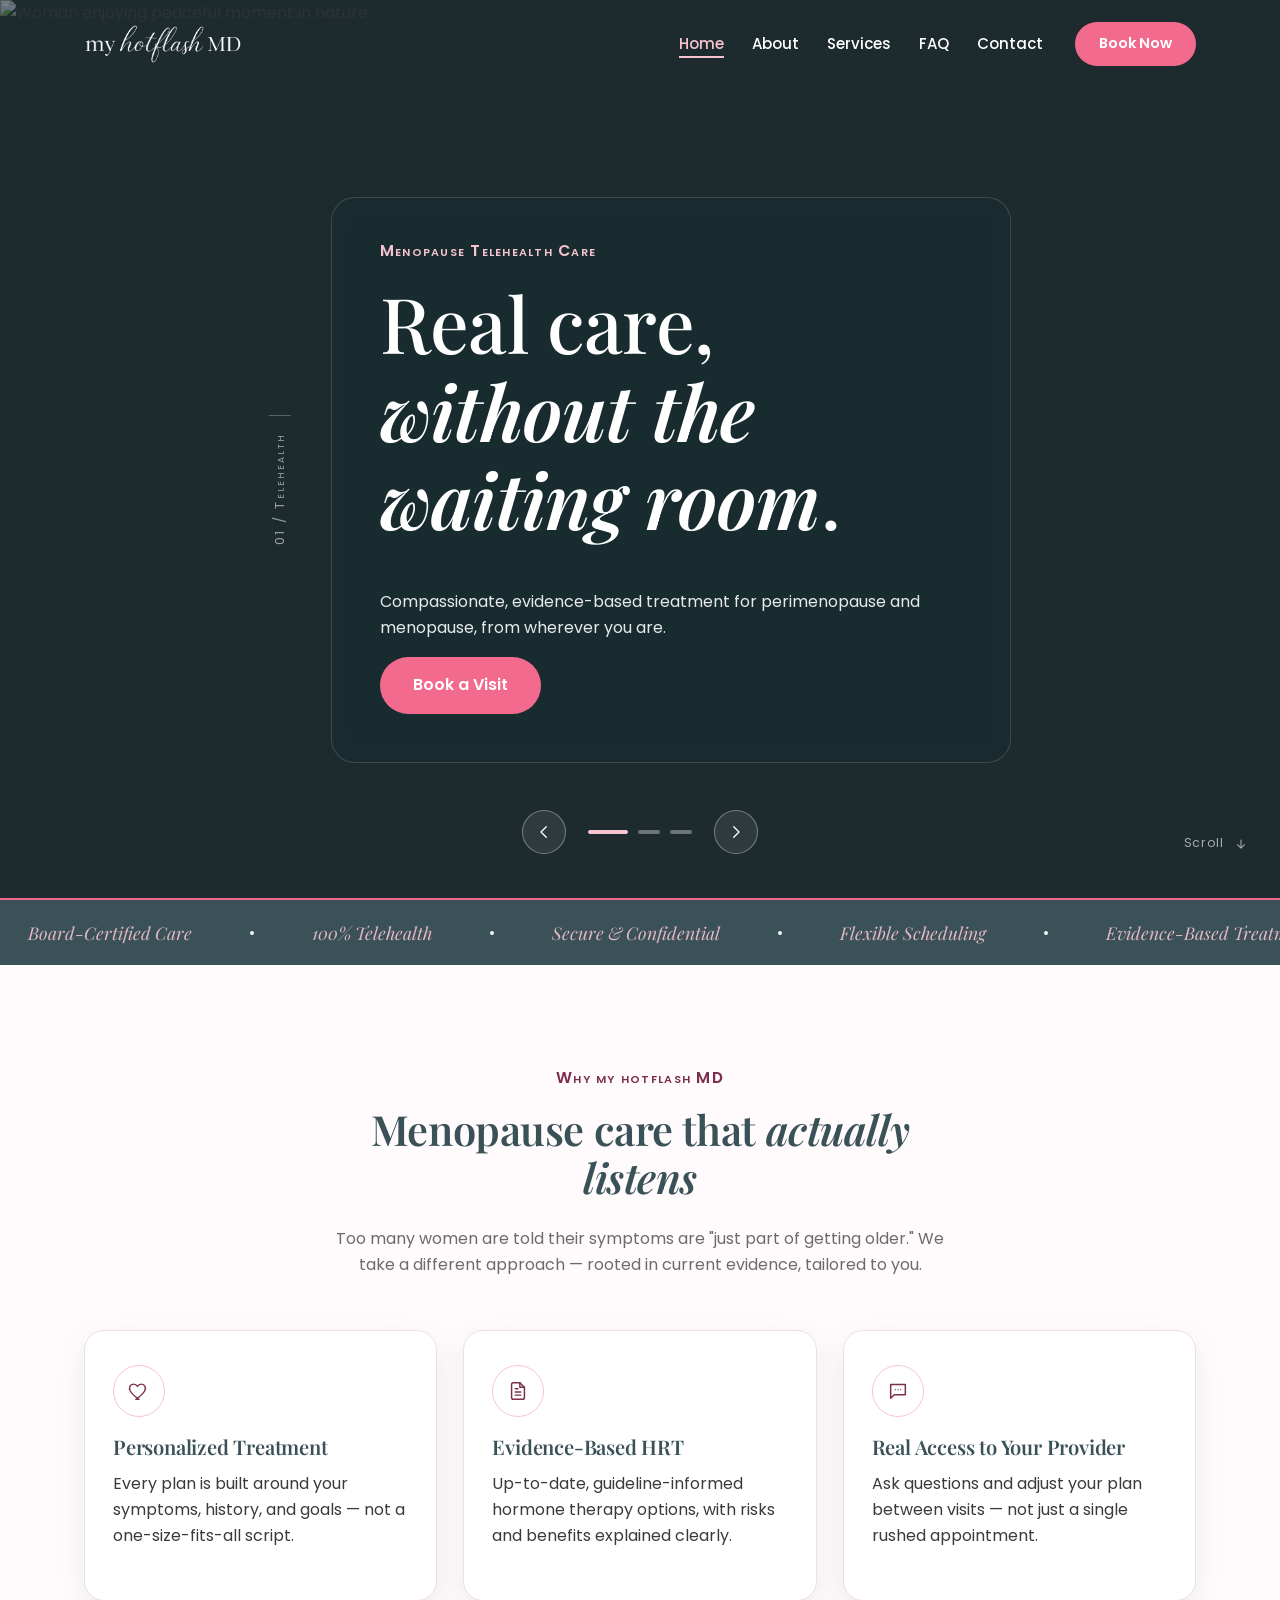
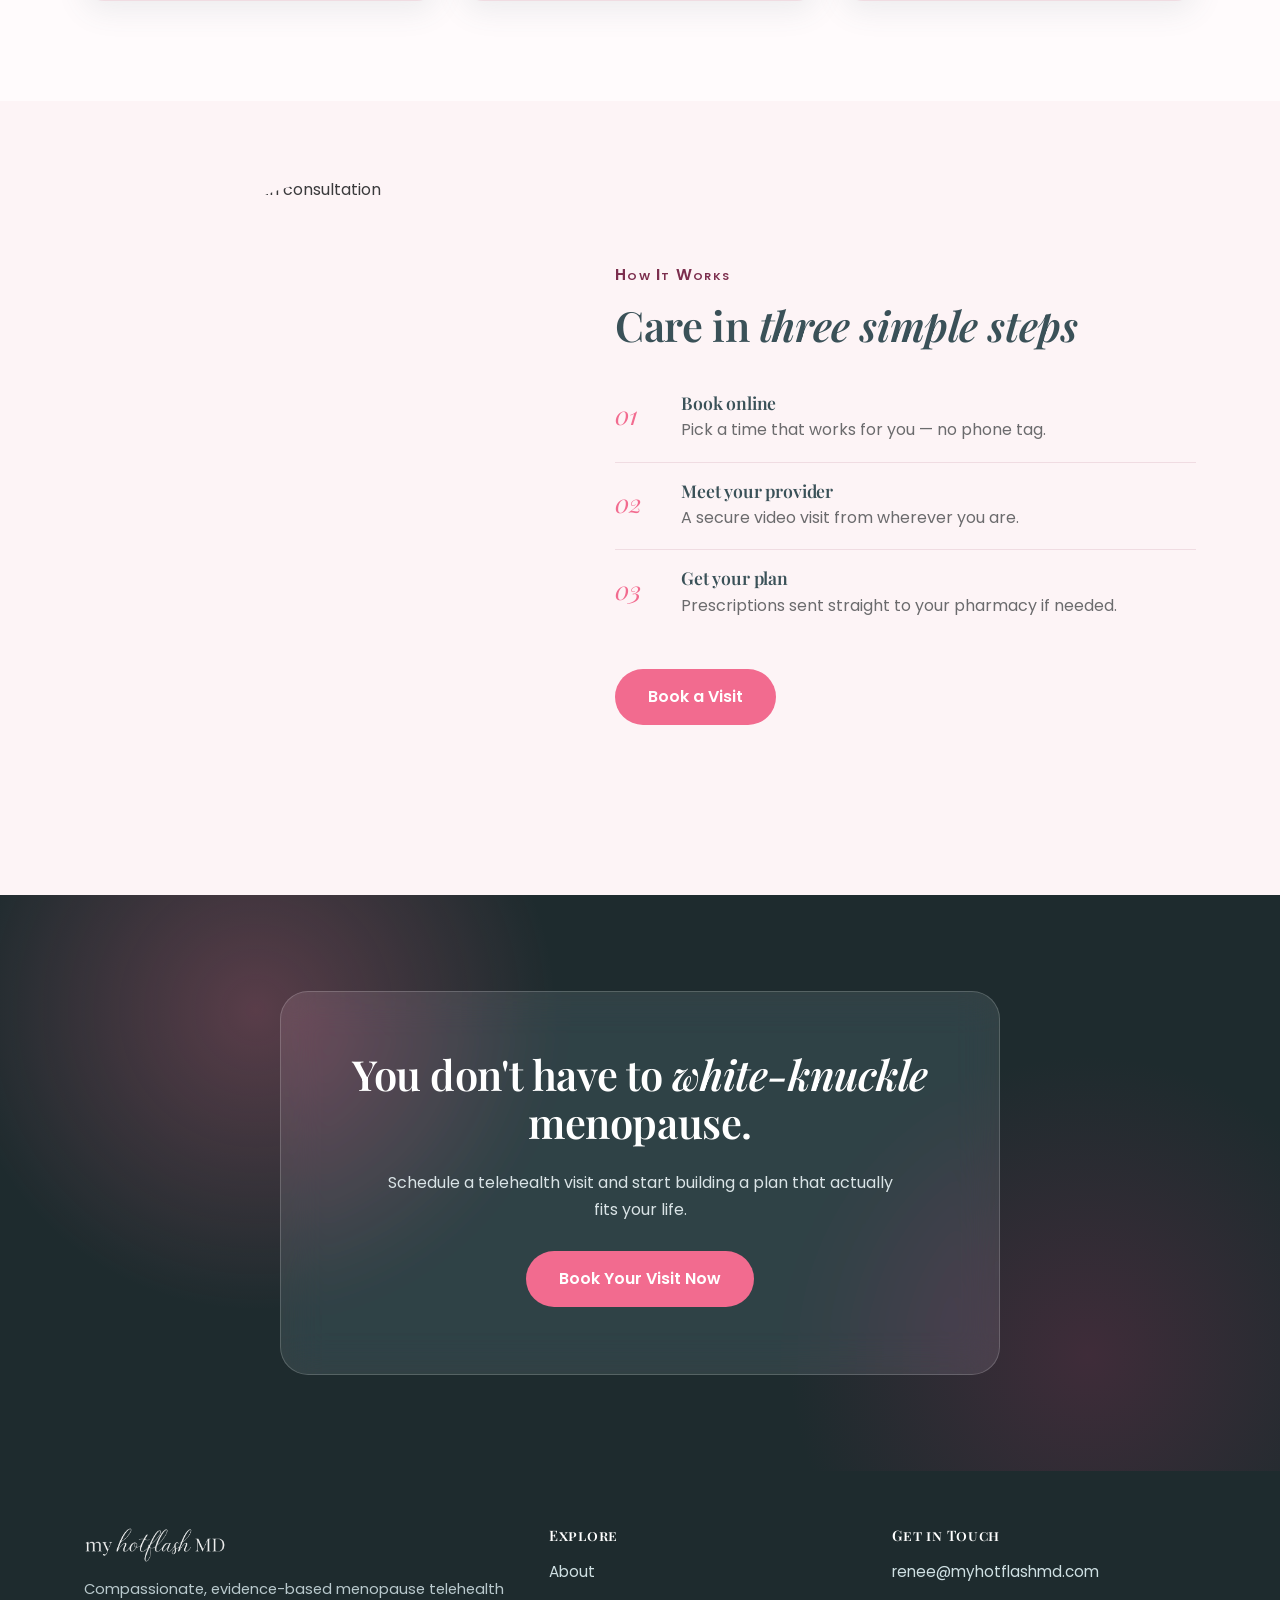
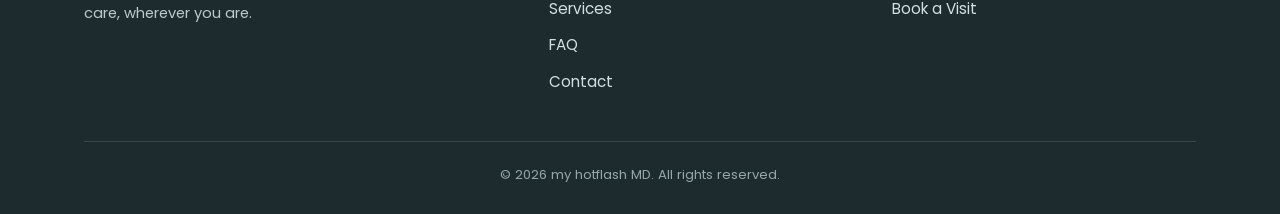
==== index.html @ b2a78b53 "Update index.html" ====
<!DOCTYPE html>
<html lang="en">
<head>
<meta charset="UTF-8">
<meta name="viewport" content="width=device-width, initial-scale=1.0">
<title>my hotflash MD | Menopause Telehealth Care</title>
<meta name="description" content="Compassionate, evidence-based menopause and perimenopause care from the comfort of home. Book a telehealth visit with my hotflash MD.">
<link rel="icon" href="assets/logo.png">
<link rel="preconnect" href="https://fonts.googleapis.com">
<link href="https://fonts.googleapis.com/css2?family=Playfair+Display:ital,wght@0,500;0,600;0,700;1,500;1,600&family=Poppins:wght@400;500;600;700&display=swap" rel="stylesheet">
<link rel="stylesheet" href="assets/style.css">
</head>
<body>

<header class="site-header">
  <div class="header-inner">
    <a href="index.html" class="logo-link"><img src="assets/logo-cropped.png" alt="my hotflash MD logo"></a>
    <nav class="main-nav">
      <ul>
        <li><a href="index.html" class="active">Home</a></li>
        <li><a href="about.html">About</a></li>
        <li><a href="services.html">Services</a></li>
        <li><a href="faq.html">FAQ</a></li>
        <li><a href="contact.html">Contact</a></li>
      </ul>
      <a href="https://calendly.com/renee-myhotflashmd/new-meeting" class="nav-cta" target="_blank" rel="noopener">Book Now</a>
    </nav>
    <button class="nav-toggle" aria-label="Toggle menu" aria-expanded="false">
      <span></span><span></span><span></span>
    </button>
  </div>
</header>

<section class="hero-slider" data-slider aria-roledescription="carousel" aria-label="Introduction">

  <article class="slide is-active" data-slide>
    <div class="slide-bg" aria-hidden="true">
      <img src="https://images.unsplash.com/photo-1489533119213-66a5cd877091?w=1600&h=900&fit=crop&crop=center" alt="Woman enjoying peaceful moment in nature" loading="lazy">
      <div class="slide-overlay"></div>
    </div>
    <div class="container slide-inner">
      <span class="eyebrow-vertical">01 / Telehealth</span>
      <div class="slide-copy glass-text">
        <span class="eyebrow">Menopause Telehealth Care</span>
        <h1>Real care, <em>without the waiting room</em>.</h1>
        <p>Compassionate, evidence-based treatment for perimenopause and menopause, from wherever you are.</p>
        <a href="https://calendly.com/renee-myhotflashmd/new-meeting" class="btn btn-primary" target="_blank" rel="noopener">Book a Visit</a>
      </div>
    </div>
  </article>

  <article class="slide" data-slide>
    <div class="slide-bg" aria-hidden="true">
      <img src="https://images.unsplash.com/photo-1545205597-3d9d02c29597?w=1600&h=900&fit=crop&crop=center" alt="Peaceful woman sleeping and resting well" loading="lazy">
      <div class="slide-overlay"></div>
    </div>
    <div class="container slide-inner">
      <span class="eyebrow-vertical">02 / HRT</span>
      <div class="slide-copy glass-text">
        <span class="eyebrow">Evidence-Based HRT</span>
        <h1>Hormone therapy, <em>explained honestly</em>.</h1>
        <p>Clear guidance on risks, benefits, and options — grounded in current clinical evidence, not fear.</p>
        <a href="services.html" class="btn btn-outline">Explore Services</a>
      </div>
    </div>
  </article>

  <article class="slide" data-slide>
    <div class="slide-bg" aria-hidden="true">
      <img src="https://images.unsplash.com/photo-1515377905703-c4788e51af15?w=1600&h=900&fit=crop&crop=center" alt="Woman smiling and feeling empowered" loading="lazy">
      <div class="slide-overlay"></div>
    </div>
    <div class="container slide-inner">
      <span class="eyebrow-vertical">03 / Support</span>
      <div class="slide-copy glass-text">
        <span class="eyebrow">Ongoing Support</span>
        <h1>A provider who's <em>actually there</em>.</h1>
        <p>Ask questions and adjust your plan between visits — not just during one rushed appointment.</p>
        <a href="https://calendly.com/renee-myhotflashmd/new-meeting" class="btn btn-primary" target="_blank" rel="noopener">Book a Visit</a>
      </div>
    </div>
  </article>

  <div class="slider-controls">
    <button class="slider-arrow" data-slider-prev aria-label="Previous slide">
      <svg viewBox="0 0 24 24" fill="none" stroke="currentColor" stroke-width="1.8" stroke-linecap="round" stroke-linejoin="round"><path d="M15 5l-7 7 7 7"/></svg>
    </button>
    <div class="slider-dots" data-slider-dots>
      <button class="dot is-active" data-slider-dot aria-label="Go to slide 1"></button>
      <button class="dot" data-slider-dot aria-label="Go to slide 2"></button>
      <button class="dot" data-slider-dot aria-label="Go to slide 3"></button>
    </div>
    <button class="slider-arrow" data-slider-next aria-label="Next slide">
      <svg viewBox="0 0 24 24" fill="none" stroke="currentColor" stroke-width="1.8" stroke-linecap="round" stroke-linejoin="round"><path d="M9 5l7 7-7 7"/></svg>
    </button>
  </div>

  <div class="scroll-cue">Scroll <svg viewBox="0 0 24 24" width="14" height="14" fill="none" stroke="currentColor" stroke-width="1.8" stroke-linecap="round" stroke-linejoin="round"><path d="M12 5v14M6 13l6 6 6-6"/></svg></div>

  <div class="slider-progress" aria-hidden="true"><span data-slider-progress-bar></span></div>
</section>

<div class="marquee" data-marquee>
  <div class="marquee-inner">
    <div class="marquee-track">
      <span>Board-Certified Care</span><span class="plain">&bull;</span>
      <span>100% Telehealth</span><span class="plain">&bull;</span>
      <span>Secure &amp; Confidential</span><span class="plain">&bull;</span>
      <span>Flexible Scheduling</span><span class="plain">&bull;</span>
      <span>Evidence-Based Treatment</span><span class="plain">&bull;</span>
      <span>Personalized Care Plans</span><span class="plain">&bull;</span>
      <span>NAMS Certified Provider</span><span class="plain">&bull;</span>
    </div>
    <div class="marquee-track" aria-hidden="true">
      <span>Board-Certified Care</span><span class="plain">&bull;</span>
      <span>100% Telehealth</span><span class="plain">&bull;</span>
      <span>Secure &amp; Confidential</span><span class="plain">&bull;</span>
      <span>Flexible Scheduling</span><span class="plain">&bull;</span>
      <span>Evidence-Based Treatment</span><span class="plain">&bull;</span>
      <span>Personalized Care Plans</span><span class="plain">&bull;</span>
      <span>NAMS Certified Provider</span><span class="plain">&bull;</span>
    </div>
    <div class="marquee-track" aria-hidden="true">
      <span>Board-Certified Care</span><span class="plain">&bull;</span>
      <span>100% Telehealth</span><span class="plain">&bull;</span>
      <span>Secure &amp; Confidential</span><span class="plain">&bull;</span>
      <span>Flexible Scheduling</span><span class="plain">&bull;</span>
      <span>Evidence-Based Treatment</span><span class="plain">&bull;</span>
      <span>Personalized Care Plans</span><span class="plain">&bull;</span>
      <span>NAMS Certified Provider</span><span class="plain">&bull;</span>
    </div>
  </div>
</div>

<section>
  <div class="container">
    <div class="section-head centered reveal">
      <span class="eyebrow">Why my hotflash MD</span>
      <h2>Menopause care that <em>actually listens</em></h2>
      <p>Too many women are told their symptoms are "just part of getting older." We take a different approach — rooted in current evidence, tailored to you.</p>
    </div>
    <div class="feature-grid">
      <div class="feature reveal" style="--delay:0">
        <div class="icon-ring">
          <svg viewBox="0 0 24 24" fill="none" xmlns="http://www.w3.org/2000/svg" stroke-width="1.6" stroke-linecap="round" stroke-linejoin="round">
            <path d="M12 21s-7-4.6-9.5-9C.5 8.2 2.3 4.5 6 4.5c2 0 3.5 1.1 4.3 2.4C11.1 5.6 12.6 4.5 14.6 4.5c3.7 0 5.5 3.7 3.5 7.5-2.5 4.4-9.5 9-9.5 9z"/>
          </svg>
        </div>
        <h3>Personalized Treatment</h3>
        <p>Every plan is built around your symptoms, history, and goals — not a one-size-fits-all script.</p>
      </div>
      <div class="feature reveal" style="--delay:1">
        <div class="icon-ring">
          <svg viewBox="0 0 24 24" fill="none" xmlns="http://www.w3.org/2000/svg" stroke-width="1.6" stroke-linecap="round" stroke-linejoin="round">
            <path d="M14 3H7a2 2 0 0 0-2 2v14a2 2 0 0 0 2 2h10a2 2 0 0 0 2-2V8l-5-5z"/>
            <path d="M14 3v5h5"/>
            <path d="M9 13h6M9 16.5h6M9 9.5h3"/>
          </svg>
        </div>
        <h3>Evidence-Based HRT</h3>
        <p>Up-to-date, guideline-informed hormone therapy options, with risks and benefits explained clearly.</p>
      </div>
      <div class="feature reveal" style="--delay:2">
        <div class="icon-ring">
          <svg viewBox="0 0 24 24" fill="none" xmlns="http://www.w3.org/2000/svg" stroke-width="1.6" stroke-linecap="round" stroke-linejoin="round">
            <path d="M4 5h16v11H8l-4 4V5z"/>
            <circle cx="9" cy="10.5" r="0.6" fill="currentColor" stroke="none"/>
            <circle cx="12" cy="10.5" r="0.6" fill="currentColor" stroke="none"/>
            <circle cx="15" cy="10.5" r="0.6" fill="currentColor" stroke="none"/>
          </svg>
        </div>
        <h3>Real Access to Your Provider</h3>
        <p>Ask questions and adjust your plan between visits — not just a single rushed appointment.</p>
      </div>
    </div>
  </div>
</section>

<section class="alt">
  <div class="container story-grid">
    <div class="story-visual">
      <div class="blob-shape">
        <img src="https://images.unsplash.com/photo-1573497019940-1c28c88b4f3e?w=600&h=800&fit=crop&crop=center" alt="Woman in a telehealth consultation" loading="lazy">
      </div>
    </div>
    <div>
      <span class="eyebrow">How It Works</span>
      <h2>Care in <em>three simple steps</em></h2>
      <ol class="story-steps">
        <li class="reveal" style="--delay:0">
          <span class="step-index">01</span>
          <div><h3>Book online</h3><p>Pick a time that works for you — no phone tag.</p></div>
        </li>
        <li class="reveal" style="--delay:1">
          <span class="step-index">02</span>
          <div><h3>Meet your provider</h3><p>A secure video visit from wherever you are.</p></div>
        </li>
        <li class="reveal" style="--delay:2">
          <span class="step-index">03</span>
          <div><h3>Get your plan</h3><p>Prescriptions sent straight to your pharmacy if needed.</p></div>
        </li>
      </ol>
      <a href="https://calendly.com/renee-myhotflashmd/new-meeting" class="btn btn-primary" target="_blank" rel="noopener">Book a Visit</a>
    </div>
  </div>
</section>

<section class="cta-band">
  <div class="cta-aurora" aria-hidden="true"></div>
  <div class="container">
    <div class="cta-glass glass reveal">
      <h2>You don't have to <em>white-knuckle</em> menopause.</h2>
      <p>Schedule a telehealth visit and start building a plan that actually fits your life.</p>
      <a href="https://calendly.com/renee-myhotflashmd/new-meeting" class="btn btn-primary" target="_blank" rel="noopener">Book Your Visit Now</a>
    </div>
  </div>
</section>

<footer class="site-footer">
  <div class="container">
    <div class="footer-inner">
      <div>
        <img src="assets/logo-cropped.png" alt="my hotflash MD logo">
        <p>Compassionate, evidence-based menopause telehealth care, wherever you are.</p>
      </div>
      <div class="footer-col">
        <h4>Explore</h4>
        <ul>
          <li><a href="about.html">About</a></li>
          <li><a href="services.html">Services</a></li>
          <li><a href="faq.html">FAQ</a></li>
          <li><a href="contact.html">Contact</a></li>
        </ul>
      </div>
      <div class="footer-col">
        <h4>Get in Touch</h4>
        <ul>
          <li><a href="mailto:renee@myhotflashmd.com">renee@myhotflashmd.com</a></li>
          <li><a href="https://calendly.com/renee-myhotflashmd/new-meeting" target="_blank" rel="noopener">Book a Visit</a></li>
        </ul>
      </div>
    </div>
    <div class="footer-bottom">
      &copy; 2026 my hotflash MD. All rights reserved.
    </div>
  </div>
</footer>

<script src="assets/nav.js"></script>
</body>
</html>
---- assets/style.css ----
/* my hotflash MD — Complete Stylesheet */

:root {
  --pink-light: #F6C3CF;
  --pink-hot: #F26B8F;
  --slate: #4C6A73;
  --slate-dark: #3A5158;
  --cream: #FFFBFC;
  --ivory: #FDF4F6;
  --text: #3A3A3C;
  --text-soft: #6b6b6d;
  --border: #F0DCE2;

  --plum: #7C2E4E;
  --plum-bright: #9C3E63;
  --ink: #1E2B2E;
  --ink-soft: #29393D;

  --glass: rgba(255, 255, 255, 0.5);
  --glass-border: rgba(255, 255, 255, 0.6);
  --glass-dark: rgba(255, 255, 255, 0.1);
  --glass-dark-border: rgba(255, 255, 255, 0.18);

  --shadow: 0 10px 30px rgba(76, 106, 115, 0.1);
  --shadow-pink: 0 14px 32px rgba(242, 107, 143, 0.26);
  --shadow-lg: 0 26px 60px rgba(30, 43, 46, 0.28);

  --ease: cubic-bezier(0.22, 1, 0.36, 1);
}

* { box-sizing: border-box; }
html { scroll-behavior: smooth; }

body {
  margin: 0;
  font-family: 'Poppins', -apple-system, BlinkMacSystemFont, 'Segoe UI', sans-serif;
  color: var(--text);
  background: var(--cream);
  line-height: 1.65;
  -webkit-font-smoothing: antialiased;
  overflow-x: hidden;
}

h1, h2, h3, h4 {
  font-family: 'Playfair Display', Georgia, serif;
  color: var(--slate-dark);
  line-height: 1.15;
  letter-spacing: -0.01em;
  margin: 0 0 0.6em;
  font-weight: 600;
}
h1 { font-size: clamp(2.6rem, 6vw, 4.8rem); font-weight: 500; }
h2 { font-size: clamp(1.8rem, 3.4vw, 2.6rem); }
h3 { font-size: 1.26rem; }

h1 em, .kinetic-accent {
  font-style: italic;
  font-weight: 600;
}

p { margin: 0 0 1em; color: var(--text); }
a { color: var(--pink-hot); text-decoration: none; }
a:hover { text-decoration: underline; }

.container { max-width: 1160px; margin: 0 auto; padding: 0 24px; }
img { max-width: 100%; display: block; }

@media (prefers-reduced-motion: reduce) {
  html { scroll-behavior: auto; }
  * { animation-duration: 0.01ms !important; animation-iteration-count: 1 !important; transition-duration: 0.01ms !important; }
}

/* ---------- Scroll reveal ---------- */
.reveal {
  opacity: 0;
  transform: translateY(26px);
  transition: opacity 0.7s var(--ease), transform 0.7s var(--ease);
  transition-delay: calc(var(--delay, 0) * 0.12s);
}
.reveal.in-view { opacity: 1; transform: translateY(0); }

/* ---------- Header ---------- */
.site-header {
  position: fixed;
  top: 0; left: 0; right: 0;
  z-index: 100;
  padding: 8px 0;
  transition: background 0.4s ease, box-shadow 0.4s ease, padding 0.3s ease;
}
.site-header.scrolled {
  background: rgba(255, 251, 253, 0.86);
  backdrop-filter: blur(16px) saturate(150%);
  -webkit-backdrop-filter: blur(16px) saturate(150%);
  box-shadow: 0 8px 24px rgba(30, 43, 46, 0.08);
  padding: 0;
}

.header-inner {
  display: flex;
  align-items: center;
  justify-content: space-between;
  padding: 14px 24px;
  max-width: 1160px;
  margin: 0 auto;
}

.logo-link { display: flex; align-items: center; }
.logo-link img { height: 40px; width: auto; transition: filter 0.4s ease; }
.site-header:not(.scrolled) .logo-link img { filter: brightness(0) invert(1); }

.main-nav { display: flex; align-items: center; gap: 32px; }
.main-nav ul { list-style: none; display: flex; gap: 28px; margin: 0; padding: 0; align-items: center; }

.main-nav a:not(.nav-cta) {
  font-weight: 500;
  font-size: 0.94rem;
  position: relative;
  padding-bottom: 4px;
  transition: color 0.3s ease;
  color: #fff;
}
.site-header.scrolled .main-nav a:not(.nav-cta) { color: var(--slate-dark); }

.main-nav a:not(.nav-cta)::after {
  content: "";
  position: absolute; left: 0; bottom: 0;
  width: 100%; height: 1.5px;
  background: currentColor;
  transform: scaleX(0);
  transform-origin: right;
  transition: transform 0.3s var(--ease);
}
.main-nav a:not(.nav-cta):hover::after,
.main-nav a.active::after { transform: scaleX(1); transform-origin: left; }
.main-nav a.active { color: var(--pink-light) !important; }
.site-header.scrolled .main-nav a.active { color: var(--plum) !important; }

.nav-cta {
  position: relative;
  overflow: hidden;
  background: var(--pink-hot);
  color: #fff !important;
  padding: 10px 24px;
  border-radius: 999px;
  font-weight: 600;
  font-size: 0.9rem;
  text-decoration: none !important;
  z-index: 1;
}
.nav-cta::before {
  content: "";
  position: absolute; inset: 0;
  background: var(--plum);
  transform: scaleX(0);
  transform-origin: left;
  transition: transform 0.35s var(--ease);
  z-index: -1;
}
.nav-cta:hover::before { transform: scaleX(1); }

.nav-toggle {
  display: none;
  background: none; border: none; cursor: pointer;
  width: 34px; height: 26px;
  padding: 0;
  flex-direction: column;
  justify-content: space-between;
}
.nav-toggle span {
  display: block; height: 2px; width: 100%;
  background: #fff;
  border-radius: 2px;
  transition: transform 0.3s ease, opacity 0.3s ease, background 0.3s ease;
}
.site-header.scrolled .nav-toggle span { background: var(--slate-dark); }
.nav-toggle[aria-expanded="true"] span:nth-child(1) { transform: translateY(11px) rotate(45deg); }
.nav-toggle[aria-expanded="true"] span:nth-child(2) { opacity: 0; }
.nav-toggle[aria-expanded="true"] span:nth-child(3) { transform: translateY(-11px) rotate(-45deg); }
.nav-toggle[aria-expanded="true"] span { background: #fff; }

/* ---------- Buttons ---------- */
.btn {
  position: relative;
  overflow: hidden;
  display: inline-block;
  padding: 14px 32px;
  border-radius: 999px;
  font-weight: 600;
  font-size: 1rem;
  border: 1.5px solid transparent;
  text-decoration: none !important;
  z-index: 1;
  transition: color 0.3s ease, border-color 0.3s ease, transform 0.3s ease, box-shadow 0.3s ease;
}
.btn::before {
  content: "";
  position: absolute; inset: 0;
  transform: scaleX(0);
  transform-origin: left;
  transition: transform 0.4s var(--ease);
  z-index: -1;
}
.btn:hover { transform: translateY(-2px); }

.btn-primary { background: var(--pink-hot); color: #fff !important; }
.btn-primary::before { background: var(--plum); }
.btn-primary:hover { box-shadow: var(--shadow-pink); }
.btn-primary:hover::before { transform: scaleX(1); }

.btn-outline { background: transparent; color: #fff !important; border-color: rgba(255,255,255,0.55); }
.btn-outline::before { background: #fff; }
.btn-outline:hover { color: var(--slate-dark) !important; }
.btn-outline:hover::before { transform: scaleX(1); }

section .btn-outline { color: var(--slate-dark) !important; border-color: var(--slate); }
section .btn-outline::before { background: var(--slate-dark); }
section .btn-outline:hover { color: #fff !important; }

/* ---------- Glass ---------- */
.glass {
  background: var(--glass-dark);
  backdrop-filter: blur(20px) saturate(160%);
  -webkit-backdrop-filter: blur(20px) saturate(160%);
  border: 1px solid var(--glass-dark-border);
}

.eyebrow {
  font-variant: small-caps;
  letter-spacing: 0.08em;
  font-size: 0.98rem;
  font-weight: 600;
  color: var(--plum);
  margin-bottom: 14px;
  display: inline-block;
}

/* ---------- Hero slider ---------- */
.hero-slider {
  position: relative;
  height: 100vh;
  min-height: 620px;
  max-height: 920px;
  overflow: hidden;
  background: var(--ink);
}

.slide {
  position: absolute;
  inset: 0;
  opacity: 0;
  visibility: hidden;
  transition: opacity 0.9s var(--ease), visibility 0.9s;
  display: flex;
  align-items: center;
}
.slide.is-active { opacity: 1; visibility: visible; z-index: 2; }

.slide-bg {
  position: absolute;
  inset: 0;
  z-index: 0;
}
.slide-bg img {
  width: 100%;
  height: 100%;
  object-fit: cover;
  animation: sliderZoom 12s ease-in-out infinite alternate;
}
@keyframes sliderZoom {
  0% { transform: scale(1); }
  100% { transform: scale(1.08); }
}
.slide-bg .slide-overlay {
  position: absolute;
  inset: 0;
  background: linear-gradient(135deg, rgba(30, 43, 46, 0.6) 0%, rgba(30, 43, 46, 0.2) 50%, rgba(30, 43, 46, 0.5) 100%);
  z-index: 1;
}

/* Glass text background */
.glass-text {
  background: rgba(30, 43, 46, 0.35);
  backdrop-filter: blur(12px) saturate(180%);
  -webkit-backdrop-filter: blur(12px) saturate(180%);
  border: 1px solid rgba(255, 255, 255, 0.15);
  border-radius: 24px;
  padding: 40px 48px;
  max-width: 680px;
  position: relative;
  z-index: 2;
}

.glass-text .eyebrow {
  color: var(--pink-light);
}
.glass-text h1 {
  color: #fff;
}
.glass-text p {
  color: rgba(255, 255, 255, 0.9);
}

.slide-inner {
  position: relative;
  z-index: 2;
  display: flex;
  align-items: center;
  justify-content: flex-start;
  gap: 40px;
  padding-top: 60px;
}

.eyebrow-vertical {
  writing-mode: vertical-rl;
  transform: rotate(180deg);
  font-variant: small-caps;
  letter-spacing: 0.16em;
  font-size: 0.82rem;
  color: rgba(255,255,255,0.55);
  padding-bottom: 6px;
  border-bottom: 1px solid rgba(255,255,255,0.25);
  height: 130px;
  flex-shrink: 0;
  display: none;
}

.slide:not(.is-active) .glass-text > * { transform: translateY(14px); opacity: 0; }
.slide.is-active .glass-text > * {
  animation: copyIn 0.8s var(--ease) forwards;
}
.slide.is-active .glass-text > *:nth-child(1) { animation-delay: 0.05s; }
.slide.is-active .glass-text > *:nth-child(2) { animation-delay: 0.15s; }
.slide.is-active .glass-text > *:nth-child(3) { animation-delay: 0.28s; }
.slide.is-active .glass-text > *:nth-child(4) { animation-delay: 0.4s; }
@keyframes copyIn {
  from { transform: translateY(18px); opacity: 0; }
  to { transform: translateY(0); opacity: 1; }
}

.slider-controls {
  position: absolute;
  left: 0; right: 0; bottom: 46px;
  z-index: 3;
  display: flex;
  align-items: center;
  justify-content: center;
  gap: 22px;
}
.slider-arrow {
  width: 44px; height: 44px;
  border-radius: 50%;
  border: 1px solid rgba(255,255,255,0.35);
  background: rgba(255,255,255,0.08);
  backdrop-filter: blur(10px);
  -webkit-backdrop-filter: blur(10px);
  color: #fff;
  display: flex; align-items: center; justify-content: center;
  cursor: pointer;
  transition: background 0.25s ease, transform 0.25s ease;
}
.slider-arrow:hover { background: rgba(255,255,255,0.2); transform: translateY(-2px); }
.slider-arrow svg { width: 18px; height: 18px; }

.slider-dots { display: flex; gap: 10px; }
.dot {
  width: 22px; height: 4px;
  border-radius: 3px;
  border: none;
  background: rgba(255,255,255,0.35);
  cursor: pointer;
  transition: width 0.3s ease, background 0.3s ease;
}
.dot.is-active { width: 40px; background: var(--pink-light); }

.slider-progress {
  position: absolute;
  left: 0; right: 0; bottom: 0;
  height: 2px;
  background: rgba(255,255,255,0.15);
  z-index: 3;
}
.slider-progress span {
  display: block;
  height: 100%;
  width: 0%;
  background: var(--pink-hot);
  transform-origin: left;
}
.slider-progress span.running {
  animation: progressFill linear forwards;
  animation-duration: var(--slide-duration, 6.5s);
}
@keyframes progressFill {
  from { width: 0%; }
  to { width: 100%; }
}

.scroll-cue {
  position: absolute;
  z-index: 3;
  right: 32px;
  bottom: 46px;
  display: none;
  align-items: center;
  gap: 10px;
  color: rgba(255,255,255,0.6);
  font-size: 0.78rem;
  letter-spacing: 0.06em;
}

/* ---------- Marquee (Infinite) ---------- */
.marquee {
  background: var(--slate-dark);
  color: #fff;
  overflow: hidden;
  white-space: nowrap;
  padding: 18px 0;
  position: relative;
}
.marquee-inner {
  display: flex;
  width: max-content;
  animation: marqueeScroll 25s linear infinite;
}
.marquee-track {
  display: flex;
  align-items: center;
  flex-shrink: 0;
}
.marquee-track span {
  font-family: 'Playfair Display', serif;
  font-style: italic;
  font-size: 1.1rem;
  padding: 0 28px;
  color: var(--pink-light);
  opacity: 0.9;
}
.marquee-track span.plain {
  font-family: 'Poppins', sans-serif;
  font-style: normal;
  color: #fff;
  font-size: 0.95rem;
  font-weight: 500;
}
@keyframes marqueeScroll {
  0% { transform: translateX(0); }
  100% { transform: translateX(-33.33%); }
}
@media (prefers-reduced-motion: reduce) {
  .marquee-inner { animation: none; flex-wrap: wrap; }
}

/* ---------- Sections ---------- */
section { padding: 100px 0; }
section.alt { background: var(--ivory); }
.section-head { max-width: 640px; margin: 0 auto 52px; }
.section-head.centered { text-align: center; }
.section-head p { color: var(--text-soft); }

/* ---------- Feature grid ---------- */
.feature-grid {
  display: grid;
  grid-template-columns: repeat(3, 1fr);
  gap: 26px;
}
.feature {
  background: #fff;
  border: 1px solid var(--border);
  border-radius: 20px;
  padding: 34px 28px;
  box-shadow: var(--shadow);
  transition: transform 0.35s var(--ease), box-shadow 0.35s var(--ease);
  transform-style: preserve-3d;
}
.feature:hover {
  transform: translateY(-6px);
  box-shadow: var(--shadow-lg);
}
.icon-ring {
  width: 52px; height: 52px;
  border-radius: 50%;
  border: 1.5px solid var(--pink-light);
  display: flex; align-items: center; justify-content: center;
  margin-bottom: 18px;
  transition: background 0.3s ease, border-color 0.3s ease;
}
.feature:hover .icon-ring { background: var(--pink-hot); border-color: var(--pink-hot); }
.icon-ring svg {
  width: 22px; height: 22px;
  stroke: var(--plum);
  fill: none; stroke-width: 1.6; stroke-linecap: round; stroke-linejoin: round;
  transition: stroke 0.3s ease;
}
.feature:hover .icon-ring svg { stroke: #fff; }

/* ---------- Story / steps ---------- */
.story-grid {
  display: grid;
  grid-template-columns: 0.9fr 1.1fr;
  gap: 56px;
  align-items: center;
}
.story-visual {
  position: relative;
  aspect-ratio: 4/5;
  will-change: transform;
}
.story-visual .blob-shape {
  position: absolute; inset: 0;
  border-radius: 58% 42% 50% 50% / 50% 55% 45% 50%;
  overflow: hidden;
}
.story-visual .blob-shape img {
  width: 100%;
  height: 100%;
  object-fit: cover;
  transition: transform 0.6s var(--ease), filter 0.6s var(--ease);
}
.story-visual .blob-shape:hover img {
  transform: scale(1.04);
  filter: brightness(0.95) saturate(1.05);
}
.photo-label {
  position: absolute; left: 24px; bottom: 24px;
  font-size: 0.8rem; color: var(--slate-dark);
  background: rgba(255,255,255,0.85);
  backdrop-filter: blur(8px);
  padding: 8px 14px;
  border-radius: 999px;
}
.story-steps { list-style: none; margin: 26px 0 32px; padding: 0; }
.story-steps li { display: flex; gap: 20px; padding: 18px 0; border-bottom: 1px solid var(--border); }
.story-steps li:last-child { border-bottom: none; }
.step-index {
  font-family: 'Playfair Display', serif;
  font-style: italic;
  font-size: 1.6rem;
  color: var(--pink-hot);
  flex-shrink: 0;
  width: 46px;
}
.story-steps h3 { margin-bottom: 4px; font-size: 1.1rem; }
.story-steps p { margin: 0; color: var(--text-soft); }

/* ---------- CTA ---------- */
.cta-band {
  position: relative;
  overflow: hidden;
  padding: 96px 0;
  background: var(--ink);
}
.cta-aurora {
  position: absolute; inset: 0;
  background:
    radial-gradient(500px 500px at 20% 20%, rgba(242,107,143,0.28), transparent 60%),
    radial-gradient(500px 500px at 85% 80%, rgba(124,46,78,0.35), transparent 60%);
  animation: drift 20s ease-in-out infinite alternate;
}
@keyframes drift {
  0% { transform: translate(0, 0) scale(1); }
  100% { transform: translate(-2%, 2%) scale(1.06); }
}
.cta-glass {
  position: relative; z-index: 1;
  text-align: center;
  padding: 58px 40px;
  border-radius: 28px;
  max-width: 720px;
  margin: 0 auto;
}
.cta-band h2 { color: #fff; }
.cta-band p { color: #d9e3e6; max-width: 520px; margin: 0 auto 28px; }

/* ---------- Blob shapes ---------- */
.blob-shape {
  position: relative;
  overflow: hidden;
  border-radius: 58% 42% 50% 50% / 50% 55% 45% 50%;
  width: 100%;
  height: 100%;
}
.blob-shape img {
  width: 100%;
  height: 100%;
  object-fit: cover;
  display: block;
  transition: transform 0.6s var(--ease), filter 0.6s var(--ease);
}
.blob-shape:hover img {
  transform: scale(1.04);
  filter: brightness(0.95) saturate(1.05);
}
.blob-shape.variant-2 { border-radius: 48% 52% 42% 58% / 52% 48% 52% 48%; }
.blob-shape.variant-3 { border-radius: 62% 38% 48% 52% / 58% 52% 48% 42%; }
@media (max-width: 860px) { .blob-shape { border-radius: 50% 50% 50% 50%; } }
@media (prefers-reduced-motion: reduce) {
  .blob-shape img { transition: none; }
  .blob-shape:hover img { transform: none; }
}

/* ---------- Page Hero ---------- */
.page-hero {
  padding: 160px 0 80px;
  background: var(--ink);
  text-align: center;
  position: relative;
  overflow: hidden;
}
.page-hero::before {
  content: '';
  position: absolute; inset: 0;
  background:
    radial-gradient(600px 600px at 80% 20%, rgba(242, 107, 143, 0.25), transparent 60%),
    radial-gradient(500px 500px at 20% 80%, rgba(124, 46, 78, 0.3), transparent 60%);
  animation: drift 24s ease-in-out infinite alternate;
}
.page-hero .container { position: relative; z-index: 2; }
.page-hero h1 { color: #fff; }
.page-hero p { color: rgba(255,255,255,0.78); max-width: 560px; margin: 0 auto; font-size: 1.1rem; }
.page-hero .eyebrow { color: var(--pink-light); }

/* ---------- Services ---------- */
.service-list { display: flex; flex-direction: column; gap: 16px; }
.service-row {
  display: grid;
  grid-template-columns: 1fr 1fr;
  gap: 48px;
  align-items: center;
  padding: 48px 0;
  border-bottom: 1px solid var(--border);
}
.service-row:last-child { border-bottom: none; }
.service-row.reverse .service-text { order: 2; }
.service-row.reverse .service-visual { order: 1; }

.service-visual {
  position: relative;
  aspect-ratio: 4/3;
  border-radius: 20px;
  overflow: hidden;
}
.service-visual .blob-shape {
  position: absolute; inset: 0;
  border-radius: 42% 58% 52% 48% / 48% 50% 50% 52%;
  overflow: hidden;
}
.service-visual .blob-shape img {
  width: 100%;
  height: 100%;
  object-fit: cover;
  transition: transform 0.6s var(--ease), filter 0.6s var(--ease);
}
.service-visual .blob-shape:hover img {
  transform: scale(1.04);
  filter: brightness(0.95) saturate(1.05);
}
.service-visual .photo-label {
  position: absolute; left: 20px; bottom: 20px;
  font-size: 0.8rem;
  color: var(--slate-dark);
  background: rgba(255,255,255,0.85);
  backdrop-filter: blur(8px);
  padding: 6px 14px;
  border-radius: 999px;
}

.service-features {
  list-style: none; padding: 0; margin: 18px 0 24px;
}
.service-features li {
  padding-left: 24px;
  position: relative;
  margin-bottom: 8px;
  color: var(--text-soft);
}
.service-features li::before {
  content: '';
  position: absolute; left: 0; top: 10px;
  width: 10px; height: 2px;
  background: var(--pink-hot);
  border-radius: 2px;
}

/* ---------- Contact ---------- */
.contact-grid {
  display: grid;
  grid-template-columns: 1fr 1fr;
  gap: 60px;
}
.contact-item {
  display: flex;
  gap: 16px;
  padding: 16px 0;
  border-bottom: 1px solid var(--border);
}
.contact-item:last-child { border-bottom: none; }
.contact-icon {
  width: 44px; height: 44px;
  border-radius: 50%;
  background: var(--ivory);
  border: 1px solid var(--border);
  display: flex; align-items: center; justify-content: center;
  flex-shrink: 0;
}
.contact-icon svg { width: 18px; height: 18px; stroke: var(--plum); }
.contact-form { margin-top: 16px; }
.contact-form label { font-weight: 600; font-size: 0.9rem; display: block; margin-bottom: 4px; color: var(--slate-dark); }
.contact-form input, .contact-form textarea {
  width: 100%; padding: 12px 16px;
  border: 1.5px solid var(--border); border-radius: 12px;
  font-family: inherit; font-size: 0.98rem;
  background: #fff; transition: border-color 0.3s ease;
}
.contact-form input:focus, .contact-form textarea:focus {
  outline: none; border-color: var(--pink-hot);
}
.contact-form .btn { width: 100%; }
.form-note { font-size: 0.85rem; color: var(--text-soft); margin: -4px 0 12px; }

.disclaimer {
  display: flex; gap: 12px;
  font-size: 0.82rem;
  color: var(--text-soft);
  background: var(--ivory);
  border: 1px solid var(--border);
  border-radius: 12px;
  padding: 18px 22px;
  margin-top: 32px;
}
.disclaimer svg { flex-shrink: 0; margin-top: 2px; stroke: var(--pink-hot); }

/* ---------- FAQ ---------- */
.faq-container { max-width: 780px; margin: 0 auto; }
.faq-item {
  background: #fff;
  border: 1px solid var(--border);
  border-radius: 16px;
  margin-bottom: 14px;
  overflow: hidden;
  transition: box-shadow 0.3s ease;
}
.faq-item:hover { box-shadow: var(--shadow); }
.faq-item summary {
  cursor: pointer;
  padding: 22px 28px;
  font-weight: 600;
  font-family: 'Playfair Display', serif;
  font-size: 1.08rem;
  color: var(--slate-dark);
  list-style: none;
  display: flex; justify-content: space-between; align-items: center;
}
.faq-item summary::-webkit-details-marker { display: none; }
.faq-item summary::after {
  content: '+';
  font-size: 1.5rem;
  color: var(--pink-hot);
  margin-left: 16px;
  flex-shrink: 0;
  transition: transform 0.3s ease;
}
.faq-item[open] summary::after { content: '\2212'; }
.faq-item .faq-answer { padding: 0 28px 24px; color: var(--text-soft); }

/* ---------- Footer ---------- */
.site-footer { background: var(--ink); color: #e6eef0; padding: 56px 0 28px; }
.footer-inner { display: grid; grid-template-columns: 1.4fr 1fr 1fr; gap: 40px; margin-bottom: 36px; }
.footer-inner img { height: 36px; margin-bottom: 14px; filter: brightness(0) invert(1); opacity: 0.92; }
.footer-inner p { color: #b9c9cd; font-size: 0.92rem; }
.footer-col h4 { color: #fff; font-size: 0.9rem; font-variant: small-caps; letter-spacing: 0.05em; margin-bottom: 16px; }
.footer-col ul { list-style: none; padding: 0; margin: 0; }
.footer-col li { margin-bottom: 10px; }
.footer-col a { color: #cfe0e3; font-size: 0.95rem; }
.footer-col a:hover { color: var(--pink-light); }
.footer-bottom { border-top: 1px solid rgba(255,255,255,0.12); padding-top: 22px; text-align: center; color: #93a8ac; font-size: 0.82rem; }

/* ---------- Focus ---------- */
a:focus-visible, button:focus-visible {
  outline: 2px solid var(--pink-light);
  outline-offset: 3px;
}

/* ---------- Responsive ---------- */
@media (min-width: 700px) {
  .eyebrow-vertical { display: block; }
  .scroll-cue { display: flex; }
}

@media (max-width: 860px) {
  .story-grid, .feature-grid, .contact-grid, .service-row {
    grid-template-columns: 1fr;
  }
  .service-row.reverse .service-text,
  .service-row.reverse .service-visual { order: initial; }
  .footer-inner { grid-template-columns: 1fr; }
  .hero-slider { height: auto; min-height: 100vh; }
  .slide-inner { padding-top: 90px; padding-bottom: 40px; }
  .slide-bg img { animation: none; }
  .glass-text {
    padding: 24px 28px;
    max-width: 100%;
    margin: 0 16px;
  }

  .main-nav {
    display: none;
    position: fixed; inset: 0; z-index: 200;
    flex-direction: column; justify-content: center; align-items: center; gap: 40px;
    background: rgba(30, 43, 46, 0.82);
    backdrop-filter: blur(22px) saturate(140%);
    -webkit-backdrop-filter: blur(22px) saturate(140%);
  }
  .main-nav.open { display: flex; }
  .main-nav ul { flex-direction: column; gap: 26px; }
  .main-nav ul li { opacity: 0; transform: translateY(10px); animation: navLinkIn 0.4s ease forwards; }
  .main-nav.open ul li:nth-child(1) { animation-delay: 0.05s; }
  .main-nav.open ul li:nth-child(2) { animation-delay: 0.1s; }
  .main-nav.open ul li:nth-child(3) { animation-delay: 0.15s; }
  .main-nav.open ul li:nth-child(4) { animation-delay: 0.2s; }
  .main-nav.open ul li:nth-child(5) { animation-delay: 0.25s; }
  .main-nav a:not(.nav-cta) { color: #fff !important; font-size: 1.3rem; }
  .nav-toggle { display: flex; z-index: 210; }
}
@keyframes navLinkIn { to { opacity: 1; transform: translateY(0); } }
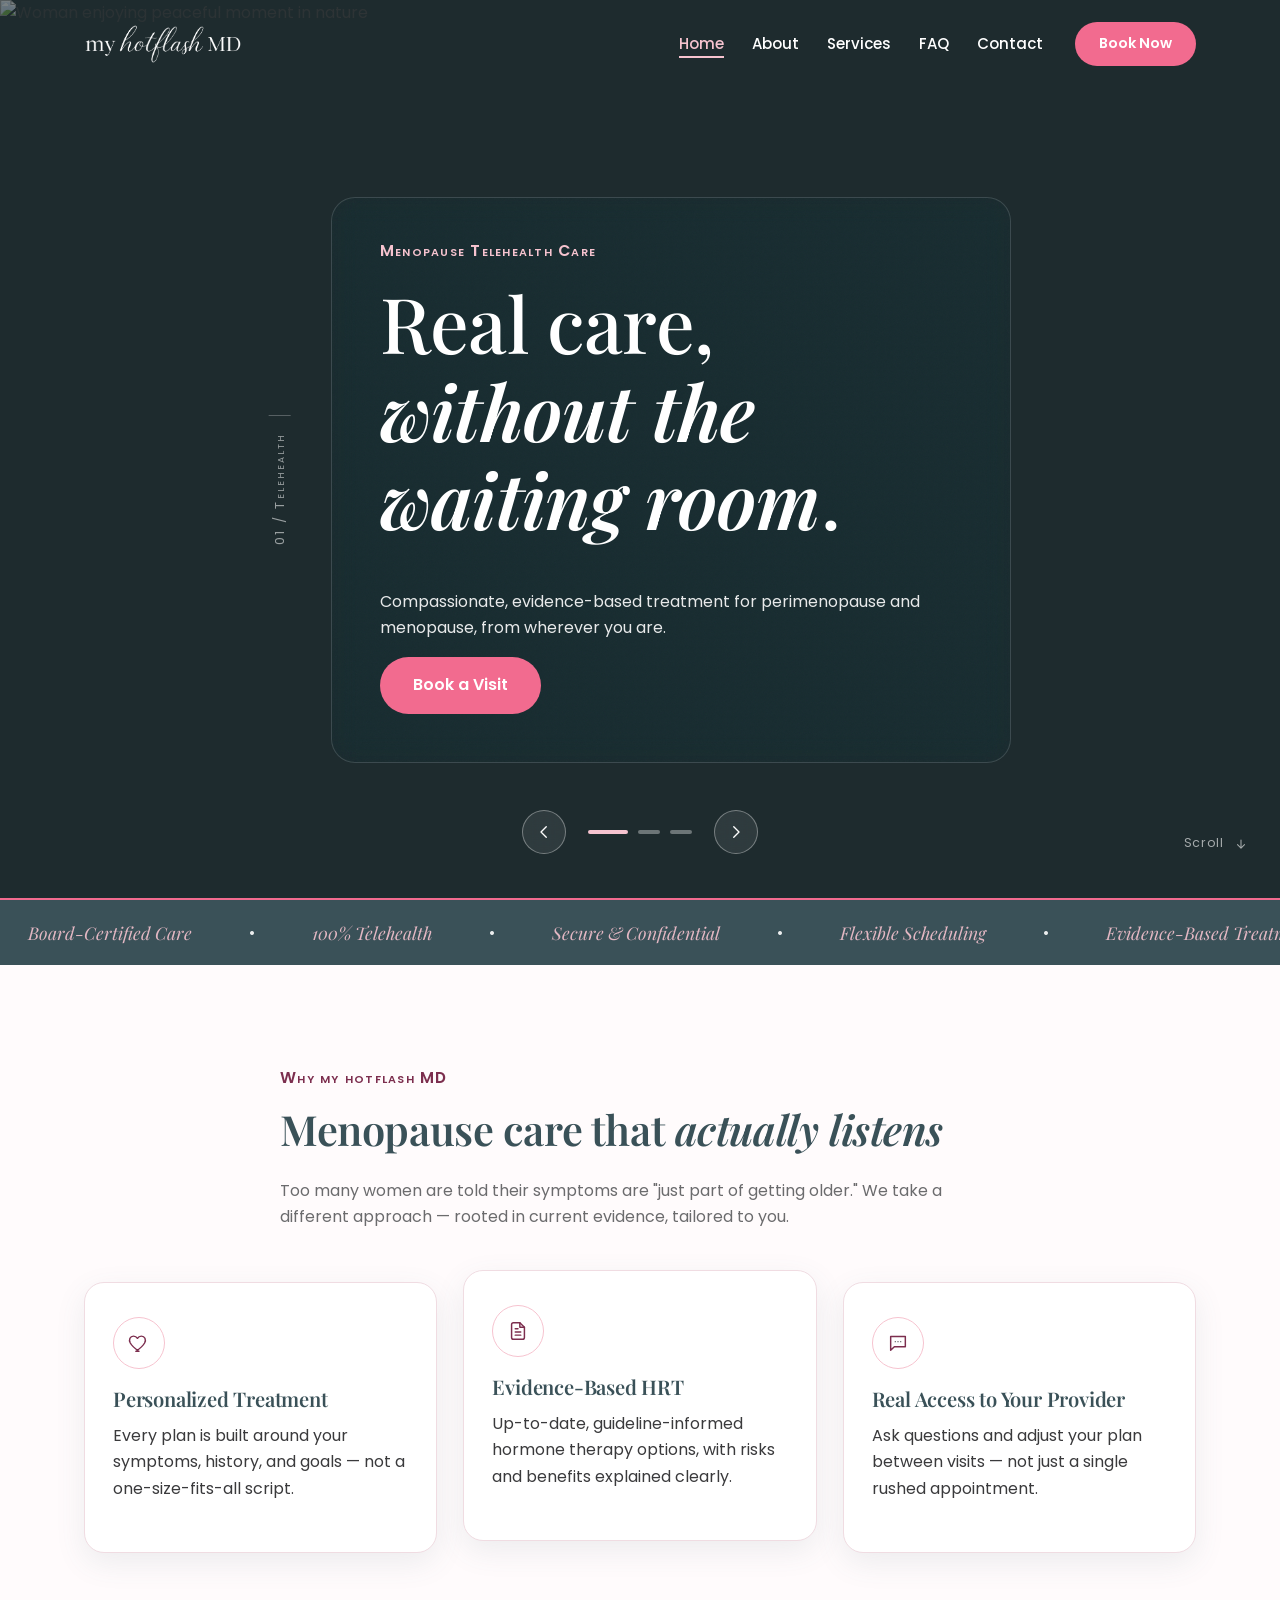
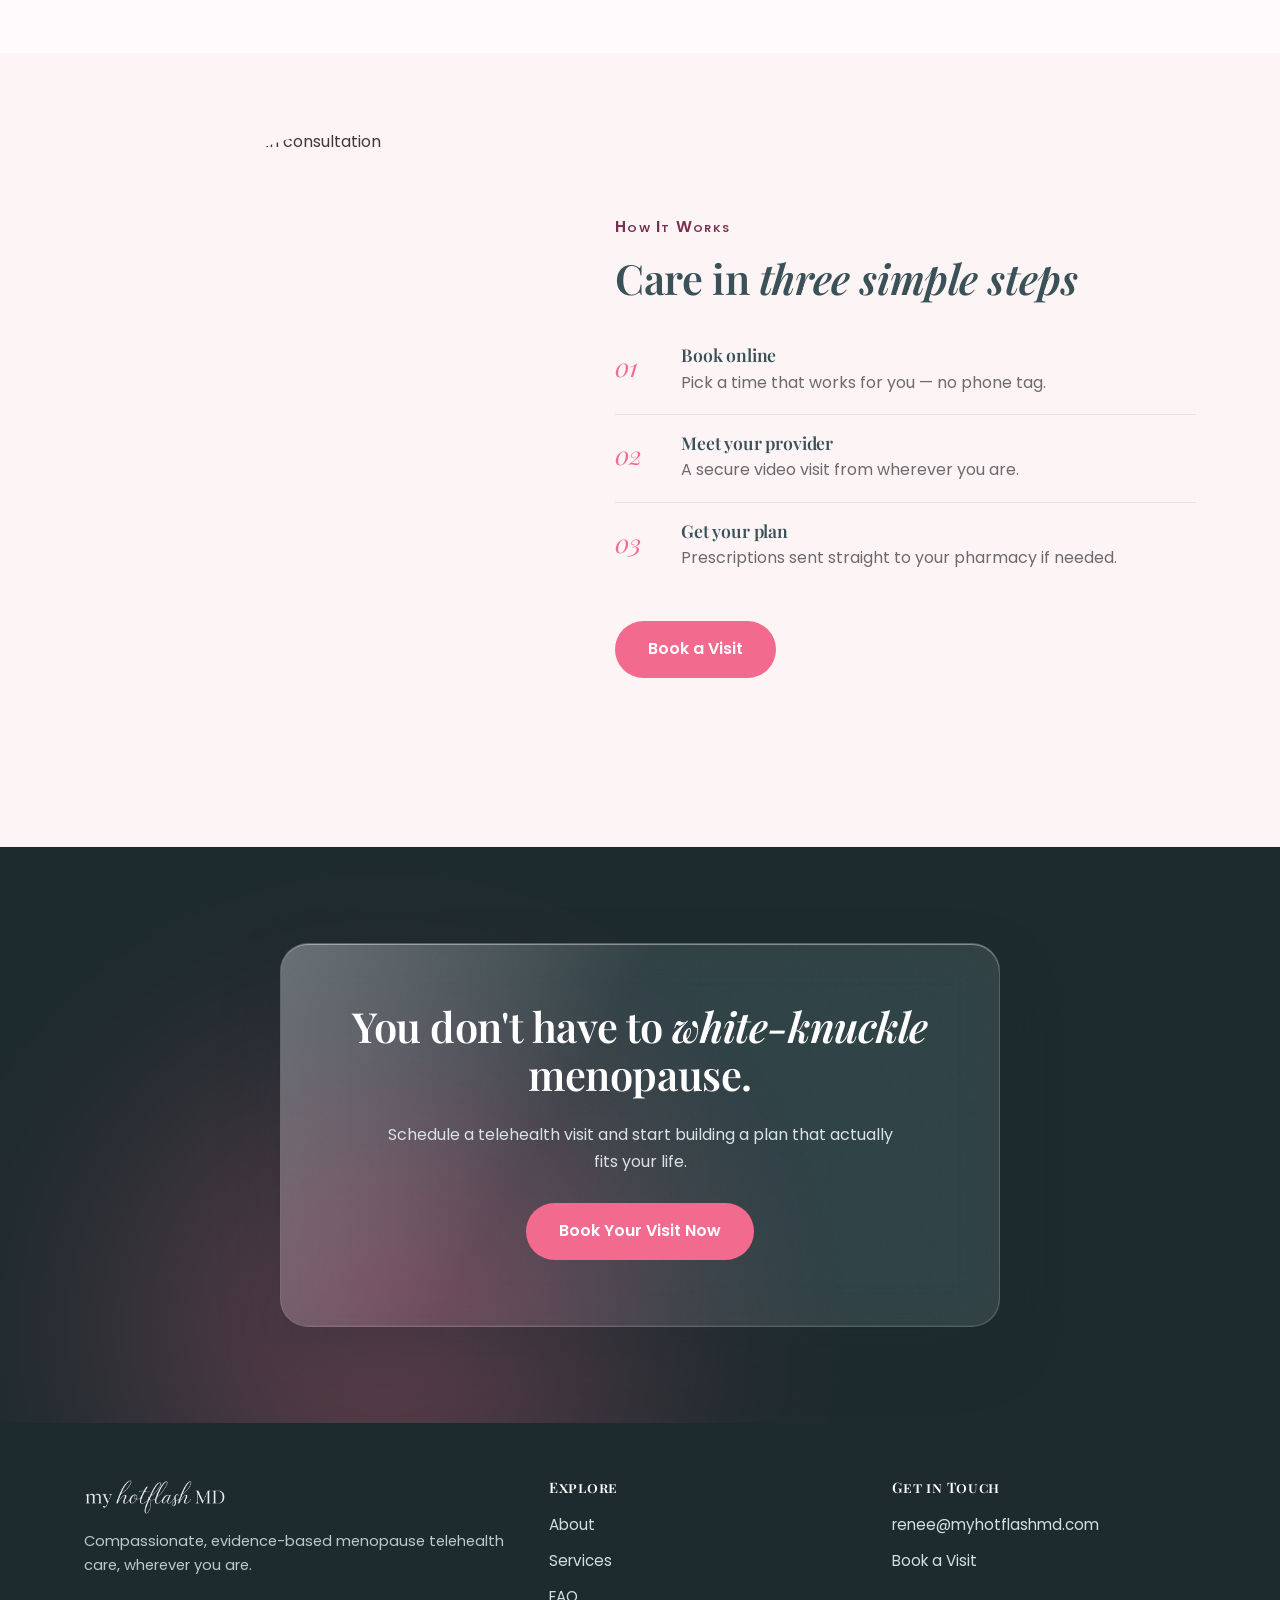
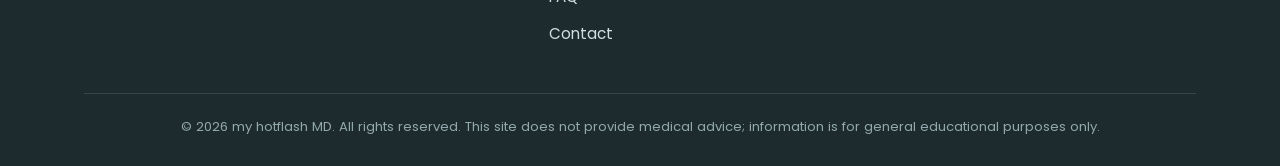
==== commit 1112a7ba: "Add files via upload" ====
--- a/index.html
+++ b/index.html
@@ -33,7 +33,7 @@
 
 <section class="hero-slider" data-slider aria-roledescription="carousel" aria-label="Introduction">
 
-  <article class="slide is-active" data-slide>
+  <article class="slide is-active" data-slide data-zoom="in">
     <div class="slide-bg" aria-hidden="true">
       <img src="https://images.unsplash.com/photo-1489533119213-66a5cd877091?w=1600&h=900&fit=crop&crop=center" alt="Woman enjoying peaceful moment in nature" loading="lazy">
       <div class="slide-overlay"></div>
@@ -49,7 +49,7 @@
     </div>
   </article>
 
-  <article class="slide" data-slide>
+  <article class="slide" data-slide data-zoom="out">
     <div class="slide-bg" aria-hidden="true">
       <img src="https://images.unsplash.com/photo-1545205597-3d9d02c29597?w=1600&h=900&fit=crop&crop=center" alt="Peaceful woman sleeping and resting well" loading="lazy">
       <div class="slide-overlay"></div>
@@ -65,7 +65,7 @@
     </div>
   </article>
 
-  <article class="slide" data-slide>
+  <article class="slide" data-slide data-zoom="in">
     <div class="slide-bg" aria-hidden="true">
       <img src="https://images.unsplash.com/photo-1515377905703-c4788e51af15?w=1600&h=900&fit=crop&crop=center" alt="Woman smiling and feeling empowered" loading="lazy">
       <div class="slide-overlay"></div>
@@ -120,21 +120,12 @@
       <span>Personalized Care Plans</span><span class="plain">&bull;</span>
       <span>NAMS Certified Provider</span><span class="plain">&bull;</span>
     </div>
-    <div class="marquee-track" aria-hidden="true">
-      <span>Board-Certified Care</span><span class="plain">&bull;</span>
-      <span>100% Telehealth</span><span class="plain">&bull;</span>
-      <span>Secure &amp; Confidential</span><span class="plain">&bull;</span>
-      <span>Flexible Scheduling</span><span class="plain">&bull;</span>
-      <span>Evidence-Based Treatment</span><span class="plain">&bull;</span>
-      <span>Personalized Care Plans</span><span class="plain">&bull;</span>
-      <span>NAMS Certified Provider</span><span class="plain">&bull;</span>
-    </div>
   </div>
 </div>
 
 <section>
   <div class="container">
-    <div class="section-head centered reveal">
+    <div class="section-head reveal" style="text-align:left; max-width:720px; margin-bottom:52px;">
       <span class="eyebrow">Why my hotflash MD</span>
       <h2>Menopause care that <em>actually listens</em></h2>
       <p>Too many women are told their symptoms are "just part of getting older." We take a different approach — rooted in current evidence, tailored to you.</p>
@@ -149,7 +140,7 @@
         <h3>Personalized Treatment</h3>
         <p>Every plan is built around your symptoms, history, and goals — not a one-size-fits-all script.</p>
       </div>
-      <div class="feature reveal" style="--delay:1">
+      <div class="feature reveal offset" style="--delay:1; transform: translateY(-12px);">
         <div class="icon-ring">
           <svg viewBox="0 0 24 24" fill="none" xmlns="http://www.w3.org/2000/svg" stroke-width="1.6" stroke-linecap="round" stroke-linejoin="round">
             <path d="M14 3H7a2 2 0 0 0-2 2v14a2 2 0 0 0 2 2h10a2 2 0 0 0 2-2V8l-5-5z"/>
@@ -209,6 +200,7 @@
   <div class="cta-aurora" aria-hidden="true"></div>
   <div class="container">
     <div class="cta-glass glass reveal">
+      <div class="glass-highlight"></div>
       <h2>You don't have to <em>white-knuckle</em> menopause.</h2>
       <p>Schedule a telehealth visit and start building a plan that actually fits your life.</p>
       <a href="https://calendly.com/renee-myhotflashmd/new-meeting" class="btn btn-primary" target="_blank" rel="noopener">Book Your Visit Now</a>
@@ -241,11 +233,11 @@
       </div>
     </div>
     <div class="footer-bottom">
-      &copy; 2026 my hotflash MD. All rights reserved.
+      &copy; 2026 my hotflash MD. All rights reserved. This site does not provide medical advice; information is for general educational purposes only.
     </div>
   </div>
 </footer>
 
 <script src="assets/nav.js"></script>
 </body>
-</html>
+</html>
--- a/assets/style.css
+++ b/assets/style.css
@@ -1,4 +1,4 @@
-/* my hotflash MD — Complete Stylesheet */
+/* my hotflash MD — Complete Stylesheet with Final Fixes */
 
 :root {
   --pink-light: #F6C3CF;
@@ -26,6 +26,8 @@
   --shadow-lg: 0 26px 60px rgba(30, 43, 46, 0.28);
 
   --ease: cubic-bezier(0.22, 1, 0.36, 1);
+
+  --marquee-w: 0px;
 }
 
 * { box-sizing: border-box; }
@@ -218,10 +220,23 @@
 
 /* ---------- Glass ---------- */
 .glass {
+  position: relative; /* FIXED: prevents grain overlay from escaping */
   background: var(--glass-dark);
   backdrop-filter: blur(20px) saturate(160%);
   -webkit-backdrop-filter: blur(20px) saturate(160%);
   border: 1px solid var(--glass-dark-border);
+}
+
+/* Grain overlay for glass - makes it feel designed/printed */
+.glass::after {
+  content: "";
+  position: absolute;
+  inset: 0;
+  pointer-events: none;
+  border-radius: inherit;
+  background: url("data:image/svg+xml,%3Csvg xmlns='http://www.w3.org/2000/svg'%3E%3Cfilter id='n'%3E%3CfeTurbulence baseFrequency='0.9'/%3E%3C/filter%3E%3Crect width='100%25' height='100%25' filter='url(%23n)' opacity='0.05'/%3E%3C/svg%3E");
+  mix-blend-mode: overlay;
+  z-index: 0;
 }
 
 .eyebrow {
@@ -260,16 +275,32 @@
   inset: 0;
   z-index: 0;
 }
+
+/* Unified photo grading - consistent color temp across all images */
 .slide-bg img {
   width: 100%;
   height: 100%;
   object-fit: cover;
-  animation: sliderZoom 12s ease-in-out infinite alternate;
-}
-@keyframes sliderZoom {
+  filter: saturate(0.9) sepia(0.06) hue-rotate(-6deg);
+}
+
+/* Alternating zoom directions to prevent jump */
+.slide[data-zoom="in"] .slide-bg img {
+  animation: sliderZoomIn 12s ease-in-out infinite alternate;
+}
+.slide[data-zoom="out"] .slide-bg img {
+  animation: sliderZoomOut 12s ease-in-out infinite alternate;
+}
+
+@keyframes sliderZoomIn {
   0% { transform: scale(1); }
   100% { transform: scale(1.08); }
 }
+@keyframes sliderZoomOut {
+  0% { transform: scale(1.08); }
+  100% { transform: scale(1); }
+}
+
 .slide-bg .slide-overlay {
   position: absolute;
   inset: 0;
@@ -290,6 +321,18 @@
   z-index: 2;
 }
 
+/* Grain overlay for glass-text */
+.glass-text::after {
+  content: "";
+  position: absolute;
+  inset: 0;
+  pointer-events: none;
+  border-radius: inherit;
+  background: url("data:image/svg+xml,%3Csvg xmlns='http://www.w3.org/2000/svg'%3E%3Cfilter id='n'%3E%3CfeTurbulence baseFrequency='0.9'/%3E%3C/filter%3E%3Crect width='100%25' height='100%25' filter='url(%23n)' opacity='0.05'/%3E%3C/svg%3E");
+  mix-blend-mode: overlay;
+  z-index: 0;
+}
+
 .glass-text .eyebrow {
   color: var(--pink-light);
 }
@@ -298,6 +341,11 @@
 }
 .glass-text p {
   color: rgba(255, 255, 255, 0.9);
+}
+
+.glass-text > * {
+  position: relative;
+  z-index: 1;
 }
 
 .slide-inner {
@@ -388,7 +436,7 @@
 }
 .slider-progress span.running {
   animation: progressFill linear forwards;
-  animation-duration: var(--slide-duration, 6.5s);
+  animation-duration: var(--slide-duration, 2s);
 }
 @keyframes progressFill {
   from { width: 0%; }
@@ -408,7 +456,7 @@
   letter-spacing: 0.06em;
 }
 
-/* ---------- Marquee (Infinite) ---------- */
+/* ---------- Marquee (Pixel-Exact Infinite) ---------- */
 .marquee {
   background: var(--slate-dark);
   color: #fff;
@@ -417,16 +465,26 @@
   padding: 18px 0;
   position: relative;
 }
+
 .marquee-inner {
   display: flex;
-  width: max-content;
+  width: calc(var(--marquee-w) * 2);
   animation: marqueeScroll 25s linear infinite;
-}
+  /* Fade in once measured to prevent flash */
+  opacity: 0;
+  transition: opacity 0.3s ease;
+}
+.marquee-inner.is-ready {
+  opacity: 1;
+}
+
 .marquee-track {
   display: flex;
   align-items: center;
   flex-shrink: 0;
-}
+  width: var(--marquee-w);
+}
+
 .marquee-track span {
   font-family: 'Playfair Display', serif;
   font-style: italic;
@@ -442,12 +500,14 @@
   font-size: 0.95rem;
   font-weight: 500;
 }
+
 @keyframes marqueeScroll {
-  0% { transform: translateX(0); }
-  100% { transform: translateX(-33.33%); }
-}
+  to { transform: translateX(calc(var(--marquee-w) * -1)); }
+}
+
 @media (prefers-reduced-motion: reduce) {
-  .marquee-inner { animation: none; flex-wrap: wrap; }
+  .marquee-inner { animation: none; flex-wrap: wrap; width: auto; opacity: 1; }
+  .marquee-track { width: auto; }
 }
 
 /* ---------- Sections ---------- */
@@ -476,6 +536,18 @@
   transform: translateY(-6px);
   box-shadow: var(--shadow-lg);
 }
+
+/* Asymmetric offset - breaks the template grid feel */
+.feature.offset {
+  transform: translateY(-12px);
+}
+.feature.offset:hover {
+  transform: translateY(-18px);
+}
+.feature.offset.in-view {
+  transform: translateY(-12px);
+}
+
 .icon-ring {
   width: 52px; height: 52px;
   border-radius: 50%;
@@ -515,10 +587,11 @@
   height: 100%;
   object-fit: cover;
   transition: transform 0.6s var(--ease), filter 0.6s var(--ease);
+  filter: saturate(0.9) sepia(0.06) hue-rotate(-6deg);
 }
 .story-visual .blob-shape:hover img {
   transform: scale(1.04);
-  filter: brightness(0.95) saturate(1.05);
+  filter: brightness(0.95) saturate(0.9) sepia(0.06) hue-rotate(-6deg);
 }
 .photo-label {
   position: absolute; left: 24px; bottom: 24px;
@@ -549,25 +622,49 @@
   padding: 96px 0;
   background: var(--ink);
 }
+
+/* Liquid glass aurora */
 .cta-aurora {
-  position: absolute; inset: 0;
-  background:
-    radial-gradient(500px 500px at 20% 20%, rgba(242,107,143,0.28), transparent 60%),
-    radial-gradient(500px 500px at 85% 80%, rgba(124,46,78,0.35), transparent 60%);
-  animation: drift 20s ease-in-out infinite alternate;
-}
-@keyframes drift {
-  0% { transform: translate(0, 0) scale(1); }
-  100% { transform: translate(-2%, 2%) scale(1.06); }
-}
+  position: absolute;
+  width: 60%;
+  aspect-ratio: 1;
+  border-radius: 50%;
+  background: radial-gradient(circle, var(--pink-hot), transparent 70%);
+  filter: blur(80px);
+  opacity: 0.35;
+  animation: auroraDrift 18s ease-in-out infinite alternate;
+  z-index: 0;
+}
+@keyframes auroraDrift {
+  to { transform: translate(6%, -8%) scale(1.15); }
+}
+
 .cta-glass {
-  position: relative; z-index: 1;
+  position: relative;
+  z-index: 1;
   text-align: center;
   padding: 58px 40px;
   border-radius: 28px;
   max-width: 720px;
   margin: 0 auto;
-}
+  box-shadow: inset 0 1px 0 rgba(255,255,255,0.4), inset 0 -1px 0 rgba(255,255,255,0.05), var(--shadow-lg);
+}
+
+/* Glass highlight - specular reflection */
+.glass-highlight {
+  position: absolute;
+  inset: 0;
+  border-radius: inherit;
+  background: linear-gradient(120deg, rgba(255,255,255,0.25), transparent 40%);
+  pointer-events: none;
+  z-index: 0;
+}
+
+.cta-glass h2, .cta-glass p, .cta-glass .btn {
+  position: relative;
+  z-index: 1;
+}
+
 .cta-band h2 { color: #fff; }
 .cta-band p { color: #d9e3e6; max-width: 520px; margin: 0 auto 28px; }
 
@@ -585,10 +682,11 @@
   object-fit: cover;
   display: block;
   transition: transform 0.6s var(--ease), filter 0.6s var(--ease);
+  filter: saturate(0.9) sepia(0.06) hue-rotate(-6deg);
 }
 .blob-shape:hover img {
   transform: scale(1.04);
-  filter: brightness(0.95) saturate(1.05);
+  filter: brightness(0.95) saturate(0.9) sepia(0.06) hue-rotate(-6deg);
 }
 .blob-shape.variant-2 { border-radius: 48% 52% 42% 58% / 52% 48% 52% 48%; }
 .blob-shape.variant-3 { border-radius: 62% 38% 48% 52% / 58% 52% 48% 42%; }
@@ -612,7 +710,7 @@
   background:
     radial-gradient(600px 600px at 80% 20%, rgba(242, 107, 143, 0.25), transparent 60%),
     radial-gradient(500px 500px at 20% 80%, rgba(124, 46, 78, 0.3), transparent 60%);
-  animation: drift 24s ease-in-out infinite alternate;
+  animation: auroraDrift 24s ease-in-out infinite alternate;
 }
 .page-hero .container { position: relative; z-index: 2; }
 .page-hero h1 { color: #fff; }
@@ -649,10 +747,11 @@
   height: 100%;
   object-fit: cover;
   transition: transform 0.6s var(--ease), filter 0.6s var(--ease);
+  filter: saturate(0.9) sepia(0.06) hue-rotate(-6deg);
 }
 .service-visual .blob-shape:hover img {
   transform: scale(1.04);
-  filter: brightness(0.95) saturate(1.05);
+  filter: brightness(0.95) saturate(0.9) sepia(0.06) hue-rotate(-6deg);
 }
 .service-visual .photo-label {
   position: absolute; left: 20px; bottom: 20px;
@@ -795,11 +894,17 @@
   .footer-inner { grid-template-columns: 1fr; }
   .hero-slider { height: auto; min-height: 100vh; }
   .slide-inner { padding-top: 90px; padding-bottom: 40px; }
-  .slide-bg img { animation: none; }
+  .slide-bg img { animation: none !important; }
   .glass-text {
     padding: 24px 28px;
     max-width: 100%;
     margin: 0 16px;
+  }
+  .feature.offset {
+    transform: translateY(0) !important;
+  }
+  .feature.offset.in-view {
+    transform: translateY(0) !important;
   }
 
   .main-nav {
@@ -821,4 +926,252 @@
   .main-nav a:not(.nav-cta) { color: #fff !important; font-size: 1.3rem; }
   .nav-toggle { display: flex; z-index: 210; }
 }
-@keyframes navLinkIn { to { opacity: 1; transform: translateY(0); } }+@keyframes navLinkIn { to { opacity: 1; transform: translateY(0); } }
+
+/* ---------- Responsive ---------- */
+@media (min-width: 700px) {
+  .eyebrow-vertical { display: block; }
+  .scroll-cue { display: flex; }
+}
+
+@media (max-width: 860px) {
+  .story-grid, .feature-grid, .contact-grid, .service-row {
+    grid-template-columns: 1fr;
+  }
+  .service-row.reverse .service-text,
+  .service-row.reverse .service-visual { order: initial; }
+  .footer-inner { grid-template-columns: 1fr; }
+  .hero-slider { height: auto; min-height: 100vh; }
+  .slide-inner { padding-top: 90px; padding-bottom: 40px; }
+  .slide-bg img { animation: none !important; }
+  .glass-text {
+    padding: 24px 28px;
+    max-width: 100%;
+    margin: 0 16px;
+  }
+  .feature.offset {
+    transform: translateY(0) !important;
+  }
+  .feature.offset.in-view {
+    transform: translateY(0) !important;
+  }
+
+  /* ---------- MOBILE NAV - FIXED ---------- */
+  /* Hide the desktop nav */
+  .main-nav {
+    display: none !important;
+  }
+
+  /* Mobile overlay nav - always visible when open */
+  .main-nav.open {
+    display: flex !important;
+    position: fixed;
+    top: 0;
+    left: 0;
+    right: 0;
+    bottom: 0;
+    width: 100vw;
+    height: 100vh;
+    height: 100dvh;
+    z-index: 200;
+    flex-direction: column;
+    justify-content: center;
+    align-items: center;
+    gap: 40px;
+    background: rgba(30, 43, 46, 0.94);
+    backdrop-filter: blur(24px) saturate(160%);
+    -webkit-backdrop-filter: blur(24px) saturate(160%);
+    margin: 0;
+    padding: 40px 24px;
+    overflow-y: auto;
+    animation: navFadeIn 0.3s var(--ease) forwards;
+  }
+
+  @keyframes navFadeIn {
+    from {
+      opacity: 0;
+      transform: scale(0.96);
+    }
+    to {
+      opacity: 1;
+      transform: scale(1);
+    }
+  }
+
+  .main-nav.open ul {
+    flex-direction: column;
+    gap: 26px;
+    margin: 0;
+    padding: 0;
+    width: 100%;
+    max-width: 320px;
+    list-style: none;
+  }
+
+  .main-nav.open ul li {
+    opacity: 0;
+    transform: translateY(10px);
+    animation: navLinkIn 0.4s ease forwards;
+    text-align: center;
+    width: 100%;
+  }
+
+  .main-nav.open ul li:nth-child(1) { animation-delay: 0.05s; }
+  .main-nav.open ul li:nth-child(2) { animation-delay: 0.1s; }
+  .main-nav.open ul li:nth-child(3) { animation-delay: 0.15s; }
+  .main-nav.open ul li:nth-child(4) { animation-delay: 0.2s; }
+  .main-nav.open ul li:nth-child(5) { animation-delay: 0.25s; }
+
+  .main-nav.open a:not(.nav-cta) {
+    color: #fff !important;
+    font-size: 1.4rem;
+    font-weight: 500;
+    text-decoration: none;
+    padding: 8px 0;
+    display: inline-block;
+    width: 100%;
+    transition: color 0.3s ease, transform 0.3s ease;
+  }
+
+  .main-nav.open a:not(.nav-cta):hover,
+  .main-nav.open a:not(.nav-cta).active {
+    color: var(--pink-light) !important;
+    transform: scale(1.05);
+  }
+
+  /* Nav CTA inside mobile menu */
+  .main-nav.open .nav-cta {
+    font-size: 1rem;
+    padding: 14px 40px;
+    margin-top: 8px;
+    display: inline-block;
+  }
+
+  /* Remove the underline effect on mobile since we have color/scale */
+  .main-nav.open a:not(.nav-cta)::after {
+    display: none !important;
+  }
+
+  /* ---------- HAMBURGER BUTTON - FIXED ---------- */
+  /* Always show the hamburger on mobile */
+  .nav-toggle {
+    display: flex !important;
+    background: none;
+    border: none;
+    cursor: pointer;
+    width: 34px;
+    height: 26px;
+    padding: 0;
+    flex-direction: column;
+    justify-content: space-between;
+    position: relative;
+    z-index: 210;
+    flex-shrink: 0;
+  }
+
+  .nav-toggle span {
+    display: block;
+    height: 2.5px;
+    width: 100%;
+    background: #fff;
+    border-radius: 3px;
+    transition: transform 0.3s ease, opacity 0.3s ease, background 0.3s ease;
+    transform-origin: center;
+  }
+
+  /* When scrolled, hamburger becomes dark */
+  .site-header.scrolled .nav-toggle span {
+    background: var(--slate-dark);
+  }
+
+  /* When menu is open, hamburger becomes white X */
+  .nav-toggle[aria-expanded="true"] span {
+    background: #fff !important;
+  }
+
+  .nav-toggle[aria-expanded="true"] span:nth-child(1) {
+    transform: translateY(10px) rotate(45deg);
+  }
+  .nav-toggle[aria-expanded="true"] span:nth-child(2) {
+    opacity: 0;
+    transform: scale(0);
+  }
+  .nav-toggle[aria-expanded="true"] span:nth-child(3) {
+    transform: translateY(-10px) rotate(-45deg);
+  }
+
+  /* Body scroll lock when menu open */
+  body.menu-open {
+    overflow: hidden !important;
+  }
+}
+
+@keyframes navLinkIn {
+  to {
+    opacity: 1;
+    transform: translateY(0);
+  }
+}
+
+/* ---------- NAV TOGGLE - BASE STYLES (outside media query so it applies) ---------- */
+.nav-toggle {
+  display: none;
+  background: none;
+  border: none;
+  cursor: pointer;
+  width: 34px;
+  height: 26px;
+  padding: 0;
+  flex-direction: column;
+  justify-content: space-between;
+  position: relative;
+  z-index: 210;
+  flex-shrink: 0;
+}
+
+.nav-toggle span {
+  display: block;
+  height: 2.5px;
+  width: 100%;
+  background: #fff;
+  border-radius: 3px;
+  transition: transform 0.3s ease, opacity 0.3s ease, background 0.3s ease;
+  transform-origin: center;
+}
+
+/* Scrolled state */
+.site-header.scrolled .nav-toggle span {
+  background: var(--slate-dark);
+}
+
+/* Menu open state */
+.nav-toggle[aria-expanded="true"] span {
+  background: #fff !important;
+}
+
+.nav-toggle[aria-expanded="true"] span:nth-child(1) {
+  transform: translateY(10px) rotate(45deg);
+}
+.nav-toggle[aria-expanded="true"] span:nth-child(2) {
+  opacity: 0;
+  transform: scale(0);
+}
+.nav-toggle[aria-expanded="true"] span:nth-child(3) {
+  transform: translateY(-10px) rotate(-45deg);
+}
+
+/* ---------- MAIN NAV - BASE STYLES ---------- */
+.main-nav {
+  display: flex;
+  align-items: center;
+  gap: 32px;
+}
+
+.main-nav ul {
+  list-style: none;
+  display: flex;
+  gap: 28px;
+  margin: 0;
+  padding: 0;
+  align-items: center;
+}
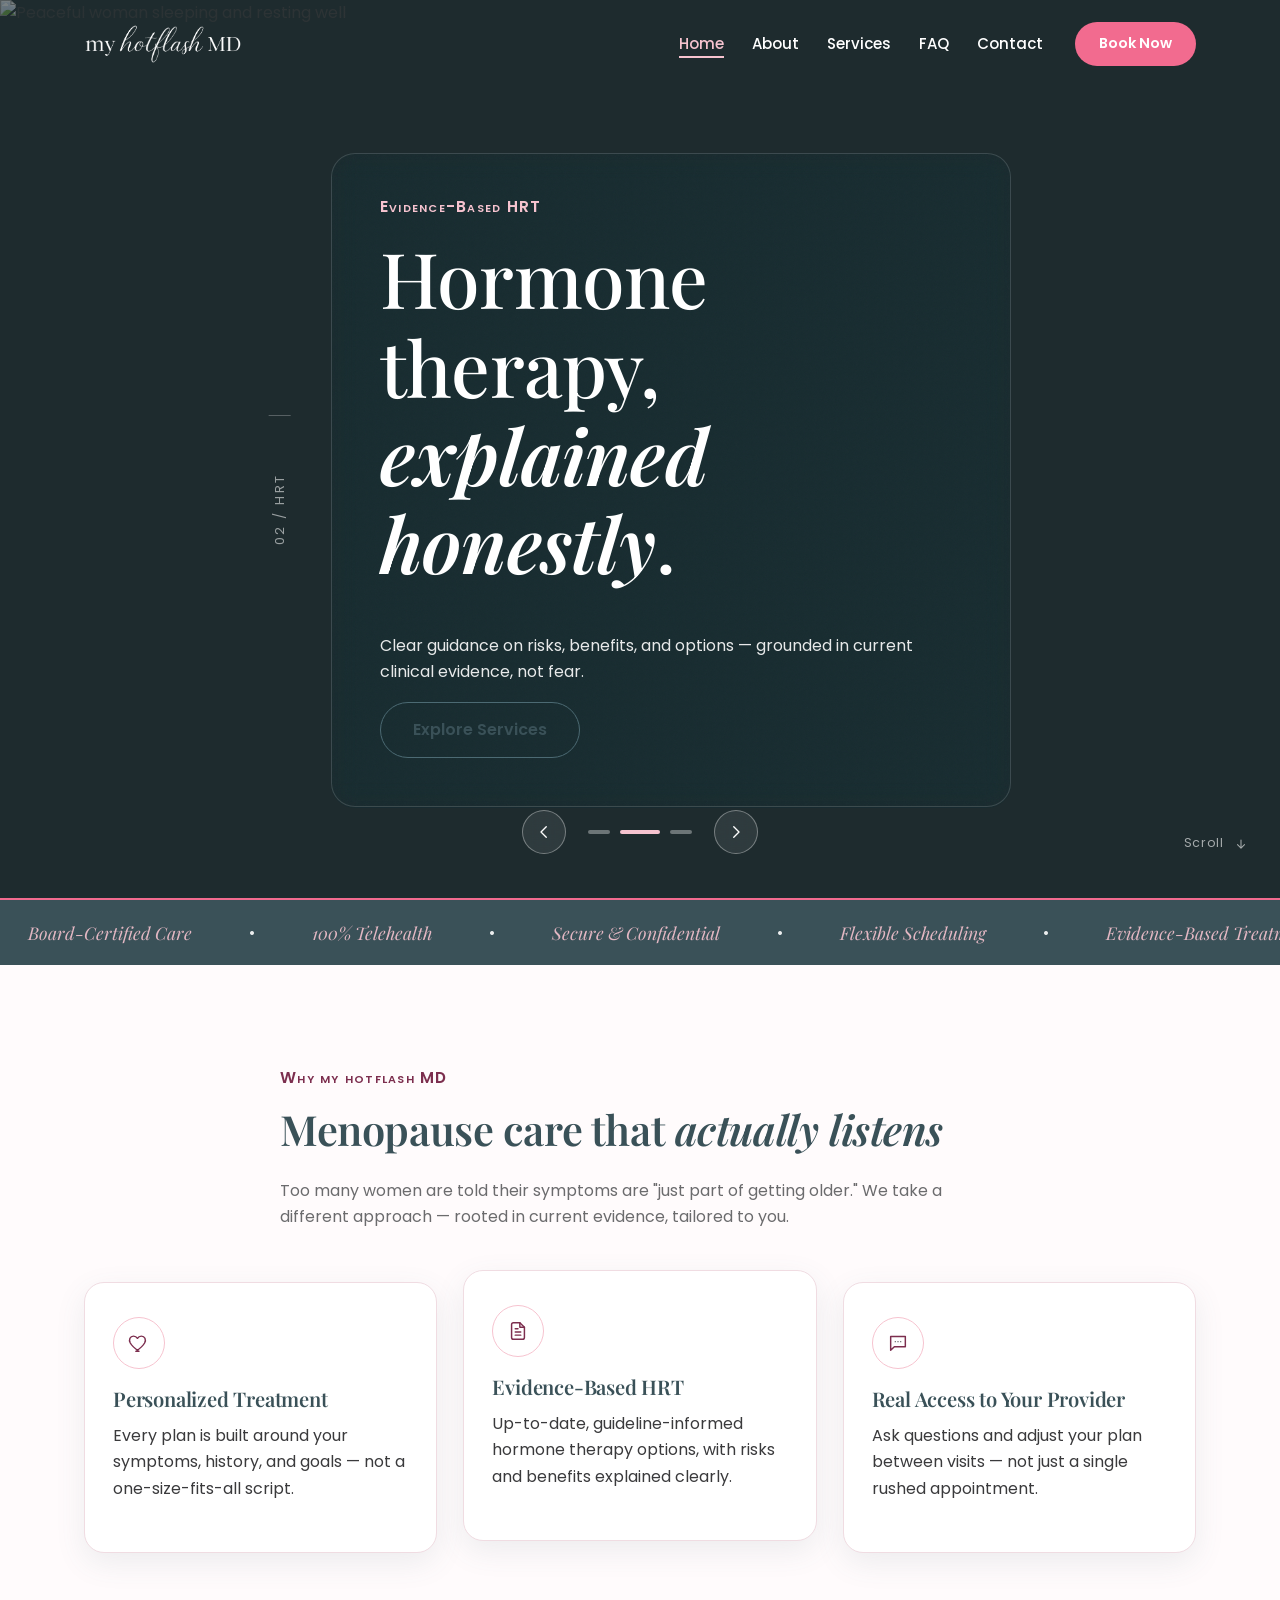
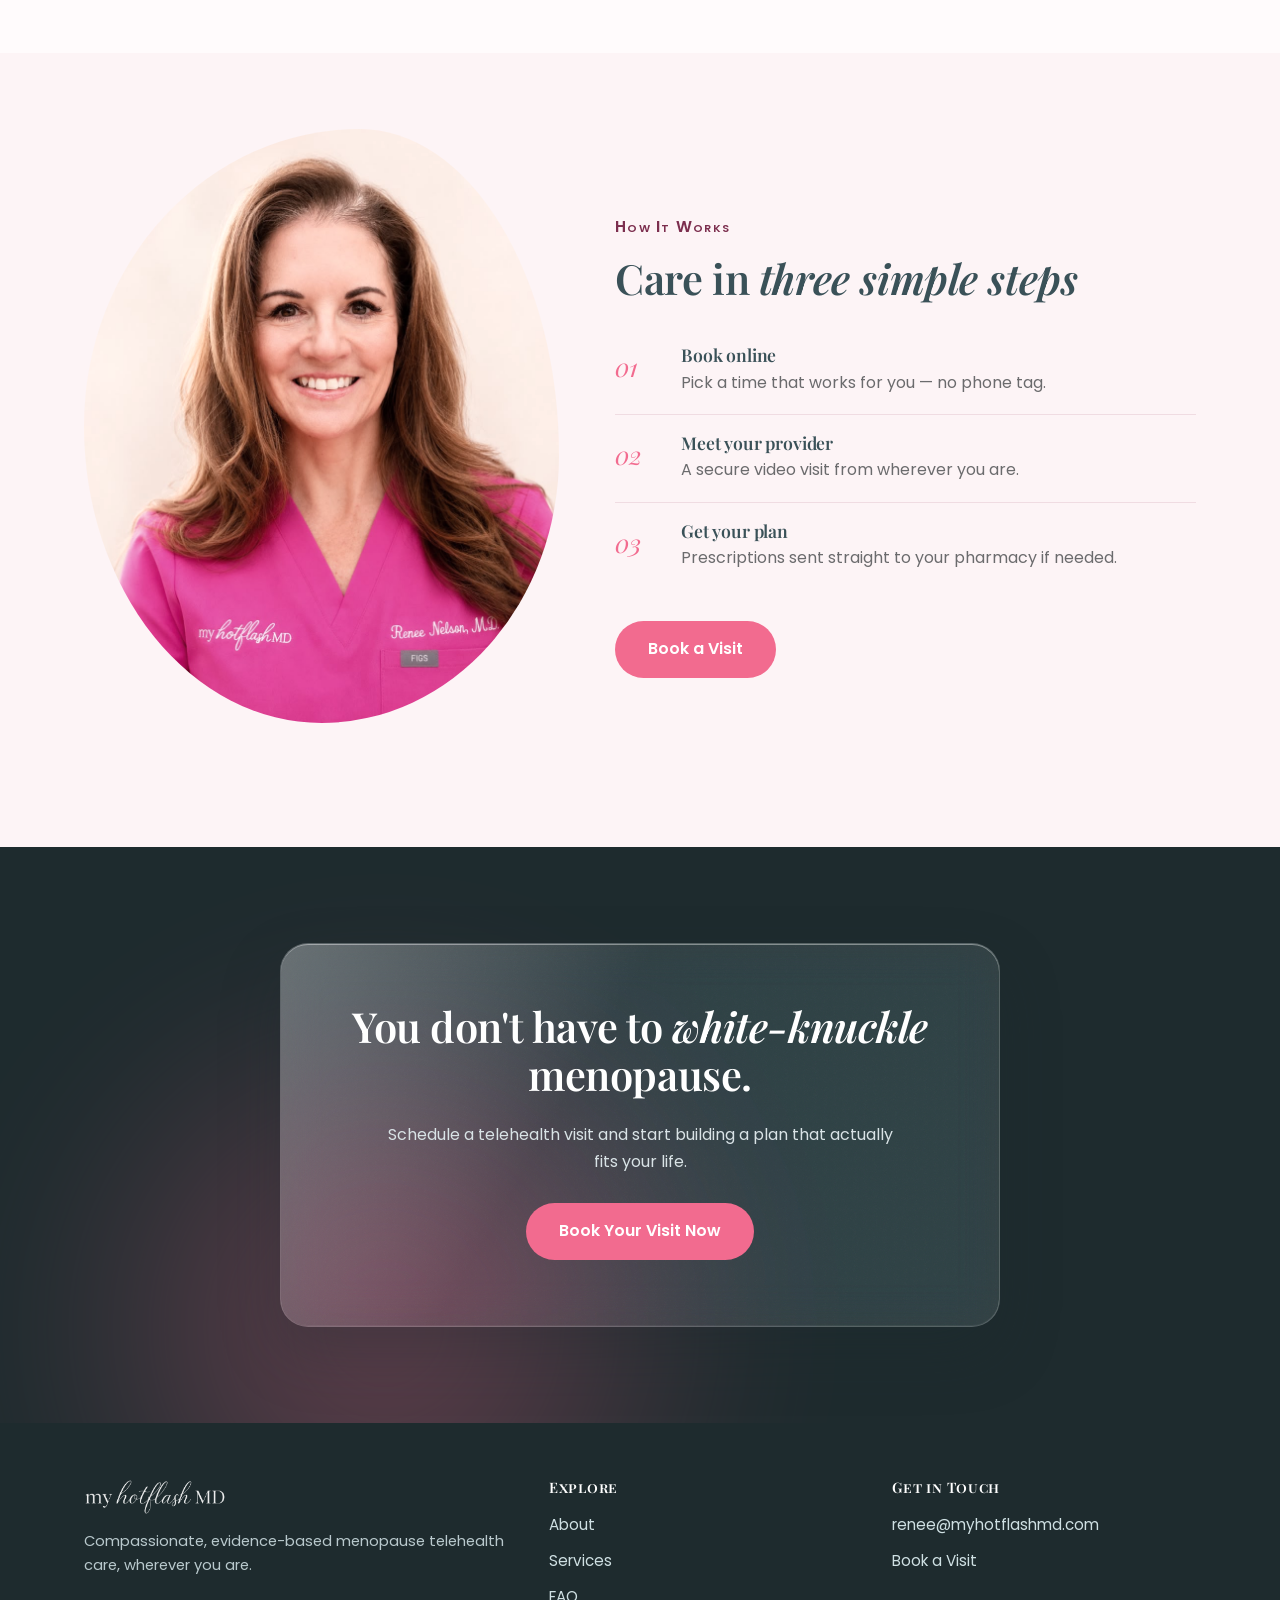
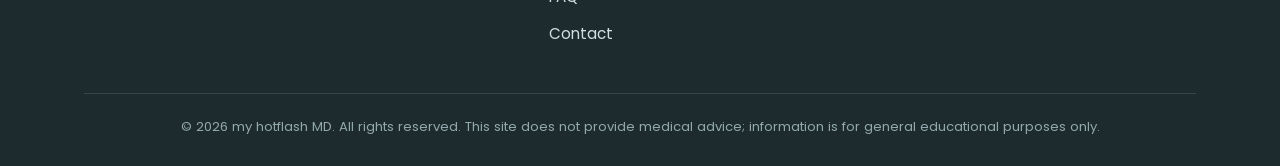
==== commit 1fba167f: "Replace image source with local profile image" ====
--- a/index.html
+++ b/index.html
@@ -171,7 +171,7 @@
   <div class="container story-grid">
     <div class="story-visual">
       <div class="blob-shape">
-        <img src="https://images.unsplash.com/photo-1573497019940-1c28c88b4f3e?w=600&h=800&fit=crop&crop=center" alt="Woman in a telehealth consultation" loading="lazy">
+        <img src="assets/profile.jpeg" alt="Woman in a telehealth consultation" loading="lazy">
       </div>
     </div>
     <div>
@@ -240,4 +240,4 @@
 
 <script src="assets/nav.js"></script>
 </body>
-</html>+</html>
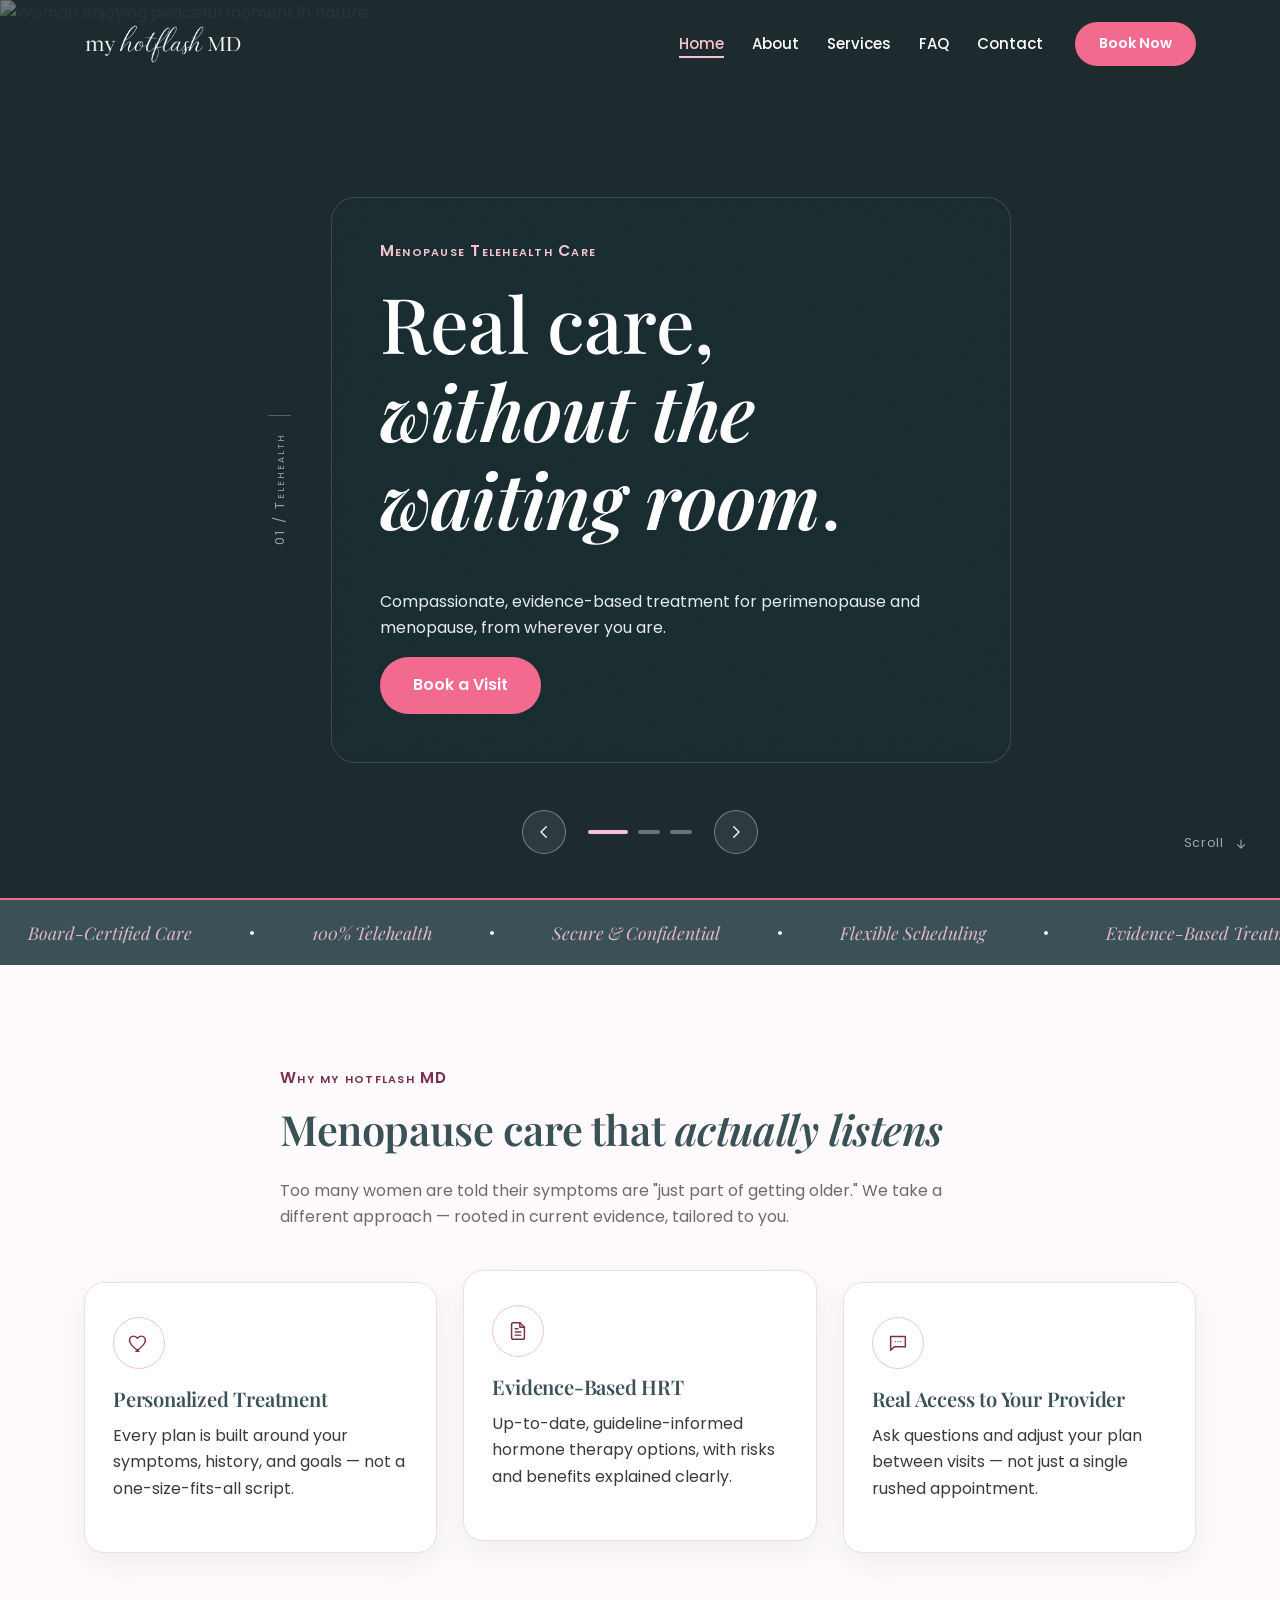
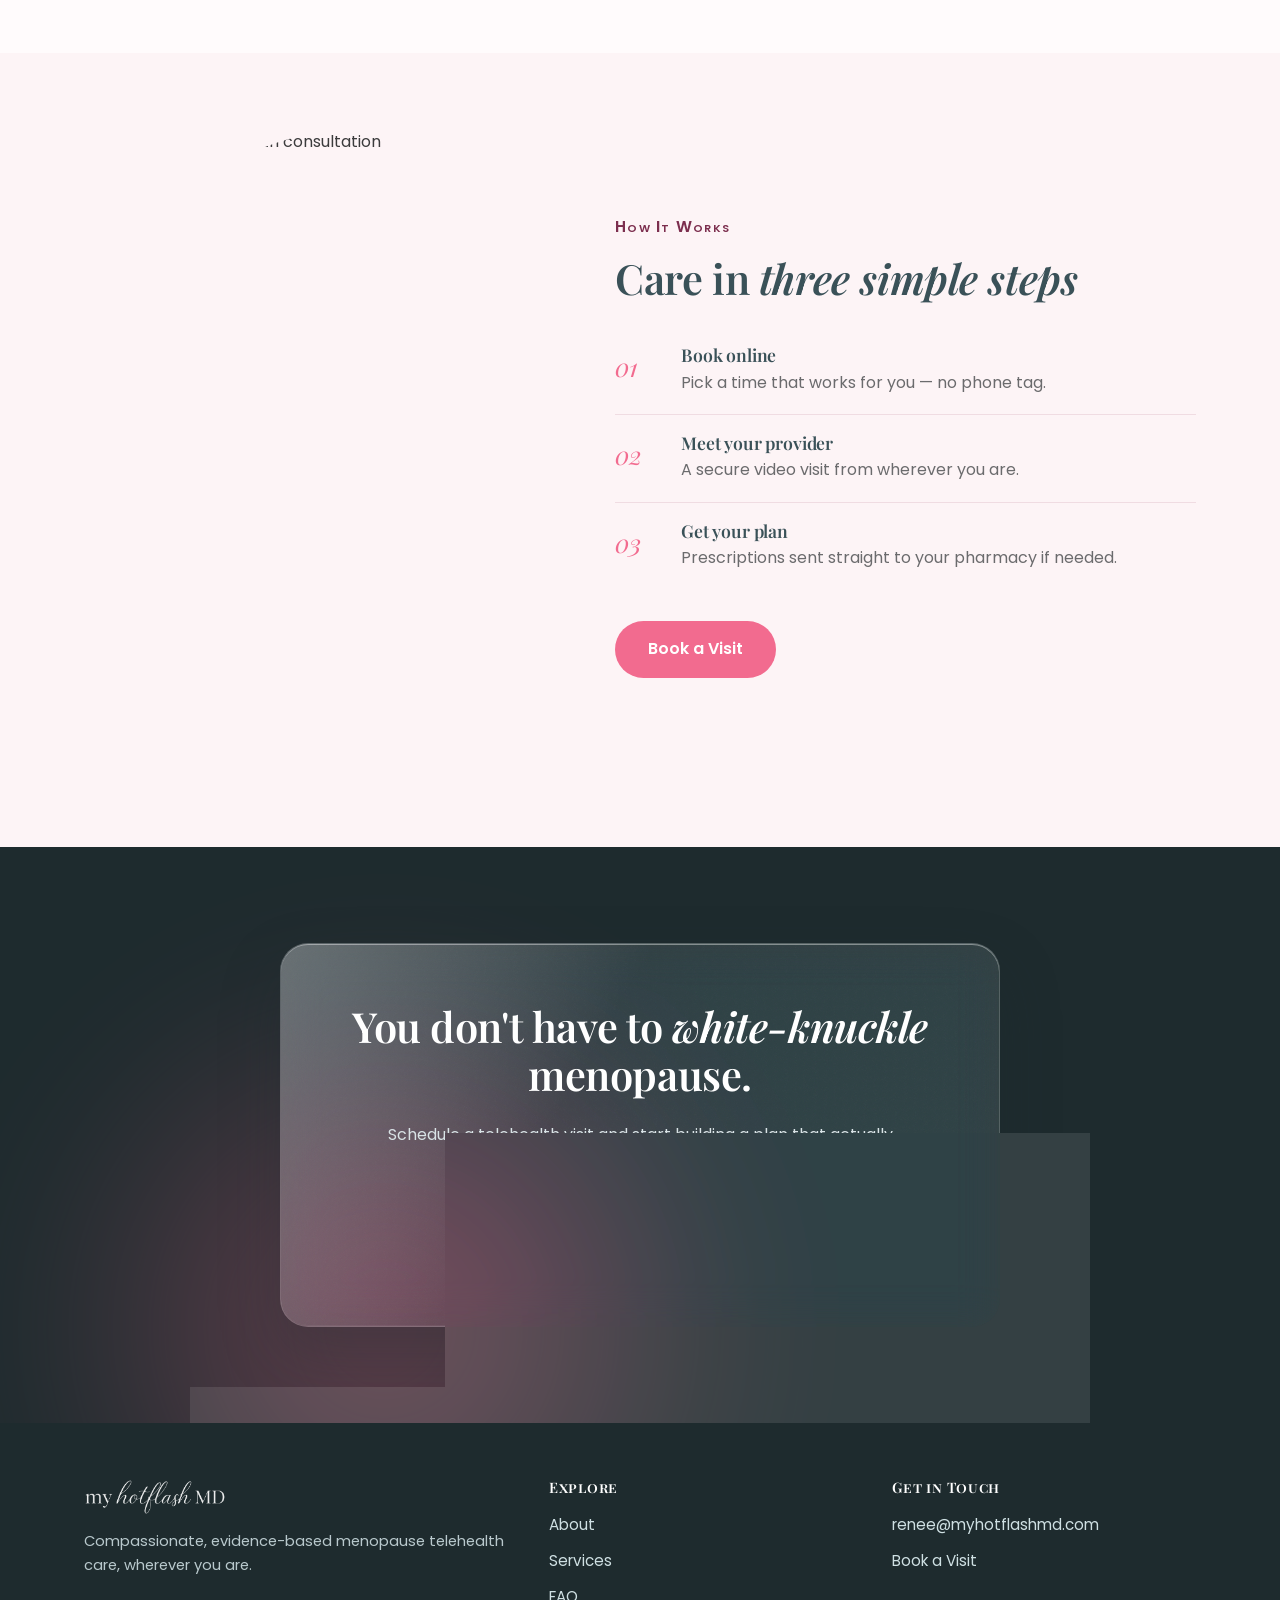
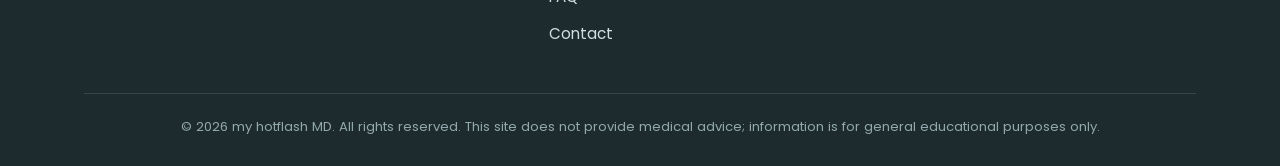
==== commit e18bac68: "Enhance nav.js loading with fallbacks and cache busting Added inline fallback scripts for nav.js loa" ====
--- a/index.html
+++ b/index.html
@@ -8,7 +8,26 @@
 <link rel="icon" href="assets/logo.png">
 <link rel="preconnect" href="https://fonts.googleapis.com">
 <link href="https://fonts.googleapis.com/css2?family=Playfair+Display:ital,wght@0,500;0,600;0,700;1,500;1,600&family=Poppins:wght@400;500;600;700&display=swap" rel="stylesheet">
-<link rel="stylesheet" href="assets/style.css">
+<link rel="stylesheet" href="assets/style.css?v=20260815">
+
+<!-- INLINE FALLBACK: If nav.js doesn't load, this will show a visible alert -->
+<script>
+  console.log('🔥 Inline script running - nav.js should load after this');
+  window.__navJsLoaded = false;
+  
+  // Set a timeout to check if nav.js loaded
+  setTimeout(function() {
+    if (!window.__navJsLoaded) {
+      console.error('❌ nav.js FAILED TO LOAD!');
+      // Show a visible indicator in the page
+      var indicator = document.createElement('div');
+      indicator.style.cssText = 'position:fixed;bottom:20px;right:20px;background:#ff0000;color:#fff;padding:10px 16px;border-radius:8px;font-family:sans-serif;font-size:14px;z-index:9999;box-shadow:0 4px 12px rgba(0,0,0,0.3);';
+      indicator.textContent = '⚠️ nav.js failed to load - check console';
+      document.body.appendChild(indicator);
+    }
+  }, 2000);
+</script>
+
 </head>
 <body>
 
@@ -171,7 +190,7 @@
   <div class="container story-grid">
     <div class="story-visual">
       <div class="blob-shape">
-        <img src="assets/profile.jpeg" alt="Woman in a telehealth consultation" loading="lazy">
+        <img src="https://images.unsplash.com/photo-1573497019940-1c28c88b4f3e?w=600&h=800&fit=crop&crop=center" alt="Woman in a telehealth consultation" loading="lazy">
       </div>
     </div>
     <div>
@@ -238,6 +257,89 @@
   </div>
 </footer>
 
-<script src="assets/nav.js"></script>
+<!-- SCRIPT: Multiple loading strategies -->
+<script>
+  // Set this immediately so we know if the script below runs
+  window.__navJsLoading = true;
+  console.log('📦 About to load nav.js');
+</script>
+
+<!-- PRIMARY: Standard load with cache busting -->
+<script src="assets/nav.js?v=20260815"></script>
+
+<!-- FALLBACK: If the primary script didn't set the flag, load it again from a different path -->
+<script>
+  // Check if nav.js loaded
+  setTimeout(function() {
+    if (!window.__navJsLoaded) {
+      console.warn('⚠️ Primary nav.js load failed, trying fallback...');
+      
+      // Try loading via dynamic script tag
+      var fallbackScript = document.createElement('script');
+      fallbackScript.src = 'assets/nav.js?v=20260815-fallback';
+      fallbackScript.onload = function() {
+        console.log('✅ Fallback nav.js loaded');
+      };
+      fallbackScript.onerror = function() {
+        console.error('❌ Fallback nav.js also failed!');
+        // Show visible error
+        var errorDiv = document.createElement('div');
+        errorDiv.style.cssText = 'position:fixed;top:0;left:0;right:0;background:#ff0000;color:#fff;padding:20px;text-align:center;font-family:sans-serif;z-index:9999;';
+        errorDiv.innerHTML = '⚠️ <strong>JavaScript failed to load.</strong> Please check the console and refresh.';
+        document.body.prepend(errorDiv);
+      };
+      document.head.appendChild(fallbackScript);
+    }
+  }, 1000);
+</script>
+
+<!-- SECONDARY: Inline script with hardcoded slider as absolute fallback -->
+<script>
+  // If even the fallback fails, this will still run
+  console.log('🔄 Inline fallback script running');
+  
+  // Try to initialize slider directly if nav.js didn't
+  setTimeout(function() {
+    if (!window.__navJsLoaded) {
+      console.log('🔄 nav.js not loaded - using inline fallback for slider');
+      
+      // Simple slider fallback
+      var slider = document.querySelector('[data-slider]');
+      if (slider) {
+        var slides = slider.querySelectorAll('[data-slide]');
+        var currentSlide = 0;
+        
+        function showSlide(index) {
+          if (index < 0) index = slides.length - 1;
+          if (index >= slides.length) index = 0;
+          for (var i = 0; i < slides.length; i++) {
+            slides[i].classList.toggle('is-active', i === index);
+          }
+          currentSlide = index;
+        }
+        
+        // Auto-advance
+        setInterval(function() {
+          showSlide(currentSlide + 1);
+        }, 3000);
+        
+        // Arrow buttons
+        var nextBtn = slider.querySelector('[data-slider-next]');
+        var prevBtn = slider.querySelector('[data-slider-prev]');
+        if (nextBtn) nextBtn.addEventListener('click', function(e) {
+          e.preventDefault();
+          showSlide(currentSlide + 1);
+        });
+        if (prevBtn) prevBtn.addEventListener('click', function(e) {
+          e.preventDefault();
+          showSlide(currentSlide - 1);
+        });
+        
+        console.log('✅ Inline slider fallback activated');
+      }
+    }
+  }, 1500);
+</script>
+
 </body>
 </html>
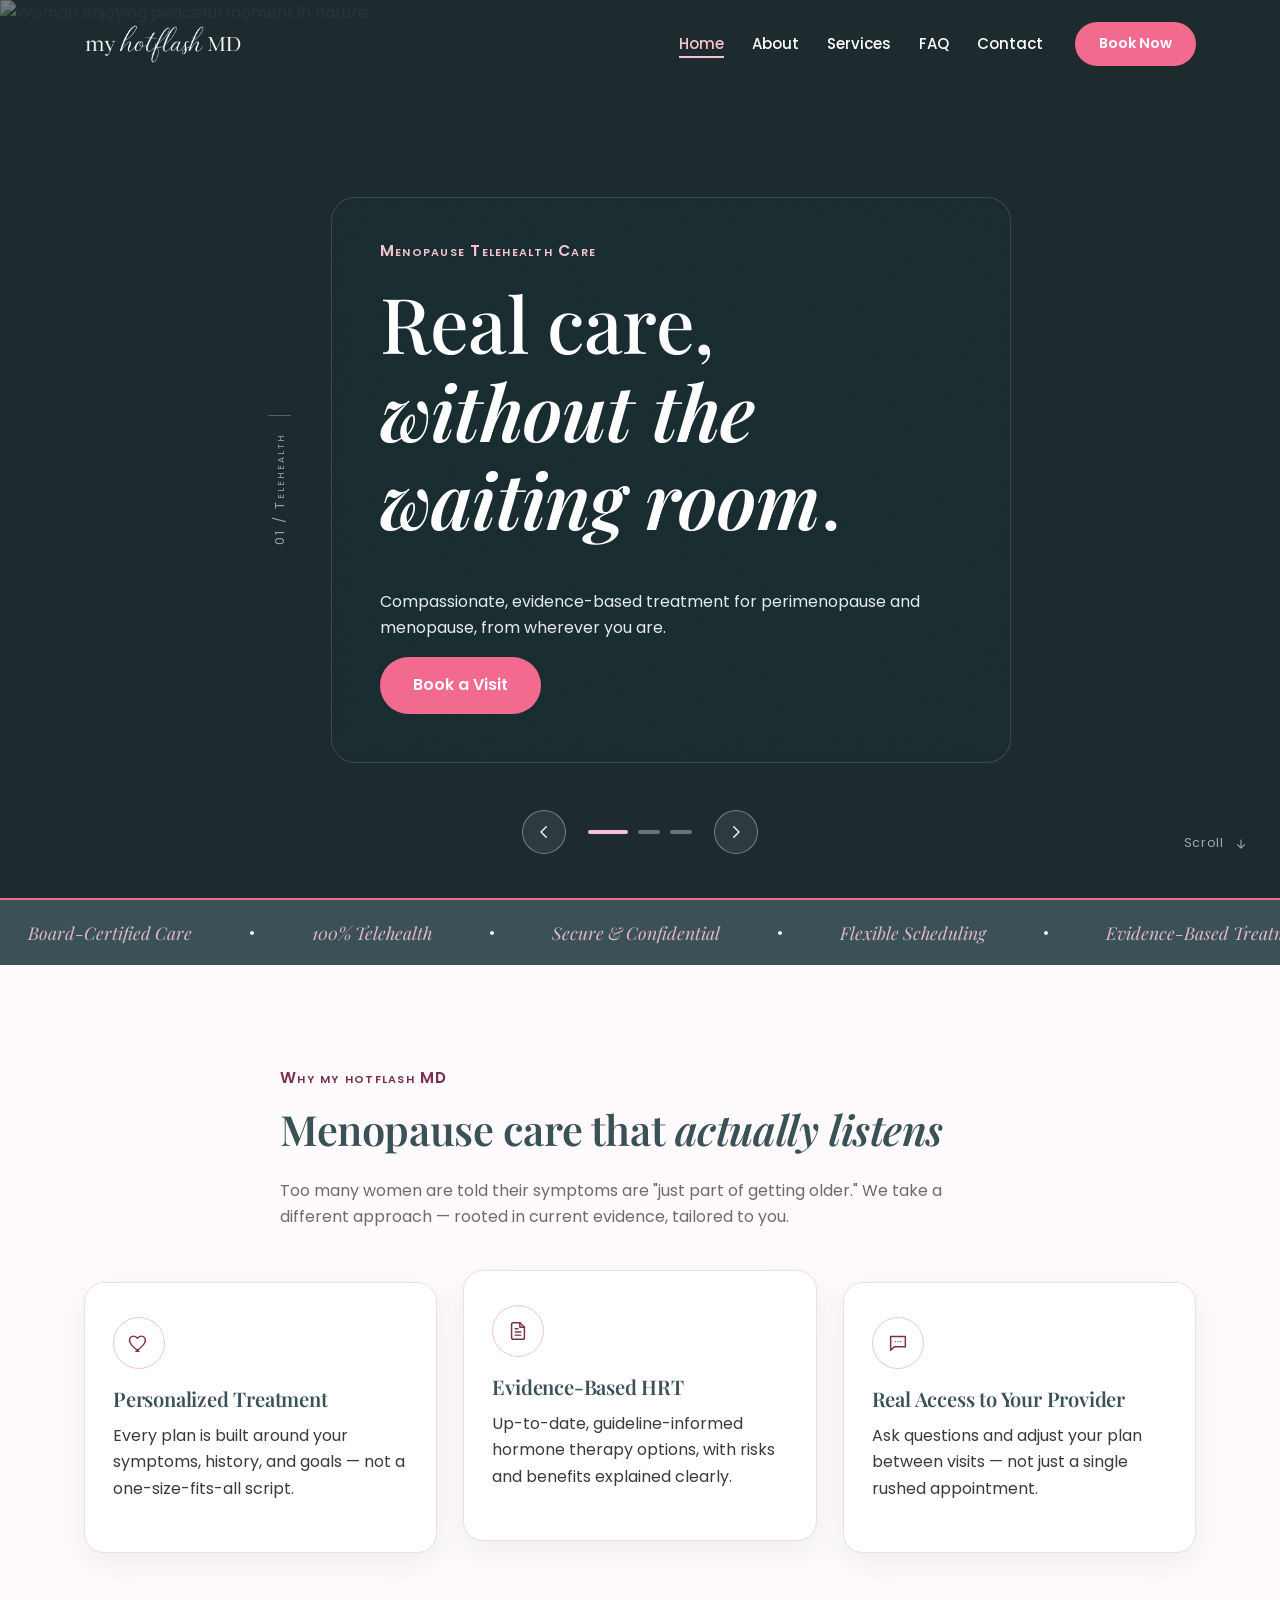
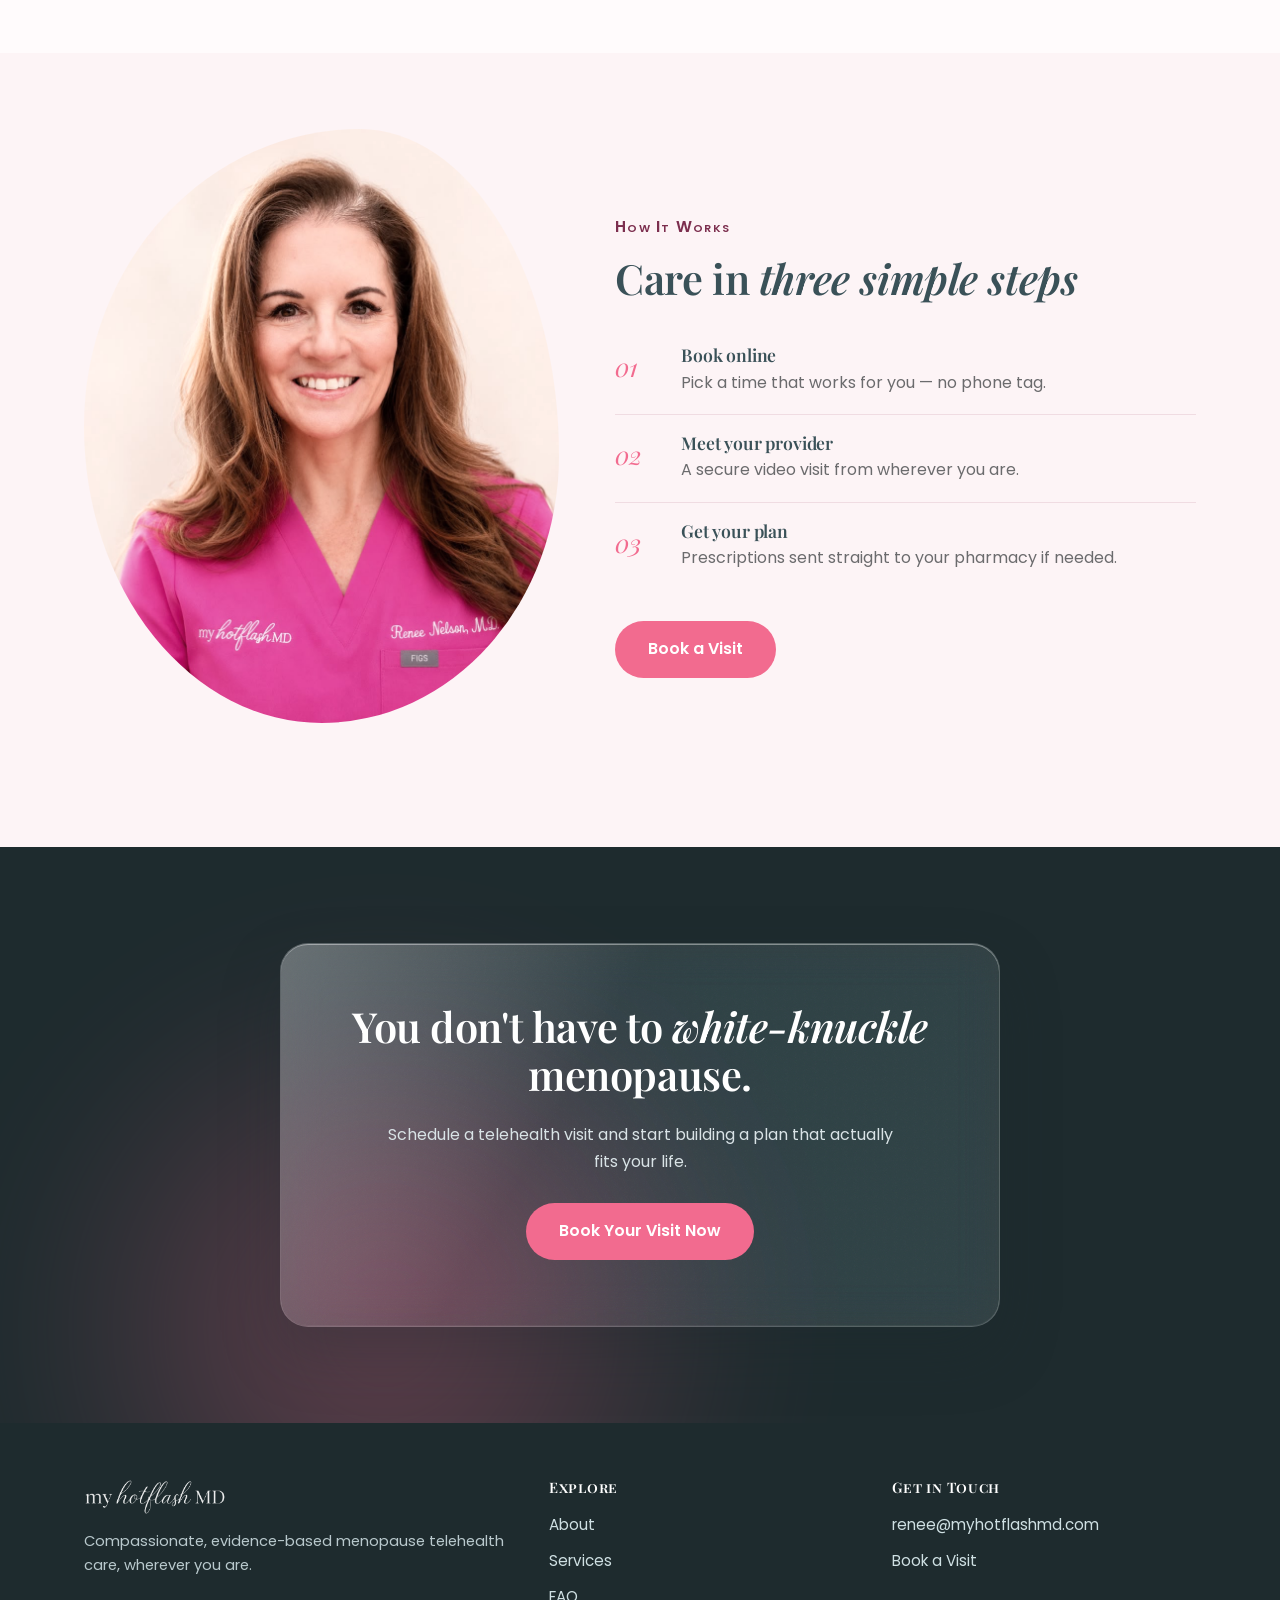
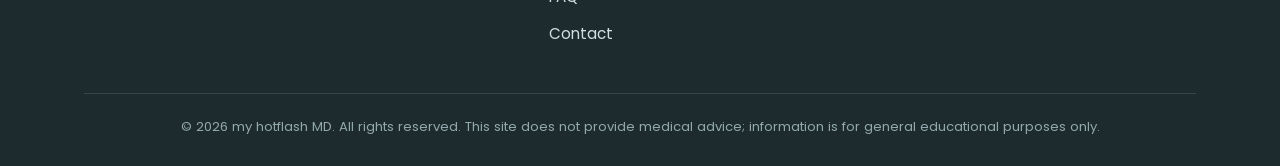
==== commit 93e71191: "Replace image source with local profile image" ====
--- a/index.html
+++ b/index.html
@@ -190,7 +190,7 @@
   <div class="container story-grid">
     <div class="story-visual">
       <div class="blob-shape">
-        <img src="https://images.unsplash.com/photo-1573497019940-1c28c88b4f3e?w=600&h=800&fit=crop&crop=center" alt="Woman in a telehealth consultation" loading="lazy">
+        <img src="assets/profile.jpeg" alt="Woman in a telehealth consultation" loading="lazy">
       </div>
     </div>
     <div>
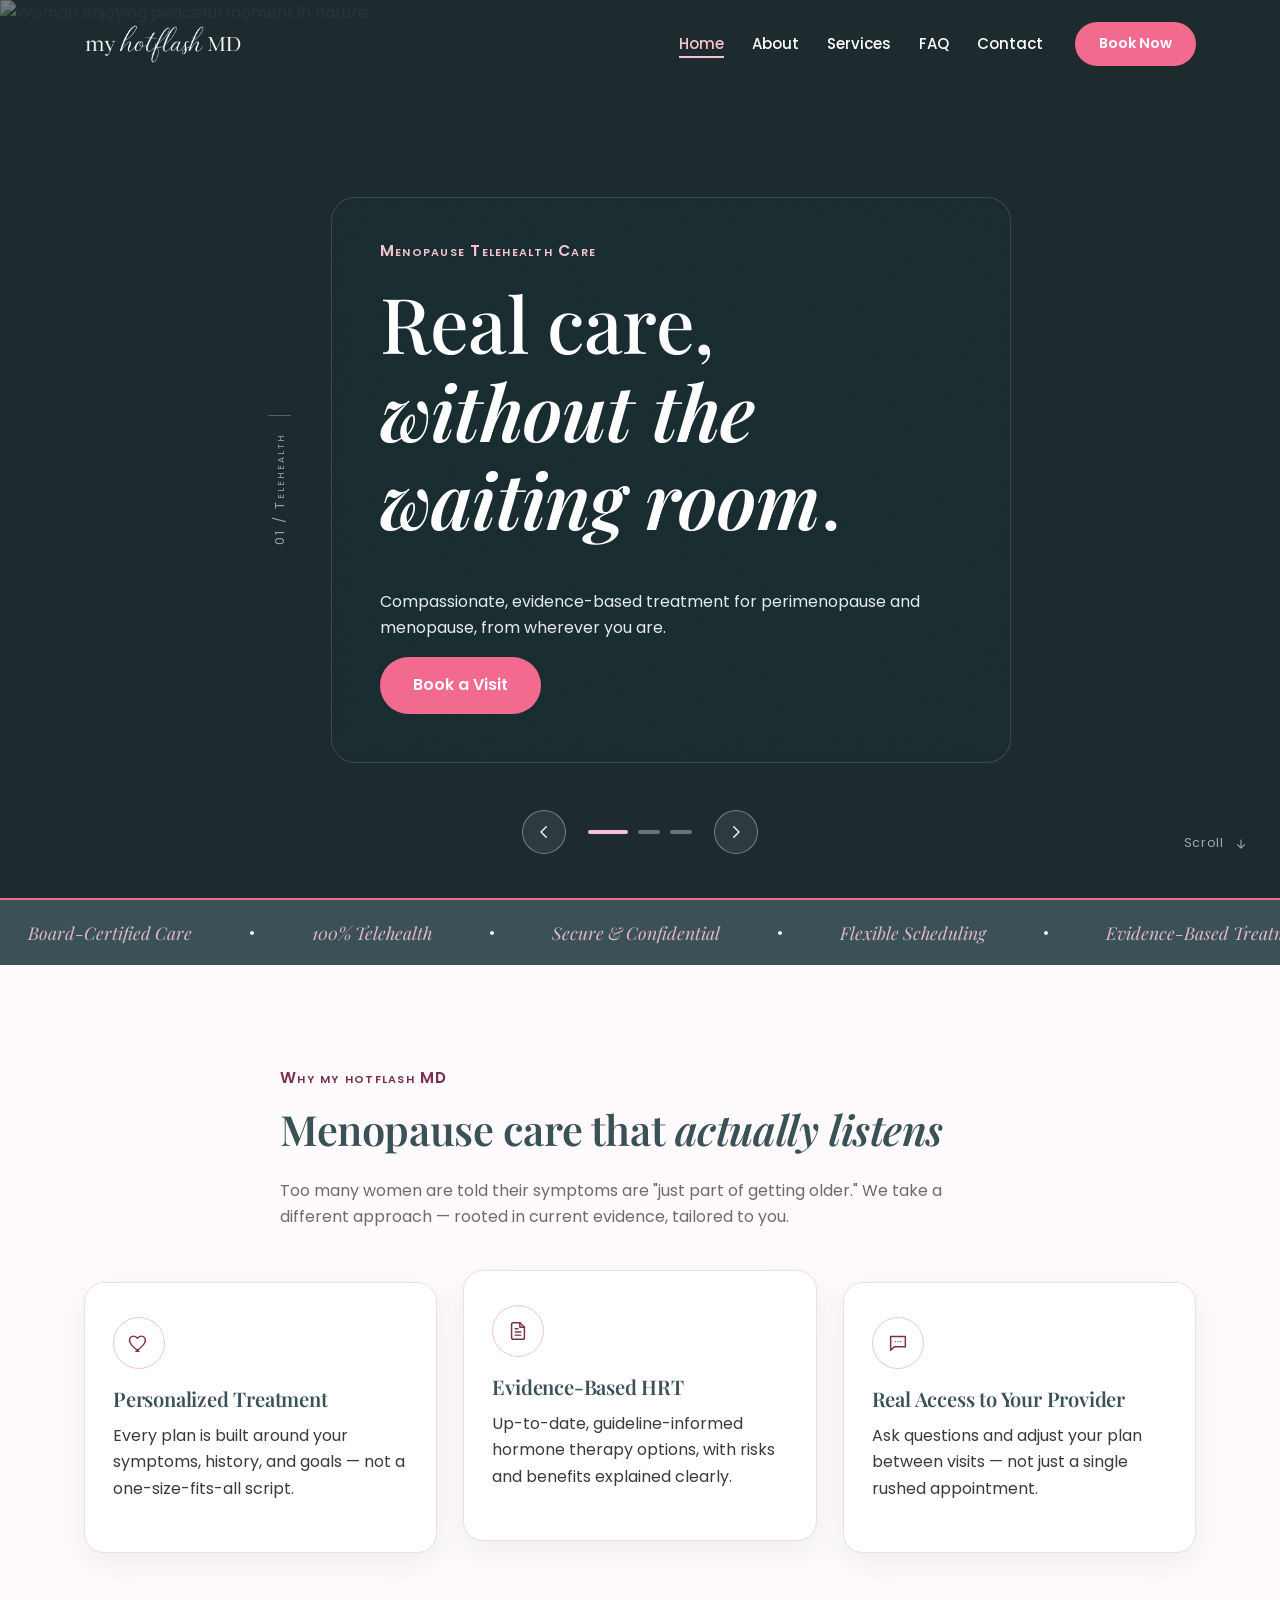
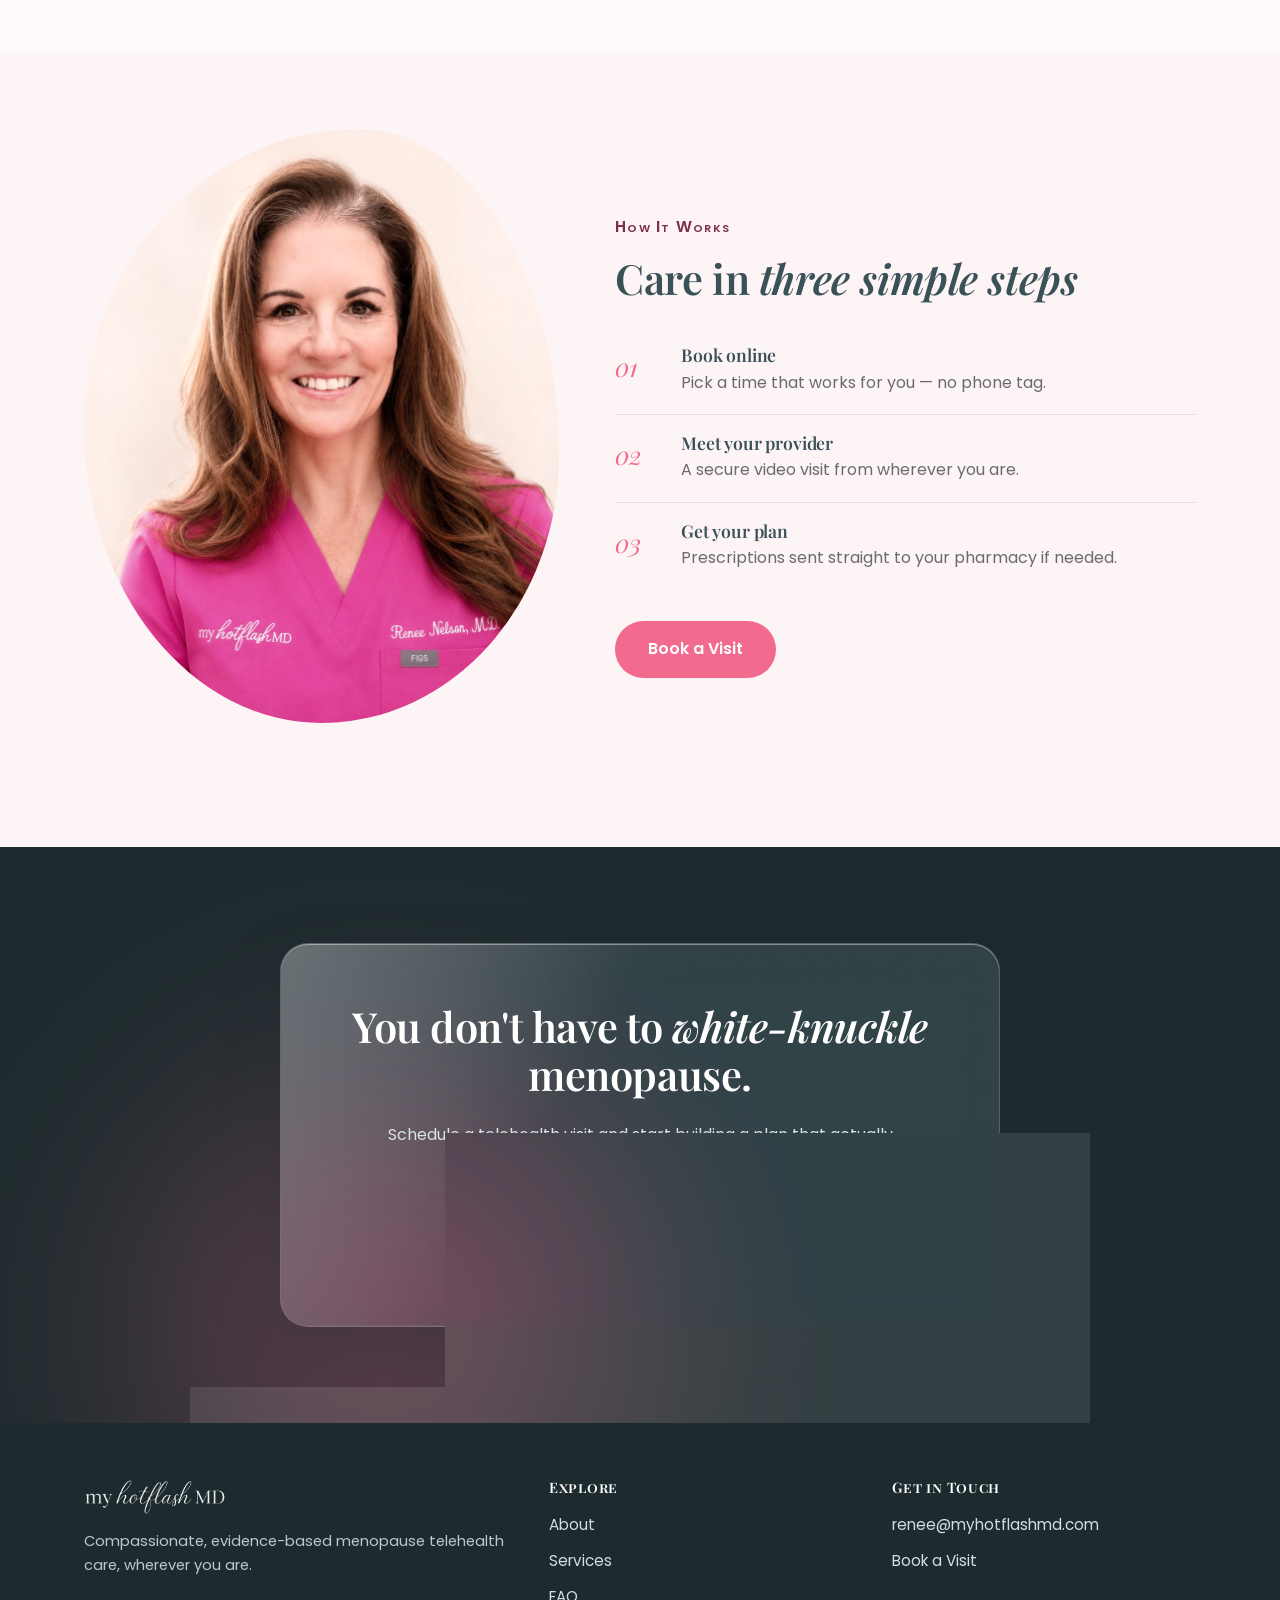
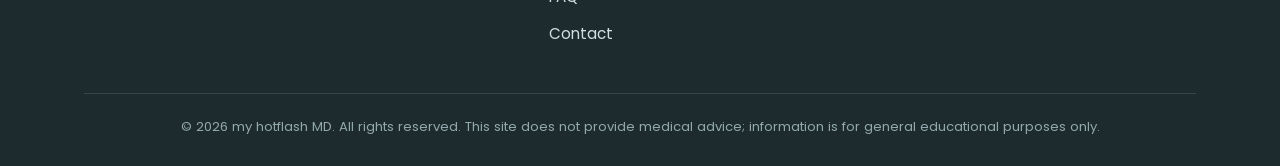
==== commit 5cafcfbc: "Add files via upload" ====
--- a/index.html
+++ b/index.html
@@ -8,26 +8,7 @@
 <link rel="icon" href="assets/logo.png">
 <link rel="preconnect" href="https://fonts.googleapis.com">
 <link href="https://fonts.googleapis.com/css2?family=Playfair+Display:ital,wght@0,500;0,600;0,700;1,500;1,600&family=Poppins:wght@400;500;600;700&display=swap" rel="stylesheet">
-<link rel="stylesheet" href="assets/style.css?v=20260815">
-
-<!-- INLINE FALLBACK: If nav.js doesn't load, this will show a visible alert -->
-<script>
-  console.log('🔥 Inline script running - nav.js should load after this');
-  window.__navJsLoaded = false;
-  
-  // Set a timeout to check if nav.js loaded
-  setTimeout(function() {
-    if (!window.__navJsLoaded) {
-      console.error('❌ nav.js FAILED TO LOAD!');
-      // Show a visible indicator in the page
-      var indicator = document.createElement('div');
-      indicator.style.cssText = 'position:fixed;bottom:20px;right:20px;background:#ff0000;color:#fff;padding:10px 16px;border-radius:8px;font-family:sans-serif;font-size:14px;z-index:9999;box-shadow:0 4px 12px rgba(0,0,0,0.3);';
-      indicator.textContent = '⚠️ nav.js failed to load - check console';
-      document.body.appendChild(indicator);
-    }
-  }, 2000);
-</script>
-
+<link rel="stylesheet" href="assets/style.css?v=20260817">
 </head>
 <body>
 
@@ -257,89 +238,6 @@
   </div>
 </footer>
 
-<!-- SCRIPT: Multiple loading strategies -->
-<script>
-  // Set this immediately so we know if the script below runs
-  window.__navJsLoading = true;
-  console.log('📦 About to load nav.js');
-</script>
-
-<!-- PRIMARY: Standard load with cache busting -->
-<script src="assets/nav.js?v=20260815"></script>
-
-<!-- FALLBACK: If the primary script didn't set the flag, load it again from a different path -->
-<script>
-  // Check if nav.js loaded
-  setTimeout(function() {
-    if (!window.__navJsLoaded) {
-      console.warn('⚠️ Primary nav.js load failed, trying fallback...');
-      
-      // Try loading via dynamic script tag
-      var fallbackScript = document.createElement('script');
-      fallbackScript.src = 'assets/nav.js?v=20260815-fallback';
-      fallbackScript.onload = function() {
-        console.log('✅ Fallback nav.js loaded');
-      };
-      fallbackScript.onerror = function() {
-        console.error('❌ Fallback nav.js also failed!');
-        // Show visible error
-        var errorDiv = document.createElement('div');
-        errorDiv.style.cssText = 'position:fixed;top:0;left:0;right:0;background:#ff0000;color:#fff;padding:20px;text-align:center;font-family:sans-serif;z-index:9999;';
-        errorDiv.innerHTML = '⚠️ <strong>JavaScript failed to load.</strong> Please check the console and refresh.';
-        document.body.prepend(errorDiv);
-      };
-      document.head.appendChild(fallbackScript);
-    }
-  }, 1000);
-</script>
-
-<!-- SECONDARY: Inline script with hardcoded slider as absolute fallback -->
-<script>
-  // If even the fallback fails, this will still run
-  console.log('🔄 Inline fallback script running');
-  
-  // Try to initialize slider directly if nav.js didn't
-  setTimeout(function() {
-    if (!window.__navJsLoaded) {
-      console.log('🔄 nav.js not loaded - using inline fallback for slider');
-      
-      // Simple slider fallback
-      var slider = document.querySelector('[data-slider]');
-      if (slider) {
-        var slides = slider.querySelectorAll('[data-slide]');
-        var currentSlide = 0;
-        
-        function showSlide(index) {
-          if (index < 0) index = slides.length - 1;
-          if (index >= slides.length) index = 0;
-          for (var i = 0; i < slides.length; i++) {
-            slides[i].classList.toggle('is-active', i === index);
-          }
-          currentSlide = index;
-        }
-        
-        // Auto-advance
-        setInterval(function() {
-          showSlide(currentSlide + 1);
-        }, 3000);
-        
-        // Arrow buttons
-        var nextBtn = slider.querySelector('[data-slider-next]');
-        var prevBtn = slider.querySelector('[data-slider-prev]');
-        if (nextBtn) nextBtn.addEventListener('click', function(e) {
-          e.preventDefault();
-          showSlide(currentSlide + 1);
-        });
-        if (prevBtn) prevBtn.addEventListener('click', function(e) {
-          e.preventDefault();
-          showSlide(currentSlide - 1);
-        });
-        
-        console.log('✅ Inline slider fallback activated');
-      }
-    }
-  }, 1500);
-</script>
-
+<script src="assets/nav.js?v=20260817"></script>
 </body>
-</html>
+</html>
--- a/assets/style.css
+++ b/assets/style.css
@@ -1,4 +1,4 @@
-/* my hotflash MD — Complete Stylesheet with Final Fixes */
+/* my hotflash MD — Complete Stylesheet v3.0 */
 
 :root {
   --pink-light: #F6C3CF;
@@ -67,9 +67,28 @@
 .container { max-width: 1160px; margin: 0 auto; padding: 0 24px; }
 img { max-width: 100%; display: block; }
 
+/* ---------- REDUCE MOTION - EXCLUDING MARQUEE ---------- */
 @media (prefers-reduced-motion: reduce) {
   html { scroll-behavior: auto; }
-  * { animation-duration: 0.01ms !important; animation-iteration-count: 1 !important; transition-duration: 0.01ms !important; }
+  
+  /* Apply to everything EXCEPT marquee */
+  *:not(.marquee-inner):not(.marquee-track) {
+    animation-duration: 0.01ms !important;
+    animation-iteration-count: 1 !important;
+    transition-duration: 0.01ms !important;
+  }
+  
+  /* Keep marquee visible but static */
+  .marquee-inner {
+    animation: none !important;
+    flex-wrap: nowrap !important;
+    width: auto !important;
+    opacity: 1 !important;
+  }
+  .marquee-track {
+    width: auto !important;
+    flex-shrink: 0 !important;
+  }
 }
 
 /* ---------- Scroll reveal ---------- */
@@ -218,16 +237,24 @@
 section .btn-outline::before { background: var(--slate-dark); }
 section .btn-outline:hover { color: #fff !important; }
 
+/* Pulse animation for CTA */
+@keyframes pulse {
+  0%, 100% { transform: scale(1); }
+  50% { transform: scale(1.04); }
+}
+.cta-glass .btn.pulse {
+  animation: pulse 1.5s ease 2;
+}
+
 /* ---------- Glass ---------- */
 .glass {
-  position: relative; /* FIXED: prevents grain overlay from escaping */
+  position: relative;
   background: var(--glass-dark);
   backdrop-filter: blur(20px) saturate(160%);
   -webkit-backdrop-filter: blur(20px) saturate(160%);
   border: 1px solid var(--glass-dark-border);
 }
 
-/* Grain overlay for glass - makes it feel designed/printed */
 .glass::after {
   content: "";
   position: absolute;
@@ -264,11 +291,19 @@
   inset: 0;
   opacity: 0;
   visibility: hidden;
-  transition: opacity 0.9s var(--ease), visibility 0.9s;
+  transition: opacity 0.9s var(--ease), transform 0.9s var(--ease), visibility 0.9s;
   display: flex;
   align-items: center;
 }
-.slide.is-active { opacity: 1; visibility: visible; z-index: 2; }
+.slide.is-active { 
+  opacity: 1; 
+  visibility: visible; 
+  z-index: 2; 
+  transform: scale(1);
+}
+.slide:not(.is-active) {
+  transform: scale(1.02);
+}
 
 .slide-bg {
   position: absolute;
@@ -276,7 +311,6 @@
   z-index: 0;
 }
 
-/* Unified photo grading - consistent color temp across all images */
 .slide-bg img {
   width: 100%;
   height: 100%;
@@ -284,7 +318,6 @@
   filter: saturate(0.9) sepia(0.06) hue-rotate(-6deg);
 }
 
-/* Alternating zoom directions to prevent jump */
 .slide[data-zoom="in"] .slide-bg img {
   animation: sliderZoomIn 12s ease-in-out infinite alternate;
 }
@@ -308,7 +341,6 @@
   z-index: 1;
 }
 
-/* Glass text background */
 .glass-text {
   background: rgba(30, 43, 46, 0.35);
   backdrop-filter: blur(12px) saturate(180%);
@@ -321,7 +353,6 @@
   z-index: 2;
 }
 
-/* Grain overlay for glass-text */
 .glass-text::after {
   content: "";
   position: absolute;
@@ -456,7 +487,7 @@
   letter-spacing: 0.06em;
 }
 
-/* ---------- Marquee (Pixel-Exact Infinite) ---------- */
+/* ---------- MARQUEE - FIXED ANIMATION ---------- */
 .marquee {
   background: var(--slate-dark);
   color: #fff;
@@ -470,7 +501,6 @@
   display: flex;
   width: calc(var(--marquee-w) * 2);
   animation: marqueeScroll 25s linear infinite;
-  /* Fade in once measured to prevent flash */
   opacity: 0;
   transition: opacity 0.3s ease;
 }
@@ -501,13 +531,9 @@
   font-weight: 500;
 }
 
+/* KEY FIX: Negative translate moves it LEFT */
 @keyframes marqueeScroll {
   to { transform: translateX(calc(var(--marquee-w) * -1)); }
-}
-
-@media (prefers-reduced-motion: reduce) {
-  .marquee-inner { animation: none; flex-wrap: wrap; width: auto; opacity: 1; }
-  .marquee-track { width: auto; }
 }
 
 /* ---------- Sections ---------- */
@@ -537,7 +563,6 @@
   box-shadow: var(--shadow-lg);
 }
 
-/* Asymmetric offset - breaks the template grid feel */
 .feature.offset {
   transform: translateY(-12px);
 }
@@ -623,7 +648,6 @@
   background: var(--ink);
 }
 
-/* Liquid glass aurora */
 .cta-aurora {
   position: absolute;
   width: 60%;
@@ -650,7 +674,6 @@
   box-shadow: inset 0 1px 0 rgba(255,255,255,0.4), inset 0 -1px 0 rgba(255,255,255,0.05), var(--shadow-lg);
 }
 
-/* Glass highlight - specular reflection */
 .glass-highlight {
   position: absolute;
   inset: 0;
@@ -690,11 +713,6 @@
 }
 .blob-shape.variant-2 { border-radius: 48% 52% 42% 58% / 52% 48% 52% 48%; }
 .blob-shape.variant-3 { border-radius: 62% 38% 48% 52% / 58% 52% 48% 42%; }
-@media (max-width: 860px) { .blob-shape { border-radius: 50% 50% 50% 50%; } }
-@media (prefers-reduced-motion: reduce) {
-  .blob-shape img { transition: none; }
-  .blob-shape:hover img { transform: none; }
-}
 
 /* ---------- Page Hero ---------- */
 .page-hero {
@@ -908,61 +926,9 @@
   }
 
   .main-nav {
-    display: none;
-    position: fixed; inset: 0; z-index: 200;
-    flex-direction: column; justify-content: center; align-items: center; gap: 40px;
-    background: rgba(30, 43, 46, 0.82);
-    backdrop-filter: blur(22px) saturate(140%);
-    -webkit-backdrop-filter: blur(22px) saturate(140%);
-  }
-  .main-nav.open { display: flex; }
-  .main-nav ul { flex-direction: column; gap: 26px; }
-  .main-nav ul li { opacity: 0; transform: translateY(10px); animation: navLinkIn 0.4s ease forwards; }
-  .main-nav.open ul li:nth-child(1) { animation-delay: 0.05s; }
-  .main-nav.open ul li:nth-child(2) { animation-delay: 0.1s; }
-  .main-nav.open ul li:nth-child(3) { animation-delay: 0.15s; }
-  .main-nav.open ul li:nth-child(4) { animation-delay: 0.2s; }
-  .main-nav.open ul li:nth-child(5) { animation-delay: 0.25s; }
-  .main-nav a:not(.nav-cta) { color: #fff !important; font-size: 1.3rem; }
-  .nav-toggle { display: flex; z-index: 210; }
-}
-@keyframes navLinkIn { to { opacity: 1; transform: translateY(0); } }
-
-/* ---------- Responsive ---------- */
-@media (min-width: 700px) {
-  .eyebrow-vertical { display: block; }
-  .scroll-cue { display: flex; }
-}
-
-@media (max-width: 860px) {
-  .story-grid, .feature-grid, .contact-grid, .service-row {
-    grid-template-columns: 1fr;
-  }
-  .service-row.reverse .service-text,
-  .service-row.reverse .service-visual { order: initial; }
-  .footer-inner { grid-template-columns: 1fr; }
-  .hero-slider { height: auto; min-height: 100vh; }
-  .slide-inner { padding-top: 90px; padding-bottom: 40px; }
-  .slide-bg img { animation: none !important; }
-  .glass-text {
-    padding: 24px 28px;
-    max-width: 100%;
-    margin: 0 16px;
-  }
-  .feature.offset {
-    transform: translateY(0) !important;
-  }
-  .feature.offset.in-view {
-    transform: translateY(0) !important;
-  }
-
-  /* ---------- MOBILE NAV - FIXED ---------- */
-  /* Hide the desktop nav */
-  .main-nav {
     display: none !important;
   }
 
-  /* Mobile overlay nav - always visible when open */
   .main-nav.open {
     display: flex !important;
     position: fixed;
@@ -1039,7 +1005,6 @@
     transform: scale(1.05);
   }
 
-  /* Nav CTA inside mobile menu */
   .main-nav.open .nav-cta {
     font-size: 1rem;
     padding: 14px 40px;
@@ -1047,13 +1012,10 @@
     display: inline-block;
   }
 
-  /* Remove the underline effect on mobile since we have color/scale */
   .main-nav.open a:not(.nav-cta)::after {
     display: none !important;
   }
 
-  /* ---------- HAMBURGER BUTTON - FIXED ---------- */
-  /* Always show the hamburger on mobile */
   .nav-toggle {
     display: flex !important;
     background: none;
@@ -1079,12 +1041,10 @@
     transform-origin: center;
   }
 
-  /* When scrolled, hamburger becomes dark */
   .site-header.scrolled .nav-toggle span {
     background: var(--slate-dark);
   }
 
-  /* When menu is open, hamburger becomes white X */
   .nav-toggle[aria-expanded="true"] span {
     background: #fff !important;
   }
@@ -1100,7 +1060,6 @@
     transform: translateY(-10px) rotate(-45deg);
   }
 
-  /* Body scroll lock when menu open */
   body.menu-open {
     overflow: hidden !important;
   }
@@ -1113,7 +1072,7 @@
   }
 }
 
-/* ---------- NAV TOGGLE - BASE STYLES (outside media query so it applies) ---------- */
+/* ---------- NAV TOGGLE - BASE STYLES ---------- */
 .nav-toggle {
   display: none;
   background: none;
@@ -1139,12 +1098,10 @@
   transform-origin: center;
 }
 
-/* Scrolled state */
 .site-header.scrolled .nav-toggle span {
   background: var(--slate-dark);
 }
 
-/* Menu open state */
 .nav-toggle[aria-expanded="true"] span {
   background: #fff !important;
 }
@@ -1160,7 +1117,6 @@
   transform: translateY(-10px) rotate(-45deg);
 }
 
-/* ---------- MAIN NAV - BASE STYLES ---------- */
 .main-nav {
   display: flex;
   align-items: center;
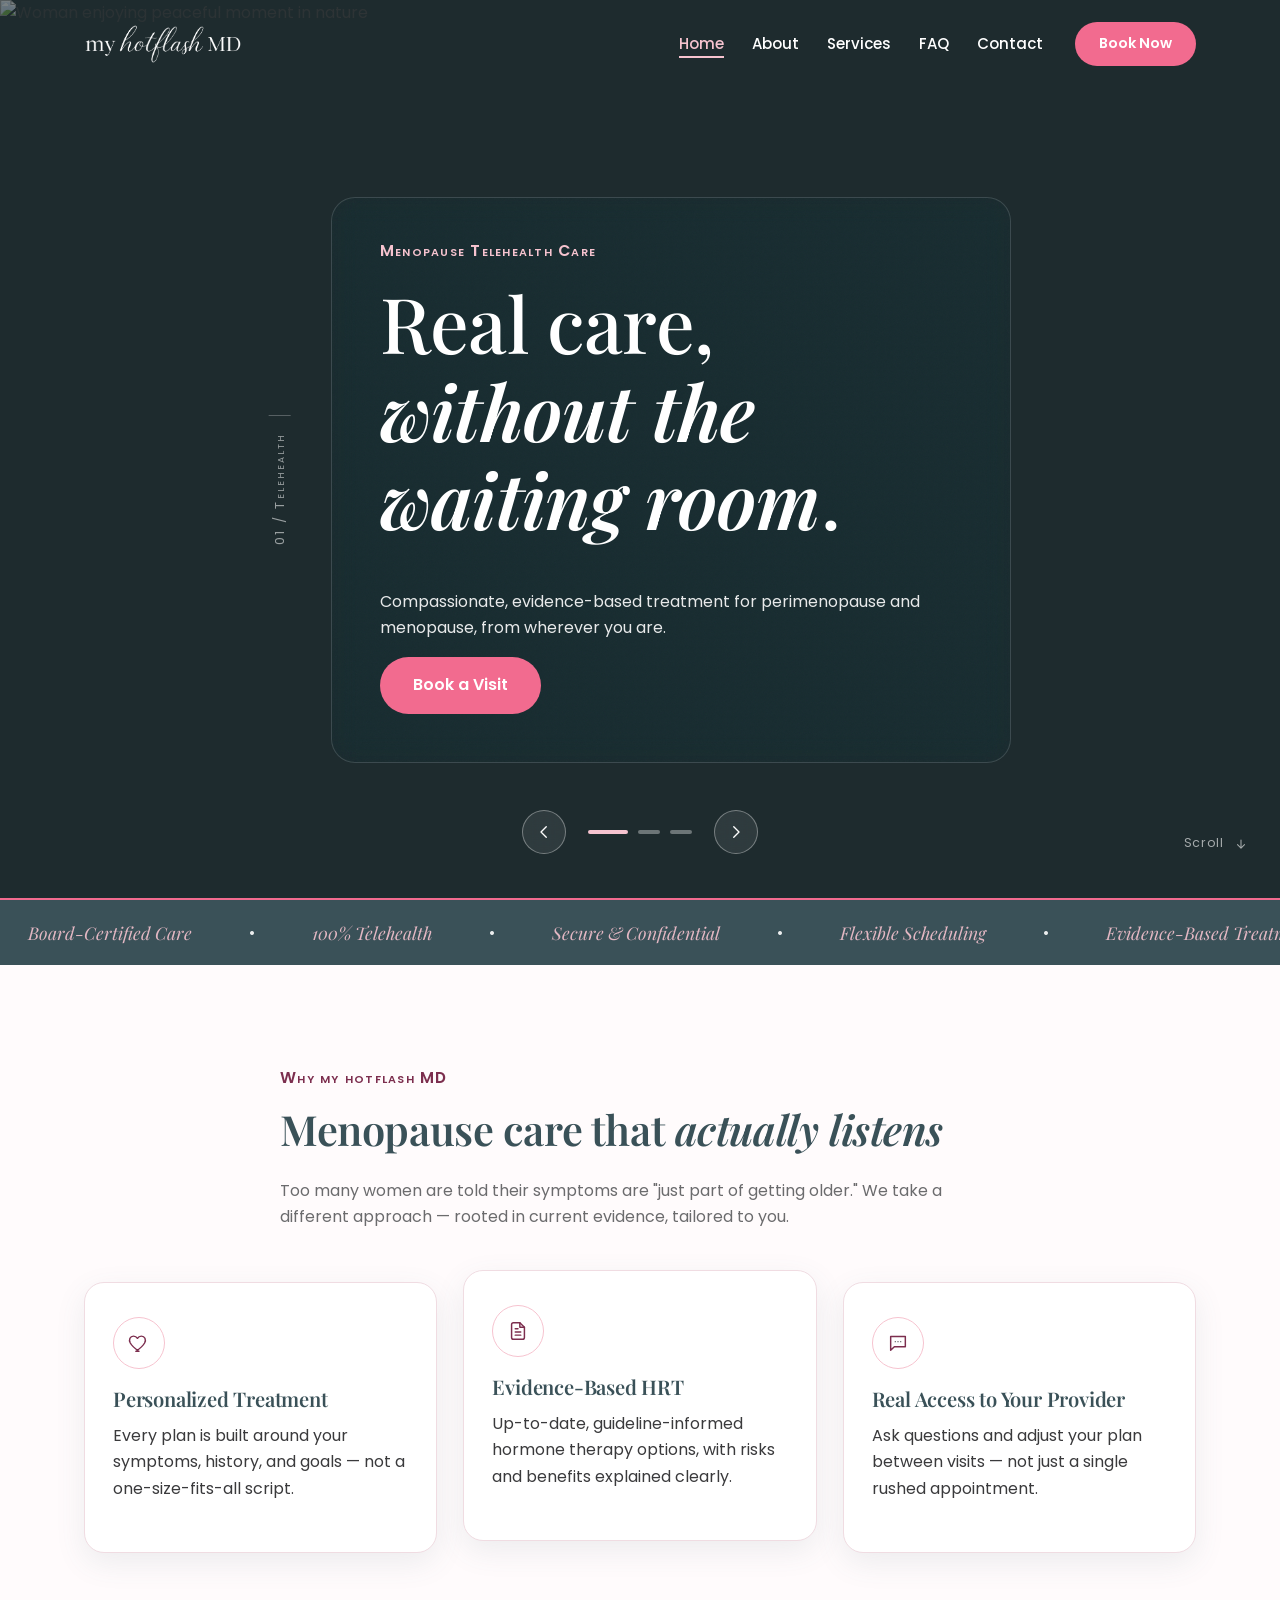
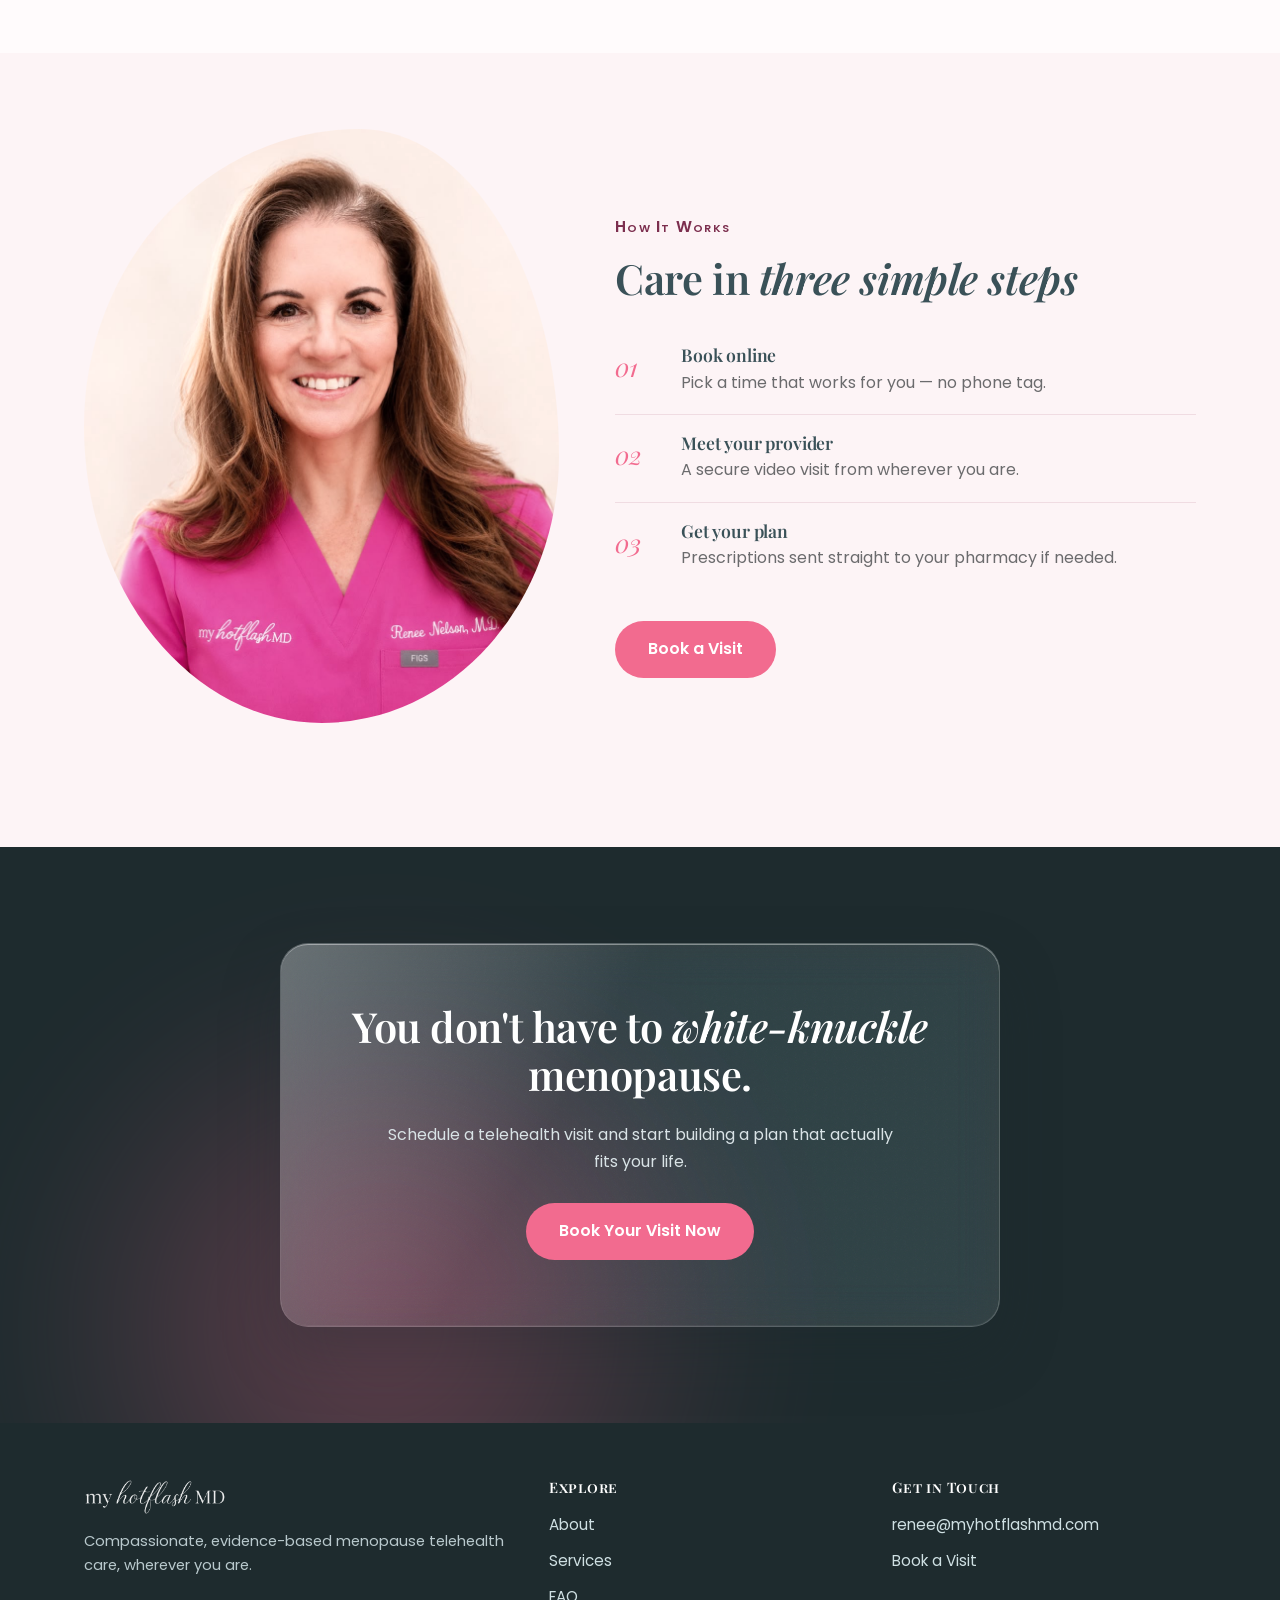
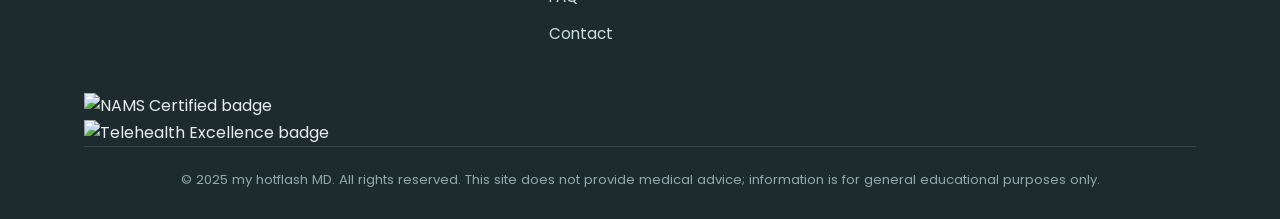
==== commit a4b2ed1a: "Add files via upload" ====
--- a/index.html
+++ b/index.html
@@ -1,20 +1,20 @@
 <!DOCTYPE html>
 <html lang="en">
 <head>
-<meta charset="UTF-8">
-<meta name="viewport" content="width=device-width, initial-scale=1.0">
-<title>my hotflash MD | Menopause Telehealth Care</title>
-<meta name="description" content="Compassionate, evidence-based menopause and perimenopause care from the comfort of home. Book a telehealth visit with my hotflash MD.">
-<link rel="icon" href="assets/logo.png">
-<link rel="preconnect" href="https://fonts.googleapis.com">
-<link href="https://fonts.googleapis.com/css2?family=Playfair+Display:ital,wght@0,500;0,600;0,700;1,500;1,600&family=Poppins:wght@400;500;600;700&display=swap" rel="stylesheet">
-<link rel="stylesheet" href="assets/style.css?v=20260817">
+  <meta charset="UTF-8" />
+  <meta name="viewport" content="width=device-width, initial-scale=1.0" />
+  <title>my hotflash MD | Menopause Telehealth Care</title>
+  <meta name="description" content="Compassionate, evidence-based menopause and perimenopause care from the comfort of home. Book a telehealth visit with my hotflash MD." />
+  <link rel="icon" href="assets/logo.png" />
+  <link rel="preconnect" href="https://fonts.googleapis.com" />
+  <link href="https://fonts.googleapis.com/css2?family=Playfair+Display:ital,wght@0,500;0,600;0,700;1,500;1,600&family=Poppins:wght@400;500;600;700&display=swap" rel="stylesheet" />
+  <link rel="stylesheet" href="assets/style.css?v=20260817" />
 </head>
 <body>
 
 <header class="site-header">
   <div class="header-inner">
-    <a href="index.html" class="logo-link"><img src="assets/logo-cropped.png" alt="my hotflash MD logo"></a>
+    <a href="index.html" class="logo-link"><img src="assets/logo-cropped.png" alt="my hotflash MD logo" /></a>
     <nav class="main-nav">
       <ul>
         <li><a href="index.html" class="active">Home</a></li>
@@ -32,10 +32,9 @@
 </header>
 
 <section class="hero-slider" data-slider aria-roledescription="carousel" aria-label="Introduction">
-
   <article class="slide is-active" data-slide data-zoom="in">
     <div class="slide-bg" aria-hidden="true">
-      <img src="https://images.unsplash.com/photo-1489533119213-66a5cd877091?w=1600&h=900&fit=crop&crop=center" alt="Woman enjoying peaceful moment in nature" loading="lazy">
+      <img src="https://images.unsplash.com/photo-1489533119213-66a5cd877091?w=1600&h=900&fit=crop&crop=center" alt="Woman enjoying peaceful moment in nature" loading="lazy" />
       <div class="slide-overlay"></div>
     </div>
     <div class="container slide-inner">
@@ -48,10 +47,9 @@
       </div>
     </div>
   </article>
-
   <article class="slide" data-slide data-zoom="out">
     <div class="slide-bg" aria-hidden="true">
-      <img src="https://images.unsplash.com/photo-1545205597-3d9d02c29597?w=1600&h=900&fit=crop&crop=center" alt="Peaceful woman sleeping and resting well" loading="lazy">
+      <img src="https://images.unsplash.com/photo-1545205597-3d9d02c29597?w=1600&h=900&fit=crop&crop=center" alt="Peaceful woman sleeping and resting well" loading="lazy" />
       <div class="slide-overlay"></div>
     </div>
     <div class="container slide-inner">
@@ -64,10 +62,9 @@
       </div>
     </div>
   </article>
-
   <article class="slide" data-slide data-zoom="in">
     <div class="slide-bg" aria-hidden="true">
-      <img src="https://images.unsplash.com/photo-1515377905703-c4788e51af15?w=1600&h=900&fit=crop&crop=center" alt="Woman smiling and feeling empowered" loading="lazy">
+      <img src="https://images.unsplash.com/photo-1515377905703-c4788e51af15?w=1600&h=900&fit=crop&crop=center" alt="Woman smiling and feeling empowered" loading="lazy" />
       <div class="slide-overlay"></div>
     </div>
     <div class="container slide-inner">
@@ -80,10 +77,9 @@
       </div>
     </div>
   </article>
-
   <div class="slider-controls">
     <button class="slider-arrow" data-slider-prev aria-label="Previous slide">
-      <svg viewBox="0 0 24 24" fill="none" stroke="currentColor" stroke-width="1.8" stroke-linecap="round" stroke-linejoin="round"><path d="M15 5l-7 7 7 7"/></svg>
+      <svg viewBox="0 0 24 24" fill="none" stroke="currentColor" stroke-width="1.8" stroke-linecap="round" stroke-linejoin="round"><path d="M15 5l-7 7 7 7" /></svg>
     </button>
     <div class="slider-dots" data-slider-dots>
       <button class="dot is-active" data-slider-dot aria-label="Go to slide 1"></button>
@@ -91,12 +87,10 @@
       <button class="dot" data-slider-dot aria-label="Go to slide 3"></button>
     </div>
     <button class="slider-arrow" data-slider-next aria-label="Next slide">
-      <svg viewBox="0 0 24 24" fill="none" stroke="currentColor" stroke-width="1.8" stroke-linecap="round" stroke-linejoin="round"><path d="M9 5l7 7-7 7"/></svg>
+      <svg viewBox="0 0 24 24" fill="none" stroke="currentColor" stroke-width="1.8" stroke-linecap="round" stroke-linejoin="round"><path d="M9 5l7 7-7 7" /></svg>
     </button>
   </div>
-
-  <div class="scroll-cue">Scroll <svg viewBox="0 0 24 24" width="14" height="14" fill="none" stroke="currentColor" stroke-width="1.8" stroke-linecap="round" stroke-linejoin="round"><path d="M12 5v14M6 13l6 6 6-6"/></svg></div>
-
+  <div class="scroll-cue">Scroll <svg viewBox="0 0 24 24" width="14" height="14" fill="none" stroke="currentColor" stroke-width="1.8" stroke-linecap="round" stroke-linejoin="round"><path d="M12 5v14M6 13l6 6 6-6" /></svg></div>
   <div class="slider-progress" aria-hidden="true"><span data-slider-progress-bar></span></div>
 </section>
 
@@ -134,7 +128,7 @@
       <div class="feature reveal" style="--delay:0">
         <div class="icon-ring">
           <svg viewBox="0 0 24 24" fill="none" xmlns="http://www.w3.org/2000/svg" stroke-width="1.6" stroke-linecap="round" stroke-linejoin="round">
-            <path d="M12 21s-7-4.6-9.5-9C.5 8.2 2.3 4.5 6 4.5c2 0 3.5 1.1 4.3 2.4C11.1 5.6 12.6 4.5 14.6 4.5c3.7 0 5.5 3.7 3.5 7.5-2.5 4.4-9.5 9-9.5 9z"/>
+            <path d="M12 21s-7-4.6-9.5-9C.5 8.2 2.3 4.5 6 4.5c2 0 3.5 1.1 4.3 2.4C11.1 5.6 12.6 4.5 14.6 4.5c3.7 0 5.5 3.7 3.5 7.5-2.5 4.4-9.5 9-9.5 9z" />
           </svg>
         </div>
         <h3>Personalized Treatment</h3>
@@ -143,9 +137,9 @@
       <div class="feature reveal offset" style="--delay:1; transform: translateY(-12px);">
         <div class="icon-ring">
           <svg viewBox="0 0 24 24" fill="none" xmlns="http://www.w3.org/2000/svg" stroke-width="1.6" stroke-linecap="round" stroke-linejoin="round">
-            <path d="M14 3H7a2 2 0 0 0-2 2v14a2 2 0 0 0 2 2h10a2 2 0 0 0 2-2V8l-5-5z"/>
-            <path d="M14 3v5h5"/>
-            <path d="M9 13h6M9 16.5h6M9 9.5h3"/>
+            <path d="M14 3H7a2 2 0 0 0-2 2v14a2 2 0 0 0 2 2h10a2 2 0 0 0 2-2V8l-5-5z" />
+            <path d="M14 3v5h5" />
+            <path d="M9 13h6M9 16.5h6M9 9.5h3" />
           </svg>
         </div>
         <h3>Evidence-Based HRT</h3>
@@ -154,10 +148,10 @@
       <div class="feature reveal" style="--delay:2">
         <div class="icon-ring">
           <svg viewBox="0 0 24 24" fill="none" xmlns="http://www.w3.org/2000/svg" stroke-width="1.6" stroke-linecap="round" stroke-linejoin="round">
-            <path d="M4 5h16v11H8l-4 4V5z"/>
-            <circle cx="9" cy="10.5" r="0.6" fill="currentColor" stroke="none"/>
-            <circle cx="12" cy="10.5" r="0.6" fill="currentColor" stroke="none"/>
-            <circle cx="15" cy="10.5" r="0.6" fill="currentColor" stroke="none"/>
+            <path d="M4 5h16v11H8l-4 4V5z" />
+            <circle cx="9" cy="10.5" r="0.6" fill="currentColor" stroke="none" />
+            <circle cx="12" cy="10.5" r="0.6" fill="currentColor" stroke="none" />
+            <circle cx="15" cy="10.5" r="0.6" fill="currentColor" stroke="none" />
           </svg>
         </div>
         <h3>Real Access to Your Provider</h3>
@@ -171,7 +165,7 @@
   <div class="container story-grid">
     <div class="story-visual">
       <div class="blob-shape">
-        <img src="assets/profile.jpeg" alt="Woman in a telehealth consultation" loading="lazy">
+        <img src="assets/profile.jpeg" alt="Woman in a telehealth consultation" loading="lazy" />
       </div>
     </div>
     <div>
@@ -208,11 +202,18 @@
   </div>
 </section>
 
+<!-- ========== FOOTER with BLOB-SHAPED BADGES ========== -->
 <footer class="site-footer">
+  <!-- Blob background -->
+  <div class="footer-blob-bg" aria-hidden="true">
+    <div class="blob"></div>
+    <div class="blob2"></div>
+  </div>
+
   <div class="container">
     <div class="footer-inner">
       <div>
-        <img src="assets/logo-cropped.png" alt="my hotflash MD logo">
+        <img src="assets/logo-cropped.png" alt="my hotflash MD logo" />
         <p>Compassionate, evidence-based menopause telehealth care, wherever you are.</p>
       </div>
       <div class="footer-col">
@@ -232,8 +233,22 @@
         </ul>
       </div>
     </div>
+
+    <!-- ===== BLOB-SHAPED BADGES ===== -->
+    <div class="badge-row">
+      <!-- Badge 1 - Organic blob shape -->
+      <div class="badge-blob">
+        <img src="assets/badge1.png" alt="NAMS Certified badge" loading="lazy" />
+      </div>
+
+      <!-- Badge 2 - Organic blob shape -->
+      <div class="badge-blob">
+        <img src="assets/badge2.png" alt="Telehealth Excellence badge" loading="lazy" />
+      </div>
+    </div>
+
     <div class="footer-bottom">
-      &copy; 2026 my hotflash MD. All rights reserved. This site does not provide medical advice; information is for general educational purposes only.
+      &copy; 2025 my hotflash MD. All rights reserved. This site does not provide medical advice; information is for general educational purposes only.
     </div>
   </div>
 </footer>
--- a/assets/style.css
+++ b/assets/style.css
@@ -500,7 +500,7 @@
 .marquee-inner {
   display: flex;
   width: calc(var(--marquee-w) * 2);
-  animation: marqueeScroll 25s linear infinite;
+  animation: marqueeScroll 50s linear infinite;
   opacity: 0;
   transition: opacity 0.3s ease;
 }
@@ -1130,4 +1130,4 @@
   margin: 0;
   padding: 0;
   align-items: center;
-}+}
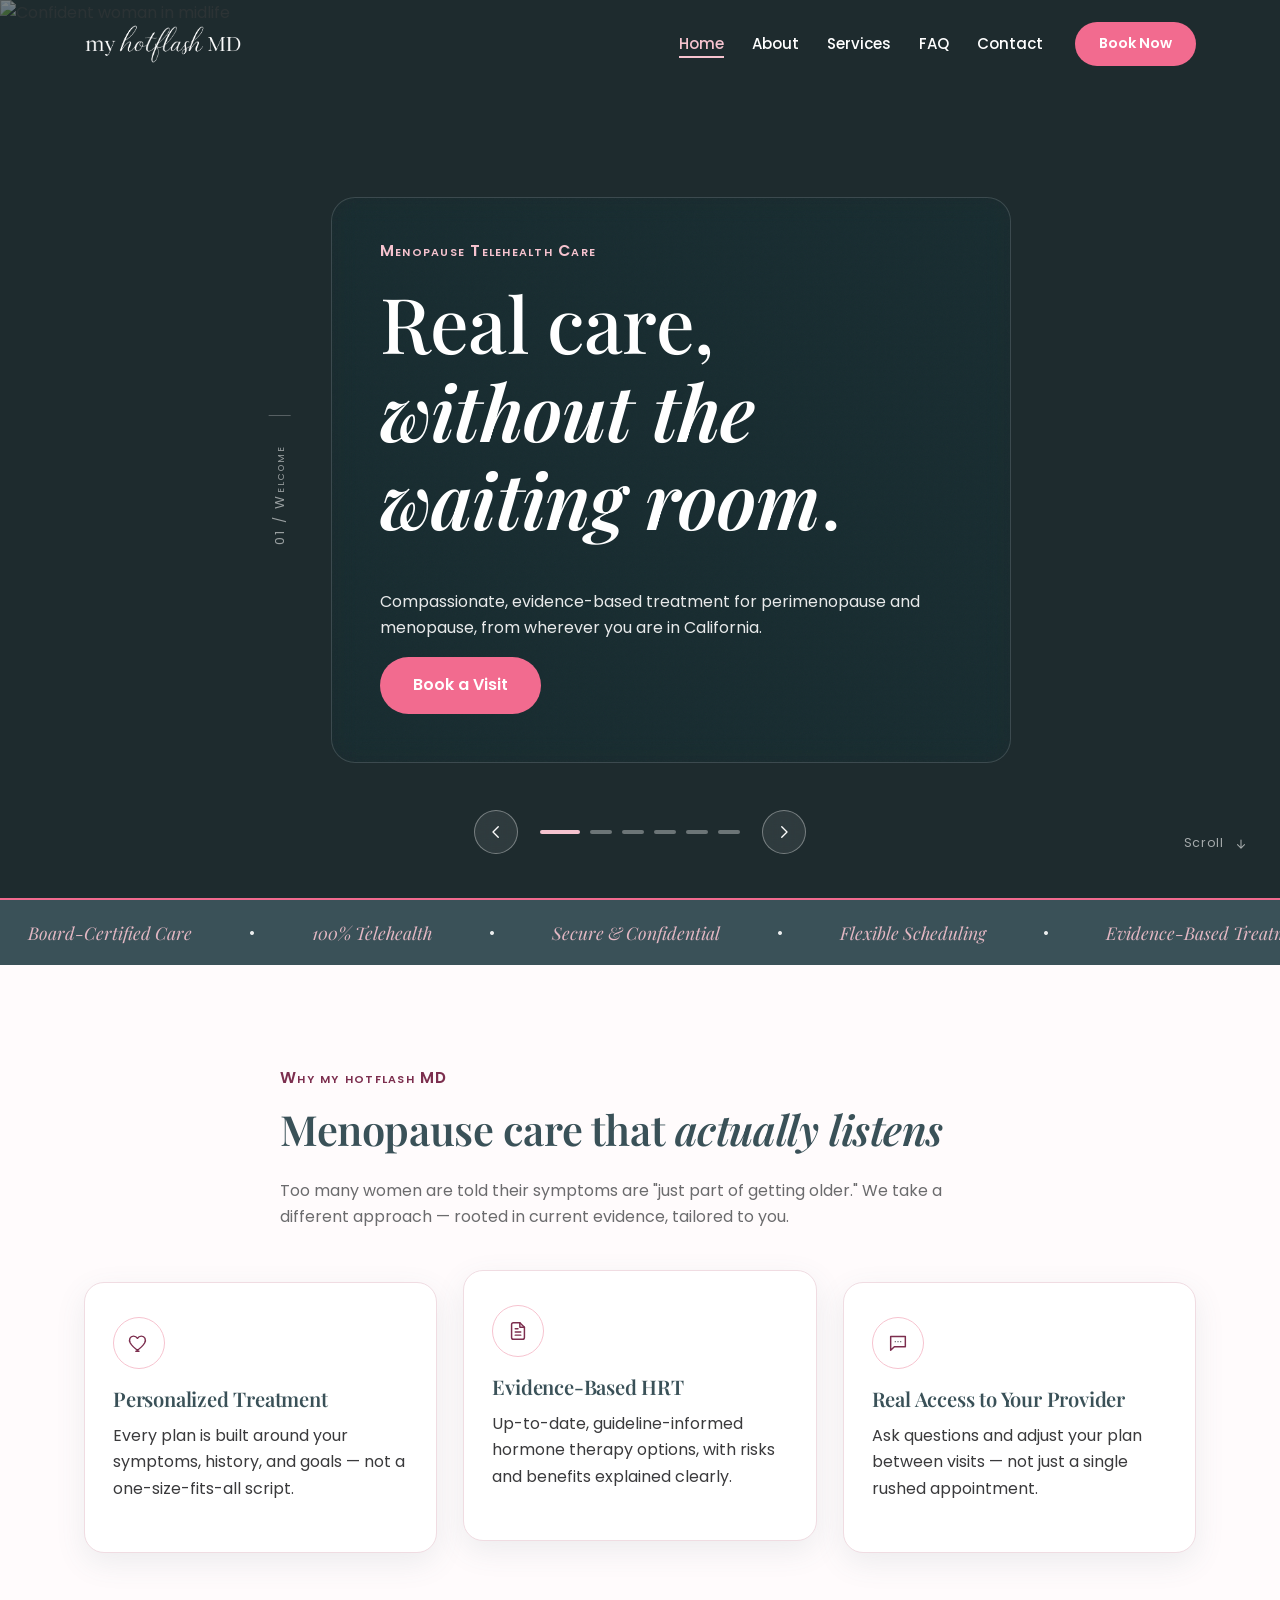
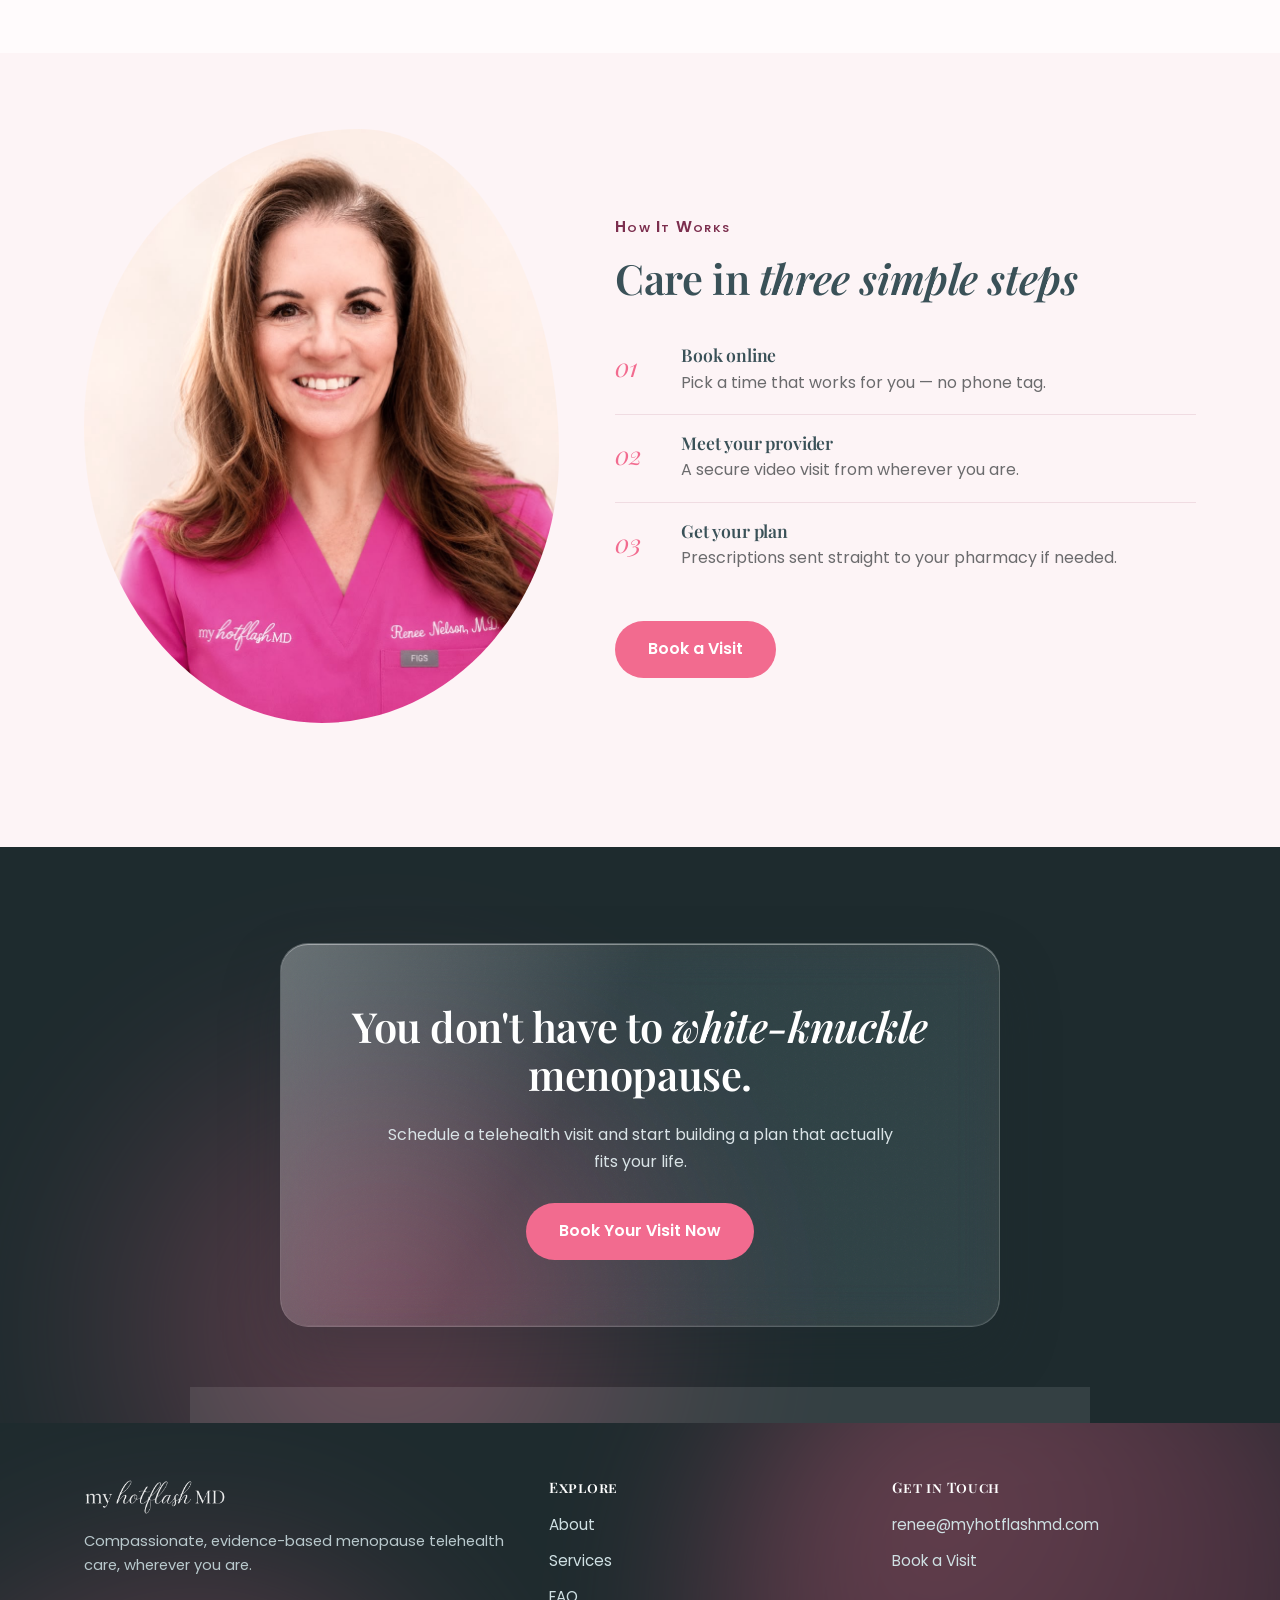
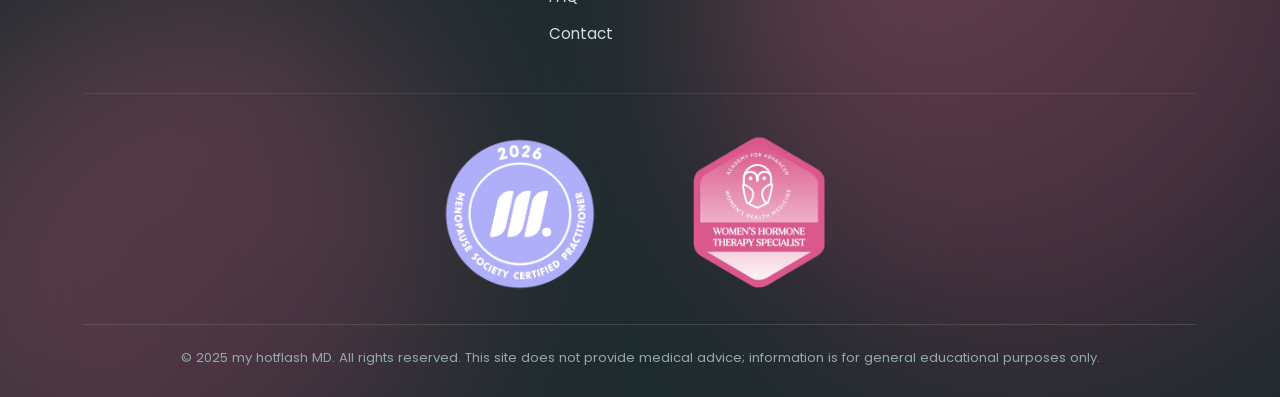
==== commit e23e008a: "Update index.html" ====
--- a/index.html
+++ b/index.html
@@ -31,25 +31,31 @@
   </div>
 </header>
 
+<!-- ============================================================ -->
+<!-- HERO SLIDER — 6 slides, all stock                            -->
+<!-- ============================================================ -->
 <section class="hero-slider" data-slider aria-roledescription="carousel" aria-label="Introduction">
+  <!-- Slide 1 — midlife woman, warm lifestyle -->
   <article class="slide is-active" data-slide data-zoom="in">
     <div class="slide-bg" aria-hidden="true">
-      <img src="https://images.unsplash.com/photo-1489533119213-66a5cd877091?w=1600&h=900&fit=crop&crop=center" alt="Woman enjoying peaceful moment in nature" loading="lazy" />
-      <div class="slide-overlay"></div>
-    </div>
-    <div class="container slide-inner">
-      <span class="eyebrow-vertical">01 / Telehealth</span>
+      <img src="https://images.unsplash.com/photo-1573496359142-b8d87734a5a2?w=1600&h=900&fit=crop&crop=center" alt="Confident woman in midlife" loading="eager" />
+      <div class="slide-overlay"></div>
+    </div>
+    <div class="container slide-inner">
+      <span class="eyebrow-vertical">01 / Welcome</span>
       <div class="slide-copy glass-text">
         <span class="eyebrow">Menopause Telehealth Care</span>
         <h1>Real care, <em>without the waiting room</em>.</h1>
-        <p>Compassionate, evidence-based treatment for perimenopause and menopause, from wherever you are.</p>
-        <a href="https://calendly.com/renee-myhotflashmd/new-meeting" class="btn btn-primary" target="_blank" rel="noopener">Book a Visit</a>
-      </div>
-    </div>
-  </article>
+        <p>Compassionate, evidence-based treatment for perimenopause and menopause, from wherever you are in California.</p>
+        <a href="https://d2oe0ra32qx05a.cloudfront.net/?practiceKey=k_1_116636" class="btn btn-primary" target="_blank" rel="noopener">Book a Visit</a>
+      </div>
+    </div>
+  </article>
+
+  <!-- Slide 2 — sleep -->
   <article class="slide" data-slide data-zoom="out">
     <div class="slide-bg" aria-hidden="true">
-      <img src="https://images.unsplash.com/photo-1545205597-3d9d02c29597?w=1600&h=900&fit=crop&crop=center" alt="Peaceful woman sleeping and resting well" loading="lazy" />
+      <img src="https://images.unsplash.com/photo-1545205597-3d9d02c29597?w=1600&h=900&fit=crop&crop=center" alt="Woman sleeping peacefully" loading="lazy" />
       <div class="slide-overlay"></div>
     </div>
     <div class="container slide-inner">
@@ -62,21 +68,75 @@
       </div>
     </div>
   </article>
+
+  <!-- Slide 3 — nature / whole-person -->
   <article class="slide" data-slide data-zoom="in">
     <div class="slide-bg" aria-hidden="true">
+      <img src="https://images.unsplash.com/photo-1489533119213-66a5cd877091?w=1600&h=900&fit=crop&crop=center" alt="Woman enjoying a peaceful moment outdoors" loading="lazy" />
+      <div class="slide-overlay"></div>
+    </div>
+    <div class="container slide-inner">
+      <span class="eyebrow-vertical">03 / Whole-Person</span>
+      <div class="slide-copy glass-text">
+        <span class="eyebrow">Whole-Person Care</span>
+        <h1>Care that connects <em>the whole picture</em>.</h1>
+        <p>Sleep, mood, metabolism, bones, heart — your care should connect the dots, not treat each symptom in isolation.</p>
+        <a href="services.html" class="btn btn-outline">See What We Treat</a>
+      </div>
+    </div>
+  </article>
+
+  <!-- Slide 4 — smiling / empowerment -->
+  <article class="slide" data-slide data-zoom="out">
+    <div class="slide-bg" aria-hidden="true">
       <img src="https://images.unsplash.com/photo-1515377905703-c4788e51af15?w=1600&h=900&fit=crop&crop=center" alt="Woman smiling and feeling empowered" loading="lazy" />
       <div class="slide-overlay"></div>
     </div>
     <div class="container slide-inner">
-      <span class="eyebrow-vertical">03 / Support</span>
+      <span class="eyebrow-vertical">04 / Support</span>
       <div class="slide-copy glass-text">
         <span class="eyebrow">Ongoing Support</span>
         <h1>A provider who's <em>actually there</em>.</h1>
         <p>Ask questions and adjust your plan between visits — not just during one rushed appointment.</p>
-        <a href="https://calendly.com/renee-myhotflashmd/new-meeting" class="btn btn-primary" target="_blank" rel="noopener">Book a Visit</a>
-      </div>
-    </div>
-  </article>
+        <a href="https://d2oe0ra32qx05a.cloudfront.net/?practiceKey=k_1_116636" class="btn btn-primary" target="_blank" rel="noopener">Book a Visit</a>
+      </div>
+    </div>
+  </article>
+
+  <!-- Slide 5 — self-care -->
+  <article class="slide" data-slide data-zoom="in">
+    <div class="slide-bg" aria-hidden="true">
+      <img src="https://images.unsplash.com/photo-1499209974431-9dddcece7f88?w=1600&h=900&fit=crop&crop=center" alt="Woman practicing self-care" loading="lazy" />
+      <div class="slide-overlay"></div>
+    </div>
+    <div class="container slide-inner">
+      <span class="eyebrow-vertical">05 / Evidence</span>
+      <div class="slide-copy glass-text">
+        <span class="eyebrow">Evidence-Based Care</span>
+        <h1>Guidance rooted in <em>current medicine</em>.</h1>
+        <p>Up-to-date, guideline-informed recommendations — no sales agenda, no unnecessary subscriptions.</p>
+        <a href="about.html" class="btn btn-outline">Meet Dr. Nelson</a>
+      </div>
+    </div>
+  </article>
+
+  <!-- Slide 6 — telehealth video visit -->
+  <article class="slide" data-slide data-zoom="out">
+    <div class="slide-bg" aria-hidden="true">
+      <img src="https://images.unsplash.com/photo-1587825140708-dfaf72ae4b04?w=1600&h=900&fit=crop&crop=center" alt="Woman in a telehealth video visit with her doctor" loading="lazy" />
+      <div class="slide-overlay"></div>
+    </div>
+    <div class="container slide-inner">
+      <span class="eyebrow-vertical">06 / Get Started</span>
+      <div class="slide-copy glass-text">
+        <span class="eyebrow">Your First Visit</span>
+        <h1>60 minutes. <em>Your whole story.</em></h1>
+        <p>A full initial consultation, an individualized plan, and prescriptions sent straight to your pharmacy if needed.</p>
+        <a href="https://d2oe0ra32qx05a.cloudfront.net/?practiceKey=k_1_116636" class="btn btn-primary" target="_blank" rel="noopener">Book a Visit</a>
+      </div>
+    </div>
+  </article>
+
   <div class="slider-controls">
     <button class="slider-arrow" data-slider-prev aria-label="Previous slide">
       <svg viewBox="0 0 24 24" fill="none" stroke="currentColor" stroke-width="1.8" stroke-linecap="round" stroke-linejoin="round"><path d="M15 5l-7 7 7 7" /></svg>
@@ -85,6 +145,9 @@
       <button class="dot is-active" data-slider-dot aria-label="Go to slide 1"></button>
       <button class="dot" data-slider-dot aria-label="Go to slide 2"></button>
       <button class="dot" data-slider-dot aria-label="Go to slide 3"></button>
+      <button class="dot" data-slider-dot aria-label="Go to slide 4"></button>
+      <button class="dot" data-slider-dot aria-label="Go to slide 5"></button>
+      <button class="dot" data-slider-dot aria-label="Go to slide 6"></button>
     </div>
     <button class="slider-arrow" data-slider-next aria-label="Next slide">
       <svg viewBox="0 0 24 24" fill="none" stroke="currentColor" stroke-width="1.8" stroke-linecap="round" stroke-linejoin="round"><path d="M9 5l7 7-7 7" /></svg>
@@ -93,7 +156,7 @@
   <div class="scroll-cue">Scroll <svg viewBox="0 0 24 24" width="14" height="14" fill="none" stroke="currentColor" stroke-width="1.8" stroke-linecap="round" stroke-linejoin="round"><path d="M12 5v14M6 13l6 6 6-6" /></svg></div>
   <div class="slider-progress" aria-hidden="true"><span data-slider-progress-bar></span></div>
 </section>
-
+  
 <div class="marquee" data-marquee>
   <div class="marquee-inner">
     <div class="marquee-track">
@@ -255,4 +318,4 @@
 
 <script src="assets/nav.js?v=20260817"></script>
 </body>
-</html>+</html>
--- a/assets/style.css
+++ b/assets/style.css
@@ -879,9 +879,56 @@
 .faq-item[open] summary::after { content: '\2212'; }
 .faq-item .faq-answer { padding: 0 28px 24px; color: var(--text-soft); }
 
-/* ---------- Footer ---------- */
-.site-footer { background: var(--ink); color: #e6eef0; padding: 56px 0 28px; }
-.footer-inner { display: grid; grid-template-columns: 1.4fr 1fr 1fr; gap: 40px; margin-bottom: 36px; }
+/* ---------- FOOTER ---------- */
+.site-footer {
+  background: var(--ink);
+  color: #e6eef0;
+  padding: 56px 0 28px;
+  position: relative;
+  overflow: hidden;
+}
+
+/* blob background in footer */
+.footer-blob-bg {
+  position: absolute;
+  inset: 0;
+  pointer-events: none;
+  z-index: 0;
+  overflow: hidden;
+}
+.footer-blob-bg .blob {
+  position: absolute;
+  border-radius: 50%;
+  filter: blur(90px);
+  opacity: 0.35;
+  width: 55%;
+  aspect-ratio: 1/1;
+  background: radial-gradient(circle at 30% 30%, var(--pink-hot), var(--plum) 70%, transparent 80%);
+  top: -25%;
+  right: -10%;
+  animation: auroraDrift 22s ease-in-out infinite alternate;
+}
+.footer-blob-bg .blob2 {
+  position: absolute;
+  border-radius: 50%;
+  filter: blur(100px);
+  opacity: 0.3;
+  width: 45%;
+  aspect-ratio: 1/1;
+  background: radial-gradient(circle at 70% 70%, var(--plum-bright), var(--pink-hot) 60%, transparent 80%);
+  bottom: -25%;
+  left: -10%;
+  animation: auroraDrift 26s ease-in-out infinite alternate-reverse;
+}
+
+.footer-inner {
+  position: relative;
+  z-index: 2;
+  display: grid;
+  grid-template-columns: 1.4fr 1fr 1fr;
+  gap: 40px;
+  margin-bottom: 36px;
+}
 .footer-inner img { height: 36px; margin-bottom: 14px; filter: brightness(0) invert(1); opacity: 0.92; }
 .footer-inner p { color: #b9c9cd; font-size: 0.92rem; }
 .footer-col h4 { color: #fff; font-size: 0.9rem; font-variant: small-caps; letter-spacing: 0.05em; margin-bottom: 16px; }
@@ -889,7 +936,57 @@
 .footer-col li { margin-bottom: 10px; }
 .footer-col a { color: #cfe0e3; font-size: 0.95rem; }
 .footer-col a:hover { color: var(--pink-light); }
-.footer-bottom { border-top: 1px solid rgba(255,255,255,0.12); padding-top: 22px; text-align: center; color: #93a8ac; font-size: 0.82rem; }
+
+/* ---- CLEAN PNG BADGES (no blob backgrounds) ---- */
+.badge-row {
+  position: relative;
+  z-index: 2;
+  display: flex;
+  flex-wrap: wrap;
+  align-items: center;
+  justify-content: center;
+  gap: 50px 80px;
+  padding: 40px 0 30px;
+  border-top: 1px solid rgba(255,255,255,0.08);
+}
+
+.badge-blob {
+  position: relative;
+  width: 160px;
+  height: 160px;
+  display: flex;
+  align-items: center;
+  justify-content: center;
+  transition: transform .5s var(--ease), filter .5s ease;
+  flex-shrink: 0;
+}
+
+.badge-blob:hover {
+  transform: translateY(-8px) scale(1.05);
+  filter: drop-shadow(0 12px 30px rgba(242, 107, 143, 0.4));
+}
+
+.badge-blob img {
+  width: 100%;
+  height: 100%;
+  object-fit: contain;
+  display: block;
+  transition: transform 0.5s var(--ease);
+}
+
+.badge-blob:hover img {
+  transform: scale(1.08);
+}
+
+.footer-bottom {
+  position: relative;
+  z-index: 2;
+  border-top: 1px solid rgba(255,255,255,0.12);
+  padding-top: 22px;
+  text-align: center;
+  color: #93a8ac;
+  font-size: 0.82rem;
+}
 
 /* ---------- Focus ---------- */
 a:focus-visible, button:focus-visible {
@@ -923,6 +1020,16 @@
   }
   .feature.offset.in-view {
     transform: translateY(0) !important;
+  }
+
+  /* Badge responsive - clean PNG */
+  .badge-row {
+    gap: 40px 60px;
+    padding: 30px 0 20px;
+  }
+  .badge-blob {
+    width: 130px;
+    height: 130px;
   }
 
   .main-nav {
